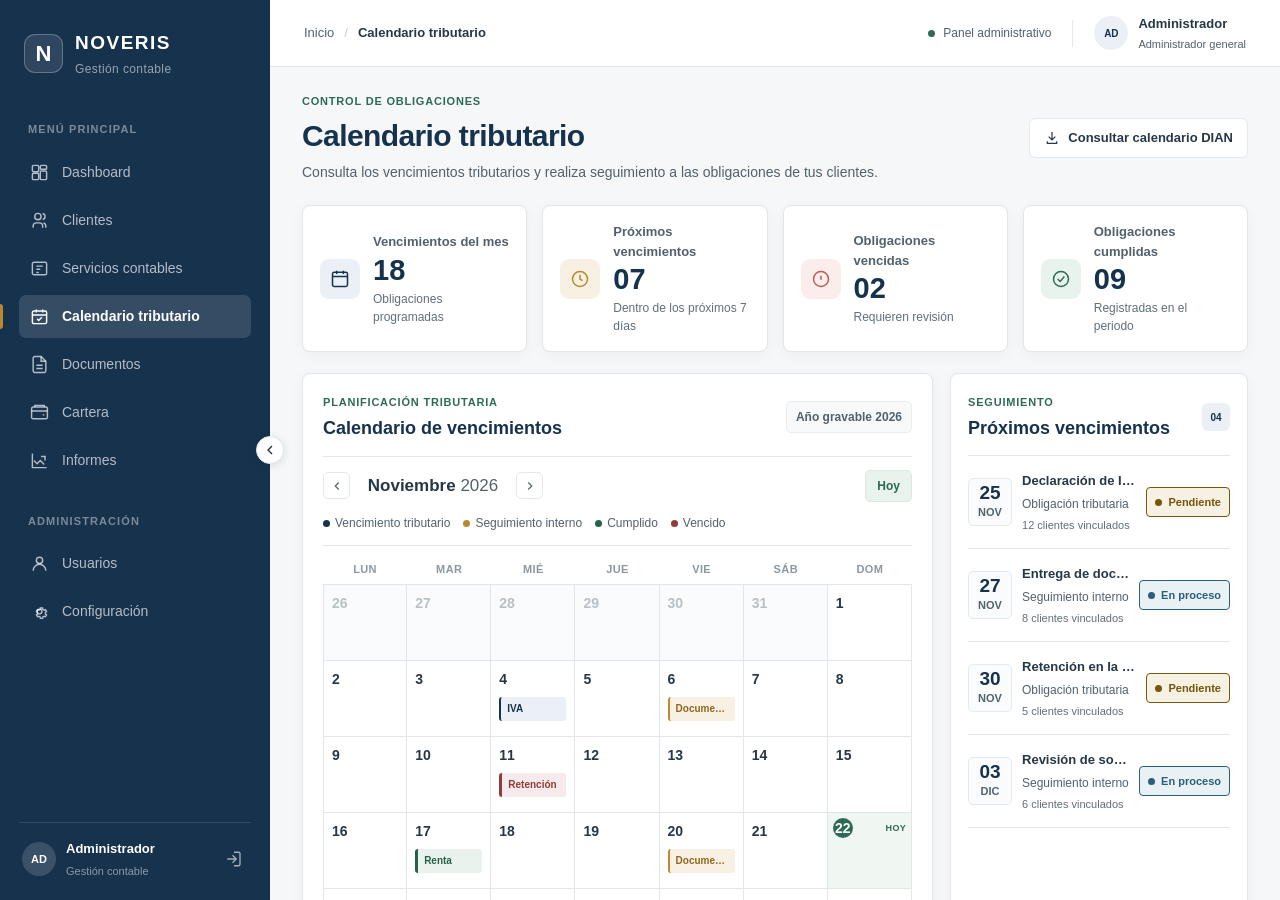
==== pages/calendario.html @ f396e967 "subiendo la pagina por primera vez" ====
<!DOCTYPE html>
<html lang="es">
<head>
    <meta charset="UTF-8">
    <meta name="viewport" content="width=device-width, initial-scale=1.0">

    <meta name="description" content="Calendario tributario y seguimiento de obligaciones en NOVERIS">

    <title>Calendario tributario | NOVERIS</title>

    <link rel="stylesheet" href="../css/calendario.css">
</head>

<body>

    <div class="dashboard-layout">

        <input
            type="checkbox"
            id="sidebar-toggle-checkbox"
            class="sidebar-toggle-checkbox"
        >

        <!-- MENÚ LATERAL -->
        <aside class="sidebar">

            <div class="sidebar-content">

                <div class="brand">
                    <div class="brand-symbol">N</div>

                    <div class="brand-information">
                        <span class="brand-name">NOVERIS</span>
                        <span class="brand-description">Gestión contable</span>
                    </div>
                </div>

                <div class="sidebar-section">
                    <span class="section-label">MENÚ PRINCIPAL</span>

                    <nav class="navigation">

                        <a href="dashboard.html" class="nav-item">
                            <svg class="nav-icon" viewBox="0 0 24 24" fill="none" stroke="currentColor" stroke-width="1.8">
                                <rect x="3" y="3" width="8" height="8" rx="1.5"/>
                                <rect x="13" y="3" width="8" height="5" rx="1.5"/>
                                <rect x="13" y="10" width="8" height="11" rx="1.5"/>
                                <rect x="3" y="13" width="8" height="8" rx="1.5"/>
                            </svg>
                            <span>Dashboard</span>
                        </a>

                        <a href="clientes.html" class="nav-item">
                            <svg class="nav-icon" viewBox="0 0 24 24" fill="none" stroke="currentColor" stroke-width="1.8">
                                <path d="M16 21v-2a4 4 0 0 0-4-4H8a4 4 0 0 0-4 4v2"/>
                                <circle cx="10" cy="7" r="4"/>
                                <path d="M20 21v-2a4 4 0 0 0-3-3.87M16 3.13a4 4 0 0 1 0 7.75"/>
                            </svg>
                            <span>Clientes</span>
                        </a>

                        <a href="servicios.html" class="nav-item">
                            <svg class="nav-icon" viewBox="0 0 24 24" fill="none" stroke="currentColor" stroke-width="1.8">
                                <rect x="3" y="4" width="18" height="16" rx="2"/>
                                <path d="M8 9h8M8 13h5M8 17h3"/>
                            </svg>
                            <span>Servicios contables</span>
                        </a>

                        <a href="calendario.html" class="nav-item active">
                            <svg class="nav-icon" viewBox="0 0 24 24" fill="none" stroke="currentColor" stroke-width="1.8">
                                <rect x="3" y="5" width="18" height="16" rx="2"/>
                                <path d="M16 3v4M8 3v4M3 10h18"/>
                                <path d="m9 15 2 2 4-4"/>
                            </svg>
                            <span>Calendario tributario</span>
                        </a>

                        <a href="documentos.html" class="nav-item">
                            <svg class="nav-icon" viewBox="0 0 24 24" fill="none" stroke="currentColor" stroke-width="1.8">
                                <path d="M14 2H6a2 2 0 0 0-2 2v16a2 2 0 0 0 2 2h12a2 2 0 0 0 2-2V8z"/>
                                <path d="M14 2v6h6M8 13h8M8 17h8"/>
                            </svg>
                            <span>Documentos</span>
                        </a>

                        <a href="cartera.html" class="nav-item">
                            <svg class="nav-icon" viewBox="0 0 24 24" fill="none" stroke="currentColor" stroke-width="1.8">
                                <rect x="2" y="5" width="20" height="15" rx="2"/>
                                <path d="M2 10h20M16 15h2"/>
                                <path d="M6 5V3h12v2"/>
                            </svg>
                            <span>Cartera</span>
                        </a>

                        <a href="informes.html" class="nav-item">
                            <svg class="nav-icon" viewBox="0 0 24 24" fill="none" stroke="currentColor" stroke-width="1.8">
                                <path d="M3 3v18h18"/>
                                <path d="m18 17-5-5-4 4-4-4"/>
                                <path d="M14 7h5v5"/>
                            </svg>
                            <span>Informes</span>
                        </a>

                    </nav>
                </div>

                <div class="sidebar-section secondary-navigation">
                    <span class="section-label">ADMINISTRACIÓN</span>

                    <nav class="navigation">

                        <a href="usuarios.html" class="nav-item">
                            <svg class="nav-icon" viewBox="0 0 24 24" fill="none" stroke="currentColor" stroke-width="1.8">
                                <circle cx="12" cy="8" r="4"/>
                                <path d="M4 21a8 8 0 0 1 16 0"/>
                            </svg>
                            <span>Usuarios</span>
                        </a>

                        <a href="configuracion.html" class="nav-item">
                            <svg class="nav-icon" viewBox="0 0 24 24" fill="none" stroke="currentColor" stroke-width="1.8">
                                <circle cx="12" cy="12" r="3"/>
                                <path d="m19.4 15 .1.1 1.4 1.1-1.4 2.4-1.7-.6a8 8 0 0 1-1.6.9l-.3 1.8h-2.8l-.3-1.8a8 8 0 0 1-1.6-.9l-1.7.6-1.4-2.4 1.4-1.1a7 7 0 0 1 0-1.9l-1.4-1.1 1.4-2.4 1.7.6a8 8 0 0 1 1.6-.9l.3-1.8h2.8l.3 1.8a8 8 0 0 1 1.6.9l1.7-.6 1.4 2.4-1.4 1.1a7 7 0 0 1-.1 1.8Z"/>
                            </svg>
                            <span>Configuración</span>
                        </a>

                    </nav>
                </div>

                <div class="sidebar-footer">
                    <div class="profile-avatar">AD</div>

                    <div class="profile-information">
                        <span class="profile-name">Administrador</span>
                        <span class="profile-role">Gestión contable</span>
                    </div>

                    <a href="../index.html" class="logout-link" title="Cerrar sesión">
                        <svg viewBox="0 0 24 24" fill="none" stroke="currentColor" stroke-width="1.8">
                            <path d="M10 17l5-5-5-5M15 12H3"/>
                            <path d="M12 3h6a2 2 0 0 1 2 2v14a2 2 0 0 1-2 2h-6"/>
                        </svg>
                    </a>
                </div>

            </div>

            <label for="sidebar-toggle-checkbox" class="sidebar-toggle" title="Contraer o expandir menú">
                <svg class="toggle-icon toggle-close" viewBox="0 0 24 24" fill="none" stroke="currentColor" stroke-width="2">
                    <path d="m15 18-6-6 6-6"/>
                </svg>

                <svg class="toggle-icon toggle-open" viewBox="0 0 24 24" fill="none" stroke="currentColor" stroke-width="2">
                    <path d="m9 18 6-6-6-6"/>
                </svg>
            </label>

        </aside>

        <!-- CONTENIDO PRINCIPAL -->
        <main class="main-content">

            <header class="topbar">

                <div class="breadcrumb">
                    <span>Inicio</span>
                    <span class="breadcrumb-separator">/</span>
                    <strong>Calendario tributario</strong>
                </div>

                <div class="topbar-actions">

                    <div class="current-context">
                        <span class="context-indicator"></span>
                        <span>Panel administrativo</span>
                    </div>

                    <div class="topbar-divider"></div>

                    <div class="topbar-user">
                        <div class="topbar-avatar">AD</div>

                        <div class="topbar-user-info">
                            <span>Administrador</span>
                            <small>Administrador general</small>
                        </div>
                    </div>

                </div>

            </header>

            <div class="content-wrapper">

                <!-- ENCABEZADO -->
                <section class="page-heading">

                    <div>
                        <span class="eyebrow">CONTROL DE OBLIGACIONES</span>
                        <h1>Calendario tributario</h1>

                        <p>
                            Consulta los vencimientos tributarios y realiza seguimiento
                            a las obligaciones de tus clientes.
                        </p>
                    </div>

                    <button class="secondary-button" type="button">
                        <svg viewBox="0 0 24 24" fill="none" stroke="currentColor" stroke-width="1.8">
                            <path d="M12 3v12m-5-5 5 5 5-5"/>
                            <path d="M5 17v3h14v-3"/>
                        </svg>
                        Consultar calendario DIAN
                    </button>

                </section>

                <!-- TARJETAS DE RESUMEN -->
                <section class="summary-grid">

                    <article class="summary-card">
                        <div class="summary-icon navy-icon">
                            <svg viewBox="0 0 24 24" fill="none" stroke="currentColor" stroke-width="1.8">
                                <rect x="3" y="4" width="18" height="17" rx="2"/>
                                <path d="M16 2v4M8 2v4M3 9h18"/>
                            </svg>
                        </div>

                        <div class="summary-information">
                            <span>Vencimientos del mes</span>
                            <strong>18</strong>
                            <small>Obligaciones programadas</small>
                        </div>
                    </article>

                    <article class="summary-card">
                        <div class="summary-icon gold-icon">
                            <svg viewBox="0 0 24 24" fill="none" stroke="currentColor" stroke-width="1.8">
                                <circle cx="12" cy="12" r="9"/>
                                <path d="M12 7v5l3 2"/>
                            </svg>
                        </div>

                        <div class="summary-information">
                            <span>Próximos vencimientos</span>
                            <strong>07</strong>
                            <small>Dentro de los próximos 7 días</small>
                        </div>
                    </article>

                    <article class="summary-card">
                        <div class="summary-icon red-icon">
                            <svg viewBox="0 0 24 24" fill="none" stroke="currentColor" stroke-width="1.8">
                                <circle cx="12" cy="12" r="9"/>
                                <path d="M12 8v5M12 16h.01"/>
                            </svg>
                        </div>

                        <div class="summary-information">
                            <span>Obligaciones vencidas</span>
                            <strong>02</strong>
                            <small>Requieren revisión</small>
                        </div>
                    </article>

                    <article class="summary-card">
                        <div class="summary-icon green-icon">
                            <svg viewBox="0 0 24 24" fill="none" stroke="currentColor" stroke-width="1.8">
                                <circle cx="12" cy="12" r="9"/>
                                <path d="m8 12 3 3 5-6"/>
                            </svg>
                        </div>

                        <div class="summary-information">
                            <span>Obligaciones cumplidas</span>
                            <strong>09</strong>
                            <small>Registradas en el periodo</small>
                        </div>
                    </article>

                </section>

                <!-- ÁREA DEL CALENDARIO -->
                <section class="calendar-section">

                    <div class="calendar-panel">

                        <div class="panel-heading">

                            <div>
                                <span class="panel-overline">PLANIFICACIÓN TRIBUTARIA</span>
                                <h2>Calendario de vencimientos</h2>
                            </div>

                            <span class="period-badge">Año gravable 2026</span>

                        </div>

                        <!-- CONTROLES DEL CALENDARIO -->
                        <div class="calendar-toolbar">

                            <div class="month-navigation">
                                <button class="month-arrow" type="button" aria-label="Mes anterior">
                                    <svg viewBox="0 0 24 24" fill="none" stroke="currentColor" stroke-width="2">
                                        <path d="m15 18-6-6 6-6"/>
                                    </svg>
                                </button>

                                <h3>Noviembre <span>2026</span></h3>

                                <button class="month-arrow" type="button" aria-label="Mes siguiente">
                                    <svg viewBox="0 0 24 24" fill="none" stroke="currentColor" stroke-width="2">
                                        <path d="m9 18 6-6-6-6"/>
                                    </svg>
                                </button>
                            </div>

                            <button class="today-button" type="button">Hoy</button>

                        </div>

                        <!-- LEYENDA -->
                        <div class="calendar-legend">

                            <div class="legend-item">
                                <span class="legend-dot official-dot"></span>
                                <span>Vencimiento tributario</span>
                            </div>

                            <div class="legend-item">
                                <span class="legend-dot internal-dot"></span>
                                <span>Seguimiento interno</span>
                            </div>

                            <div class="legend-item">
                                <span class="legend-dot completed-dot"></span>
                                <span>Cumplido</span>
                            </div>

                            <div class="legend-item">
                                <span class="legend-dot overdue-dot"></span>
                                <span>Vencido</span>
                            </div>

                        </div>

                        <!-- GRILLA DEL CALENDARIO -->
                        <div class="calendar-grid">

                            <div class="weekday">LUN</div>
                            <div class="weekday">MAR</div>
                            <div class="weekday">MIÉ</div>
                            <div class="weekday">JUE</div>
                            <div class="weekday">VIE</div>
                            <div class="weekday">SÁB</div>
                            <div class="weekday">DOM</div>

                            <!-- OCTUBRE -->
                            <div class="day-cell other-month"><span class="day-number">26</span></div>
                            <div class="day-cell other-month"><span class="day-number">27</span></div>
                            <div class="day-cell other-month"><span class="day-number">28</span></div>
                            <div class="day-cell other-month"><span class="day-number">29</span></div>
                            <div class="day-cell other-month"><span class="day-number">30</span></div>
                            <div class="day-cell other-month"><span class="day-number">31</span></div>

                            <!-- NOVIEMBRE -->
                            <div class="day-cell">
                                <span class="day-number">1</span>
                            </div>

                            <div class="day-cell">
                                <span class="day-number">2</span>
                            </div>

                            <div class="day-cell">
                                <span class="day-number">3</span>
                            </div>

                            <div class="day-cell">
                                <span class="day-number">4</span>
                                <span class="calendar-event event-official">IVA</span>
                            </div>

                            <div class="day-cell">
                                <span class="day-number">5</span>
                            </div>

                            <div class="day-cell">
                                <span class="day-number">6</span>
                                <span class="calendar-event event-internal">Documentos</span>
                            </div>

                            <div class="day-cell">
                                <span class="day-number">7</span>
                            </div>

                            <div class="day-cell">
                                <span class="day-number">8</span>
                            </div>

                            <div class="day-cell">
                                <span class="day-number">9</span>
                            </div>

                            <div class="day-cell">
                                <span class="day-number">10</span>
                            </div>

                            <div class="day-cell">
                                <span class="day-number">11</span>
                                <span class="calendar-event event-overdue">Retención</span>
                            </div>

                            <div class="day-cell">
                                <span class="day-number">12</span>
                            </div>

                            <div class="day-cell">
                                <span class="day-number">13</span>
                            </div>

                            <div class="day-cell">
                                <span class="day-number">14</span>
                            </div>

                            <div class="day-cell">
                                <span class="day-number">15</span>
                            </div>

                            <div class="day-cell">
                                <span class="day-number">16</span>
                            </div>

                            <div class="day-cell">
                                <span class="day-number">17</span>
                                <span class="calendar-event event-completed">Renta</span>
                            </div>

                            <div class="day-cell">
                                <span class="day-number">18</span>
                            </div>

                            <div class="day-cell">
                                <span class="day-number">19</span>
                            </div>

                            <div class="day-cell">
                                <span class="day-number">20</span>
                                <span class="calendar-event event-internal">Documentos</span>
                            </div>

                            <div class="day-cell">
                                <span class="day-number">21</span>
                            </div>

                            <div class="day-cell current-day">
                                <span class="day-number">22</span>
                                <span class="today-label">HOY</span>
                            </div>

                            <div class="day-cell">
                                <span class="day-number">23</span>
                            </div>

                            <div class="day-cell">
                                <span class="day-number">24</span>
                            </div>

                            <div class="day-cell">
                                <span class="day-number">25</span>
                                <span class="calendar-event event-official">IVA</span>
                            </div>

                            <div class="day-cell">
                                <span class="day-number">26</span>
                            </div>

                            <div class="day-cell">
                                <span class="day-number">27</span>
                                <span class="calendar-event event-internal">Seguimiento</span>
                            </div>

                            <div class="day-cell">
                                <span class="day-number">28</span>
                            </div>

                            <div class="day-cell">
                                <span class="day-number">29</span>
                            </div>

                            <div class="day-cell">
                                <span class="day-number">30</span>
                            </div>

                            <!-- DICIEMBRE -->
                            <div class="day-cell other-month"><span class="day-number">1</span></div>
                            <div class="day-cell other-month"><span class="day-number">2</span></div>
                            <div class="day-cell other-month"><span class="day-number">3</span></div>
                            <div class="day-cell other-month"><span class="day-number">4</span></div>
                            <div class="day-cell other-month"><span class="day-number">5</span></div>
                            <div class="day-cell other-month"><span class="day-number">6</span></div>

                        </div>

                        <div class="calendar-note">
                            <svg viewBox="0 0 24 24" fill="none" stroke="currentColor" stroke-width="1.8">
                                <circle cx="12" cy="12" r="9"/>
                                <path d="M12 11v5M12 8h.01"/>
                            </svg>

                            <p>
                                Las fechas y obligaciones mostradas son datos de demostración.
                                El calendario oficial de la DIAN debe consultarse en su fuente institucional.
                            </p>
                        </div>

                    </div>

                    <!-- PRÓXIMOS VENCIMIENTOS -->
                    <aside class="upcoming-panel">

                        <div class="upcoming-heading">
                            <div>
                                <span class="panel-overline">SEGUIMIENTO</span>
                                <h2>Próximos vencimientos</h2>
                            </div>

                            <span class="upcoming-count">04</span>
                        </div>

                        <div class="upcoming-list">

                            <article class="upcoming-item">
                                <div class="date-box">
                                    <strong>25</strong>
                                    <span>NOV</span>
                                </div>

                                <div class="upcoming-information">
                                    <strong>Declaración de IVA</strong>
                                    <span>Obligación tributaria</span>
                                    <small>12 clientes vinculados</small>
                                </div>

                                <span class="status status-pending">Pendiente</span>
                            </article>

                            <article class="upcoming-item">
                                <div class="date-box">
                                    <strong>27</strong>
                                    <span>NOV</span>
                                </div>

                                <div class="upcoming-information">
                                    <strong>Entrega de documentos</strong>
                                    <span>Seguimiento interno</span>
                                    <small>8 clientes vinculados</small>
                                </div>

                                <span class="status status-progress">En proceso</span>
                            </article>

                            <article class="upcoming-item">
                                <div class="date-box">
                                    <strong>30</strong>
                                    <span>NOV</span>
                                </div>

                                <div class="upcoming-information">
                                    <strong>Retención en la fuente</strong>
                                    <span>Obligación tributaria</span>
                                    <small>5 clientes vinculados</small>
                                </div>

                                <span class="status status-pending">Pendiente</span>
                            </article>

                            <article class="upcoming-item">
                                <div class="date-box">
                                    <strong>03</strong>
                                    <span>DIC</span>
                                </div>

                                <div class="upcoming-information">
                                    <strong>Revisión de soportes</strong>
                                    <span>Seguimiento interno</span>
                                    <small>6 clientes vinculados</small>
                                </div>

                                <span class="status status-progress">En proceso</span>
                            </article>

                        </div>

                        <a href="#" class="view-all-link">
                            Ver todas las obligaciones

                            <svg viewBox="0 0 24 24" fill="none" stroke="currentColor" stroke-width="1.8">
                                <path d="M5 12h14m-6-6 6 6-6 6"/>
                            </svg>
                        </a>

                    </aside>

                </section>

                <!-- FILTROS Y TABLA -->
                <section class="obligations-panel">

                    <div class="obligations-heading">

                        <div>
                            <span class="panel-overline">GESTIÓN Y CONTROL</span>
                            <h2>Listado de obligaciones</h2>
                            <p>Consulta y realiza seguimiento a las obligaciones registradas.</p>
                        </div>

                        <button class="export-button" type="button">
                            <svg viewBox="0 0 24 24" fill="none" stroke="currentColor" stroke-width="1.8">
                                <path d="M12 3v12m-5-5 5 5 5-5"/>
                                <path d="M5 17v3h14v-3"/>
                            </svg>
                            Exportar
                        </button>

                    </div>

                    <div class="filter-toolbar">

                        <div class="search-box">
                            <svg viewBox="0 0 24 24" fill="none" stroke="currentColor" stroke-width="1.8">
                                <circle cx="11" cy="11" r="7"/>
                                <path d="m20 20-4-4"/>
                            </svg>

                            <input type="search" placeholder="Buscar obligación o cliente...">
                        </div>

                        <select aria-label="Filtrar por tipo de obligación">
                            <option value="">Todas las obligaciones</option>
                            <option>Impuestos nacionales</option>
                            <option>Impuestos territoriales</option>
                            <option>Seguimiento interno</option>
                        </select>

                        <select aria-label="Filtrar por estado">
                            <option value="">Todos los estados</option>
                            <option>Pendiente</option>
                            <option>En proceso</option>
                            <option>Cumplido</option>
                            <option>Vencido</option>
                        </select>

                        <button class="filter-button" type="button">
                            Filtrar
                        </button>

                    </div>

                    <div class="table-container">

                        <table>

                            <thead>
                                <tr>
                                    <th>OBLIGACIÓN</th>
                                    <th>CLIENTE</th>
                                    <th>TIPO</th>
                                    <th>FECHA LÍMITE</th>
                                    <th>DÍAS RESTANTES</th>
                                    <th>ESTADO</th>
                                    <th>ACCIÓN</th>
                                </tr>
                            </thead>

                            <tbody>

                                <tr>
                                    <td>
                                        <div class="obligation-name">
                                            <span class="table-indicator official-indicator"></span>
                                            <div>
                                                <strong>Declaración de IVA</strong>
                                                <small>Impuesto nacional</small>
                                            </div>
                                        </div>
                                    </td>

                                    <td>Comercial Andina S.A.S.</td>
                                    <td><span class="type-label official-type">Tributaria</span></td>
                                    <td>25 nov. 2026</td>
                                    <td><span class="days-remaining">3 días</span></td>
                                    <td><span class="status status-pending">Pendiente</span></td>
                                    <td><button class="action-button" type="button" aria-label="Más acciones">•••</button></td>
                                </tr>

                                <tr>
                                    <td>
                                        <div class="obligation-name">
                                            <span class="table-indicator internal-indicator"></span>
                                            <div>
                                                <strong>Entrega de documentos</strong>
                                                <small>Recopilación de soportes</small>
                                            </div>
                                        </div>
                                    </td>

                                    <td>Servicios Integrales S.A.S.</td>
                                    <td><span class="type-label internal-type">Interna</span></td>
                                    <td>27 nov. 2026</td>
                                    <td><span class="days-remaining">5 días</span></td>
                                    <td><span class="status status-progress">En proceso</span></td>
                                    <td><button class="action-button" type="button" aria-label="Más acciones">•••</button></td>
                                </tr>

                                <tr>
                                    <td>
                                        <div class="obligation-name">
                                            <span class="table-indicator official-indicator"></span>
                                            <div>
                                                <strong>Retención en la fuente</strong>
                                                <small>Impuesto nacional</small>
                                            </div>
                                        </div>
                                    </td>

                                    <td>Distribuciones del Cauca</td>
                                    <td><span class="type-label official-type">Tributaria</span></td>
                                    <td>30 nov. 2026</td>
                                    <td><span class="days-remaining">8 días</span></td>
                                    <td><span class="status status-pending">Pendiente</span></td>
                                    <td><button class="action-button" type="button" aria-label="Más acciones">•••</button></td>
                                </tr>

                                <tr>
                                    <td>
                                        <div class="obligation-name">
                                            <span class="table-indicator internal-indicator"></span>
                                            <div>
                                                <strong>Revisión de soportes</strong>
                                                <small>Validación documental</small>
                                            </div>
                                        </div>
                                    </td>

                                    <td>Inversiones del Valle S.A.S.</td>
                                    <td><span class="type-label internal-type">Interna</span></td>
                                    <td>03 dic. 2026</td>
                                    <td><span class="days-remaining">11 días</span></td>
                                    <td><span class="status status-progress">En proceso</span></td>
                                    <td><button class="action-button" type="button" aria-label="Más acciones">•••</button></td>
                                </tr>

                                <tr>
                                    <td>
                                        <div class="obligation-name">
                                            <span class="table-indicator completed-indicator"></span>
                                            <div>
                                                <strong>Declaración de renta</strong>
                                                <small>Impuesto nacional</small>
                                            </div>
                                        </div>
                                    </td>

                                    <td>Comercializadora del Sur</td>
                                    <td><span class="type-label official-type">Tributaria</span></td>
                                    <td>17 nov. 2026</td>
                                    <td><span class="days-completed">Finalizado</span></td>
                                    <td><span class="status status-completed">Cumplido</span></td>
                                    <td><button class="action-button" type="button" aria-label="Más acciones">•••</button></td>
                                </tr>

                            </tbody>

                        </table>

                    </div>

                    <div class="table-footer">
                        <span>Mostrando <strong>5</strong> de <strong>18</strong> obligaciones</span>

                        <div class="pagination">
                            <button type="button" disabled aria-label="Página anterior">‹</button>
                            <button type="button" class="pagination-active">1</button>
                            <button type="button">2</button>
                            <button type="button">3</button>
                            <button type="button" aria-label="Página siguiente">›</button>
                        </div>
                    </div>

                </section>

                <footer class="content-footer">
                    <span>NOVERIS · Sistema de gestión contable</span>
                    <span>Calendario y seguimiento de obligaciones</span>
                </footer>

            </div>

        </main>

    </div>

</body>
</html>
---- css/calendario.css ----
/* ==========================================================
   NOVERIS - CALENDARIO TRIBUTARIO
   Hoja de estilos independiente
========================================================== */

/* ==========================================================
   1. VARIABLES E IDENTIDAD VISUAL
========================================================== */

:root {
    --navy: #17324D;
    --green: #2E6B57;
    --gold: #B8892F;

    --text: #263746;
    --text-secondary: #71808D;

    --background: #F5F7F8;
    --white: #FFFFFF;

    --border: #E4E9ED;
    --border-light: #EDF0F2;

    --green-soft: #E9F3EE;
    --gold-soft: #F8F1E3;
    --red-soft: #FBEDEC;
    --blue-soft: #EAF0F6;

    --red: #C45B56;

    --shadow: 0 3px 14px rgba(23, 50, 77, 0.045);
}


/* ==========================================================
   2. CONFIGURACIÓN GENERAL
========================================================== */

* {
    margin: 0;
    padding: 0;
    box-sizing: border-box;
}

body {
    min-width: 1100px;
    min-height: 650px;

    height: 100vh;

    overflow: hidden;

    background: var(--background);

    color: var(--text);

    font-family: "Segoe UI", Arial, sans-serif;
    font-size: 13px;
}

button,
input,
select {
    font: inherit;
}

button {
    cursor: pointer;
}

a {
    color: inherit;
    text-decoration: none;
}

svg {
    width: 18px;
    height: 18px;
    display: block;
}


/* ==========================================================
   3. DISTRIBUCIÓN PRINCIPAL
========================================================== */

.dashboard-layout {
    width: 100%;
    height: 100vh;

    display: flex;

    overflow: hidden;
}


/* ==========================================================
   4. CONTROL DEL MENÚ LATERAL
   Funciona sin JavaScript mediante checkbox
========================================================== */

.sidebar-toggle-checkbox {
    position: absolute;

    width: 1px;
    height: 1px;

    opacity: 0;
    pointer-events: none;
}

.sidebar {
    position: relative;

    width: 270px;
    min-width: 270px;
    height: 100vh;

    display: flex;
    flex-direction: column;

    padding: 0;

    overflow: visible;

    background: var(--navy);
    color: var(--white);

    transition:
        width 0.28s ease,
        min-width 0.28s ease;
}

.sidebar-content {
    width: 100%;
    height: 100%;

    display: flex;
    flex-direction: column;

    padding: 25px 19px 18px;

    overflow: hidden;
}

.sidebar-toggle {
    position: absolute;

    top: 50%;
    right: -14px;

    transform: translateY(-50%);

    z-index: 1000;

    width: 28px;
    height: 28px;

    display: flex;
    align-items: center;
    justify-content: center;

    background: var(--white);

    border: 1px solid var(--border);
    border-radius: 50%;

    color: var(--navy);

    box-shadow: 0 2px 8px rgba(23, 50, 77, 0.13);

    cursor: pointer;

    transition:
        background 0.2s ease,
        color 0.2s ease,
        box-shadow 0.2s ease;
}

.sidebar-toggle:hover {
    background: var(--green);
    border-color: var(--green);
    color: var(--white);

    box-shadow: 0 3px 10px rgba(46, 107, 87, 0.22);
}

.toggle-icon {
    width: 16px;
    height: 16px;
}

.toggle-open {
    display: none;
}

.sidebar-toggle-checkbox:focus-visible + .sidebar {
    outline: 2px solid var(--gold);
}

.sidebar-toggle-checkbox:checked ~ .sidebar {
    width: 76px;
    min-width: 76px;
}

.sidebar-toggle-checkbox:checked ~ .sidebar .sidebar-content {
    padding: 25px 12px 18px;
}

.sidebar-toggle-checkbox:checked ~ .sidebar .brand {
    justify-content: center;
}

.sidebar-toggle-checkbox:checked ~ .sidebar .brand-information,
.sidebar-toggle-checkbox:checked ~ .sidebar .section-label,
.sidebar-toggle-checkbox:checked ~ .sidebar .nav-item span,
.sidebar-toggle-checkbox:checked ~ .sidebar .profile-information,
.sidebar-toggle-checkbox:checked ~ .sidebar .logout-link {
    display: none;
}

.sidebar-toggle-checkbox:checked ~ .sidebar .navigation {
    align-items: center;
}

.sidebar-toggle-checkbox:checked ~ .sidebar .nav-item {
    justify-content: center;
    width: 46px;
    padding: 0;
}

.sidebar-toggle-checkbox:checked ~ .sidebar .nav-icon {
    margin: 0;
}

.sidebar-toggle-checkbox:checked ~ .sidebar .sidebar-footer {
    justify-content: center;
    padding: 13px 0 0;
}

.sidebar-toggle-checkbox:checked ~ .sidebar .toggle-close {
    display: none;
}

.sidebar-toggle-checkbox:checked ~ .sidebar .toggle-open {
    display: block;
}

.sidebar-toggle-checkbox:checked ~ .sidebar .sidebar-toggle {
    right: -14px;
}


/* ==========================================================
   5. IDENTIDAD DEL MENÚ
========================================================== */

.brand {
    min-height: 57px;

    display: flex;
    align-items: center;

    gap: 12px;

    padding: 0 5px;
    margin-bottom: 39px;
}

.brand-symbol {
    width: 39px;
    height: 39px;
    min-width: 39px;

    display: flex;
    align-items: center;
    justify-content: center;

    border: 1px solid rgba(255, 255, 255, 0.25);
    border-radius: 11px;

    background: rgba(255, 255, 255, 0.1);

    color: var(--white);

    font-size: 22px;
    font-weight: 700;
}

.brand-information {
    display: flex;
    flex-direction: column;
    gap: 3px;

    white-space: nowrap;
}

.brand-name {
    color: var(--white);

    font-size: 17px;
    font-weight: 750;
    letter-spacing: 1.5px;
}

.brand-description {
    color: rgba(255, 255, 255, 0.55);

    font-size: 10px;
    letter-spacing: 0.4px;
}


/* ==========================================================
   6. NAVEGACIÓN LATERAL
========================================================== */

.sidebar-section {
    margin-bottom: 29px;
}

.section-label {
    display: block;

    padding-left: 9px;
    margin-bottom: 13px;

    color: rgba(255, 255, 255, 0.43);

    font-size: 9px;
    font-weight: 700;
    letter-spacing: 1.1px;

    white-space: nowrap;
}

.navigation {
    display: flex;
    flex-direction: column;

    gap: 5px;
}

.nav-item {
    min-height: 43px;

    display: flex;
    align-items: center;

    gap: 13px;

    padding: 0 11px;

    border-radius: 7px;

    color: rgba(255, 255, 255, 0.68);

    font-size: 12px;
    font-weight: 500;

    white-space: nowrap;

    transition:
        background 0.2s ease,
        color 0.2s ease;
}

.nav-item:hover {
    background: rgba(255, 255, 255, 0.08);
    color: var(--white);
}

.nav-item.active {
    background: rgba(255, 255, 255, 0.13);
    color: var(--white);

    font-weight: 650;
}

.nav-item.active::before {
    position: absolute;

    left: 0;

    width: 3px;
    height: 25px;

    content: "";

    border-radius: 0 3px 3px 0;

    background: var(--gold);
}

.nav-icon {
    width: 19px;
    height: 19px;
    min-width: 19px;
}

.secondary-navigation {
    margin-top: 2px;
}


/* ==========================================================
   7. PERFIL DEL MENÚ LATERAL
========================================================== */

.sidebar-footer {
    min-height: 60px;

    display: flex;
    align-items: center;

    gap: 10px;

    margin-top: auto;
    padding: 13px 3px 0;

    border-top: 1px solid rgba(255, 255, 255, 0.12);
}

.profile-avatar {
    width: 34px;
    height: 34px;
    min-width: 34px;

    display: flex;
    align-items: center;
    justify-content: center;

    border-radius: 50%;

    background: rgba(255, 255, 255, 0.15);

    color: var(--white);

    font-size: 11px;
    font-weight: 700;
}

.profile-information {
    display: flex;
    flex-direction: column;

    gap: 4px;

    min-width: 0;
    white-space: nowrap;
}

.profile-name {
    color: var(--white);

    font-size: 11px;
    font-weight: 650;
}

.profile-role {
    color: rgba(255, 255, 255, 0.5);

    font-size: 9px;
}

.logout-link {
    margin-left: auto;

    padding: 5px;

    color: rgba(255, 255, 255, 0.6);
}

.logout-link:hover {
    color: var(--white);
}


/* ==========================================================
   8. CONTENIDO PRINCIPAL Y BARRA SUPERIOR
========================================================== */

.main-content {
    flex: 1;
    min-width: 0;
    height: 100vh;

    display: flex;
    flex-direction: column;

    overflow: hidden;

    background: var(--background);
}

.topbar {
    height: 67px;
    min-height: 67px;

    display: flex;
    align-items: center;
    justify-content: space-between;

    padding: 0 34px;

    background: var(--white);

    border-bottom: 1px solid var(--border-light);
}

.breadcrumb {
    display: flex;
    align-items: center;

    gap: 10px;

    color: var(--text-secondary);

    font-size: 11px;
}

.breadcrumb-separator {
    color: #C4CCD2;
}

.breadcrumb strong {
    color: var(--text);
    font-weight: 650;
}

.topbar-actions {
    display: flex;
    align-items: center;

    gap: 21px;
}

.current-context {
    display: flex;
    align-items: center;

    gap: 8px;

    color: var(--text-secondary);
    font-size: 10px;
}

.context-indicator {
    width: 7px;
    height: 7px;

    border-radius: 50%;

    background: var(--green);
}

.topbar-divider {
    width: 1px;
    height: 27px;

    background: var(--border);
}

.topbar-user {
    display: flex;
    align-items: center;

    gap: 10px;
}

.topbar-avatar {
    width: 34px;
    height: 34px;

    display: flex;
    align-items: center;
    justify-content: center;

    border-radius: 50%;

    background: var(--blue-soft);

    color: var(--navy);

    font-size: 10px;
    font-weight: 700;
}

.topbar-user-info {
    display: flex;
    flex-direction: column;

    gap: 3px;
}

.topbar-user-info span {
    color: var(--text);
    font-size: 11px;
    font-weight: 650;
}

.topbar-user-info small {
    color: var(--text-secondary);
    font-size: 9px;
}


/* ==========================================================
   9. ÁREA DE CONTENIDO
========================================================== */

.content-wrapper {
    flex: 1;
    min-height: 0;

    padding: 26px 32px 18px;

    overflow-y: auto;
    overflow-x: hidden;

    scrollbar-width: thin;
    scrollbar-color: #CBD3D9 transparent;
}

.page-heading {
    display: flex;
    align-items: center;
    justify-content: space-between;

    gap: 20px;

    margin-bottom: 22px;
}

.eyebrow,
.panel-overline {
    display: block;

    margin-bottom: 7px;

    color: var(--green);

    font-size: 9px;
    font-weight: 750;
    letter-spacing: 1.1px;
}

.page-heading h1 {
    color: var(--navy);

    font-size: 25px;
    font-weight: 700;
    letter-spacing: -0.6px;
}

.page-heading p {
    margin-top: 7px;

    color: var(--text-secondary);

    font-size: 11px;
    line-height: 1.5;
}

.secondary-button,
.export-button {
    min-height: 38px;

    display: inline-flex;
    align-items: center;
    justify-content: center;

    gap: 8px;

    padding: 0 14px;

    border: 1px solid var(--border);
    border-radius: 6px;

    background: var(--white);

    color: var(--text);

    font-size: 10px;
    font-weight: 650;

    white-space: nowrap;

    transition:
        border-color 0.2s ease,
        background 0.2s ease,
        color 0.2s ease;
}

.secondary-button svg,
.export-button svg {
    width: 16px;
    height: 16px;
}

.secondary-button:hover,
.export-button:hover {
    border-color: var(--green);
    color: var(--green);
}


/* ==========================================================
   10. TARJETAS DE RESUMEN
========================================================== */

.summary-grid {
    display: grid;
    grid-template-columns: repeat(4, minmax(0, 1fr));

    gap: 15px;

    margin-bottom: 21px;
}

.summary-card {
    min-height: 101px;

    display: flex;
    align-items: center;

    gap: 13px;

    padding: 16px 17px;

    border: 1px solid var(--border-light);
    border-radius: 8px;

    background: var(--white);

    box-shadow: var(--shadow);
}

.summary-icon {
    width: 40px;
    height: 40px;
    min-width: 40px;

    display: flex;
    align-items: center;
    justify-content: center;

    border-radius: 9px;
}

.summary-icon svg {
    width: 20px;
    height: 20px;
}

.navy-icon {
    background: var(--blue-soft);
    color: var(--navy);
}

.gold-icon {
    background: var(--gold-soft);
    color: var(--gold);
}

.red-icon {
    background: var(--red-soft);
    color: var(--red);
}

.green-icon {
    background: var(--green-soft);
    color: var(--green);
}

.summary-information {
    min-width: 0;

    display: flex;
    flex-direction: column;

    gap: 3px;
}

.summary-information > span {
    color: var(--text-secondary);

    font-size: 10px;
    font-weight: 550;
}

.summary-information strong {
    color: var(--navy);

    font-size: 23px;
    font-weight: 750;
    line-height: 1.1;
}

.summary-information small {
    color: #929DA6;
    font-size: 9px;
}


/* ==========================================================
   11. ÁREA PRINCIPAL DEL CALENDARIO
========================================================== */

.calendar-section {
    display: grid;
    grid-template-columns: minmax(0, 1.8fr) minmax(290px, 0.85fr);

    gap: 17px;

    align-items: stretch;

    margin-bottom: 21px;
}

.calendar-panel,
.upcoming-panel,
.obligations-panel {
    min-width: 0;

    border: 1px solid var(--border-light);
    border-radius: 8px;

    background: var(--white);

    box-shadow: var(--shadow);
}

.calendar-panel {
    padding: 20px;
}

.panel-heading {
    display: flex;
    align-items: center;
    justify-content: space-between;

    gap: 12px;

    padding-bottom: 16px;

    border-bottom: 1px solid var(--border-light);
}

.panel-heading h2,
.upcoming-heading h2,
.obligations-heading h2 {
    color: var(--navy);

    font-size: 15px;
    font-weight: 700;
}

.panel-overline {
    margin-bottom: 5px;

    font-size: 8px;
}

.period-badge {
    padding: 6px 9px;

    border: 1px solid #E7EDF1;
    border-radius: 5px;

    background: #F7F9FA;

    color: var(--text-secondary);

    font-size: 9px;
    font-weight: 650;

    white-space: nowrap;
}


/* ==========================================================
   12. CONTROLES DEL CALENDARIO
========================================================== */

.calendar-toolbar {
    min-height: 57px;

    display: flex;
    align-items: center;
    justify-content: space-between;

    gap: 10px;
}

.month-navigation {
    display: flex;
    align-items: center;

    gap: 13px;
}

.month-navigation h3 {
    min-width: 140px;

    color: var(--text);

    font-size: 13px;
    font-weight: 700;

    text-align: center;
}

.month-navigation h3 span {
    color: var(--text-secondary);
    font-weight: 500;
}

.month-arrow {
    width: 27px;
    height: 27px;

    display: flex;
    align-items: center;
    justify-content: center;

    border: 1px solid var(--border);
    border-radius: 5px;

    background: var(--white);

    color: var(--text-secondary);

    transition: 0.2s ease;
}

.month-arrow svg {
    width: 14px;
    height: 14px;
}

.month-arrow:hover {
    border-color: var(--green);
    color: var(--green);
}

.today-button {
    padding: 6px 11px;

    border: 1px solid #DDE6E1;
    border-radius: 5px;

    background: var(--green-soft);

    color: var(--green);

    font-size: 9px;
    font-weight: 700;
}

.today-button:hover {
    background: #DCECE4;
}


/* ==========================================================
   13. LEYENDA
========================================================== */

.calendar-legend {
    display: flex;
    flex-wrap: wrap;
    align-items: center;

    gap: 13px;

    padding: 0 0 13px;

    border-bottom: 1px solid var(--border-light);
}

.legend-item {
    display: flex;
    align-items: center;

    gap: 5px;

    color: var(--text-secondary);

    font-size: 9px;
    white-space: nowrap;
}

.legend-dot {
    width: 7px;
    height: 7px;

    border-radius: 50%;
}

.official-dot {
    background: var(--navy);
}

.internal-dot {
    background: var(--gold);
}

.completed-dot {
    background: var(--green);
}

.overdue-dot {
    background: var(--red);
}


/* ==========================================================
   14. GRILLA DEL CALENDARIO
========================================================== */

.calendar-grid {
    display: grid;
    grid-template-columns: repeat(7, minmax(0, 1fr));

    padding-top: 9px;
}

.weekday {
    min-height: 29px;

    display: flex;
    align-items: center;
    justify-content: center;

    color: #8B98A2;

    font-size: 8px;
    font-weight: 750;
    letter-spacing: 0.4px;
}

.day-cell {
    position: relative;

    min-width: 0;
    min-height: 65px;

    display: flex;
    flex-direction: column;
    align-items: flex-start;

    gap: 6px;

    padding: 7px 6px;

    border-top: 1px solid var(--border-light);
    border-right: 1px solid var(--border-light);

    background: var(--white);
}

.day-cell:nth-child(7n + 1) {
    border-left: 1px solid var(--border-light);
}

.day-cell:nth-last-child(-n + 7) {
    border-bottom: 1px solid var(--border-light);
}

.day-number {
    color: var(--text);

    font-size: 10px;
    font-weight: 600;
}

.other-month {
    background: #FAFBFC;
}

.other-month .day-number {
    color: #B8C0C6;
}

.current-day {
    background: #F0F6F2;
}

.current-day .day-number {
    width: 20px;
    height: 20px;

    display: flex;
    align-items: center;
    justify-content: center;

    margin-top: -3px;
    margin-left: -3px;

    border-radius: 50%;

    background: var(--green);

    color: var(--white);

    font-weight: 700;
}

.today-label {
    position: absolute;

    top: 9px;
    right: 5px;

    color: var(--green);

    font-size: 7px;
    font-weight: 800;
    letter-spacing: 0.3px;
}

.calendar-event {
    width: 100%;

    display: block;

    padding: 4px 4px;

    border-radius: 3px;

    overflow: hidden;
    text-overflow: ellipsis;
    white-space: nowrap;

    font-size: 8px;
    font-weight: 650;
}

.event-official {
    background: var(--blue-soft);
    color: var(--navy);
    border-left: 2px solid var(--navy);
}

.event-internal {
    background: var(--gold-soft);
    color: #8D671D;
    border-left: 2px solid var(--gold);
}

.event-completed {
    background: var(--green-soft);
    color: var(--green);
    border-left: 2px solid var(--green);
}

.event-overdue {
    background: var(--red-soft);
    color: var(--red);
    border-left: 2px solid var(--red);
}


/* ==========================================================
   15. NOTA INFORMATIVA DEL CALENDARIO
========================================================== */

.calendar-note {
    display: flex;
    align-items: flex-start;

    gap: 8px;

    margin-top: 14px;
    padding: 10px 11px;

    border: 1px solid #E8EDF1;
    border-radius: 5px;

    background: #F8FAFB;

    color: var(--text-secondary);
}

.calendar-note svg {
    width: 15px;
    height: 15px;
    min-width: 15px;

    margin-top: 1px;

    color: var(--gold);
}

.calendar-note p {
    font-size: 9px;
    line-height: 1.5;
}


/* ==========================================================
   16. PRÓXIMOS VENCIMIENTOS
========================================================== */

.upcoming-panel {
    display: flex;
    flex-direction: column;

    padding: 20px 17px;
}

.upcoming-heading {
    display: flex;
    align-items: center;
    justify-content: space-between;

    gap: 10px;

    padding-bottom: 15px;

    border-bottom: 1px solid var(--border-light);
}

.upcoming-heading h2 {
    font-size: 14px;
}

.upcoming-count {
    width: 28px;
    height: 28px;

    display: flex;
    align-items: center;
    justify-content: center;

    border-radius: 6px;

    background: var(--blue-soft);

    color: var(--navy);

    font-size: 10px;
    font-weight: 750;
}

.upcoming-list {
    display: flex;
    flex-direction: column;
}

.upcoming-item {
    min-width: 0;

    display: flex;
    align-items: center;

    gap: 10px;

    padding: 15px 0;

    border-bottom: 1px solid var(--border-light);
}

.date-box {
    width: 39px;
    min-width: 39px;
    height: 43px;

    display: flex;
    flex-direction: column;
    align-items: center;
    justify-content: center;

    gap: 2px;

    border: 1px solid var(--border);
    border-radius: 5px;

    background: #FAFBFC;
}

.date-box strong {
    color: var(--navy);

    font-size: 15px;
    font-weight: 750;
    line-height: 1;
}

.date-box span {
    color: var(--text-secondary);

    font-size: 8px;
    font-weight: 700;
}

.upcoming-information {
    flex: 1;
    min-width: 0;

    display: flex;
    flex-direction: column;

    gap: 4px;
}

.upcoming-information strong {
    overflow: hidden;
    text-overflow: ellipsis;
    white-space: nowrap;

    color: var(--text);

    font-size: 10px;
    font-weight: 700;
}

.upcoming-information span {
    color: var(--text-secondary);
    font-size: 9px;
}

.upcoming-information small {
    color: #9AA4AC;
    font-size: 8px;
}

.status {
    display: inline-flex;
    align-items: center;
    justify-content: center;

    padding: 5px 7px;

    border-radius: 4px;

    font-size: 8px;
    font-weight: 700;

    white-space: nowrap;
}

.status-pending {
    background: var(--gold-soft);
    color: #987022;
}

.status-progress {
    background: var(--blue-soft);
    color: #42627F;
}

.status-completed {
    background: var(--green-soft);
    color: var(--green);
}

.status-overdue {
    background: var(--red-soft);
    color: var(--red);
}

.view-all-link {
    display: flex;
    align-items: center;
    justify-content: space-between;

    gap: 8px;

    margin-top: auto;
    padding-top: 15px;

    color: var(--green);

    font-size: 9px;
    font-weight: 700;
}

.view-all-link svg {
    width: 15px;
    height: 15px;

    transition: transform 0.2s ease;
}

.view-all-link:hover svg {
    transform: translateX(3px);
}


/* ==========================================================
   17. PANEL DE OBLIGACIONES
========================================================== */

.obligations-panel {
    padding: 20px;

    margin-bottom: 20px;
}

.obligations-heading {
    display: flex;
    align-items: center;
    justify-content: space-between;

    gap: 15px;

    margin-bottom: 18px;
}

.obligations-heading h2 {
    font-size: 15px;
}

.obligations-heading p {
    margin-top: 5px;

    color: var(--text-secondary);

    font-size: 10px;
}

.export-button {
    min-height: 34px;
}


/* ==========================================================
   18. FILTROS Y BÚSQUEDA
========================================================== */

.filter-toolbar {
    display: flex;
    align-items: center;

    gap: 10px;

    margin-bottom: 16px;
}

.search-box {
    flex: 1;
    min-width: 180px;
    height: 36px;

    display: flex;
    align-items: center;

    gap: 8px;

    padding: 0 10px;

    border: 1px solid var(--border);
    border-radius: 5px;

    background: var(--white);
}

.search-box svg {
    width: 15px;
    height: 15px;
    min-width: 15px;

    color: #98A3AC;
}

.search-box input {
    width: 100%;
    min-width: 0;

    border: none;
    outline: none;

    background: transparent;

    color: var(--text);

    font-size: 10px;
}

.search-box input::placeholder {
    color: #A4ADB5;
}

.filter-toolbar select {
    width: 170px;
    height: 36px;

    padding: 0 10px;

    border: 1px solid var(--border);
    border-radius: 5px;

    outline: none;

    background: var(--white);

    color: var(--text-secondary);

    font-size: 9px;
}

.filter-toolbar select:focus,
.search-box:focus-within {
    border-color: var(--green);
}

.filter-button {
    height: 36px;

    padding: 0 16px;

    border: 1px solid var(--green);
    border-radius: 5px;

    background: var(--green);

    color: var(--white);

    font-size: 10px;
    font-weight: 650;

    transition: background 0.2s ease;
}

.filter-button:hover {
    background: #245844;
}


/* ==========================================================
   19. TABLA DE OBLIGACIONES
========================================================== */

.table-container {
    width: 100%;

    overflow-x: auto;

    border: 1px solid var(--border-light);
    border-radius: 5px;
}

table {
    width: 100%;

    border-collapse: collapse;

    white-space: nowrap;
}

thead {
    background: #F7F9FA;
}

th {
    height: 39px;

    padding: 0 12px;

    color: #87939D;

    font-size: 8px;
    font-weight: 750;
    letter-spacing: 0.45px;

    text-align: left;
}

td {
    height: 58px;

    padding: 8px 12px;

    border-top: 1px solid var(--border-light);

    color: var(--text-secondary);

    font-size: 9px;
}

tbody tr {
    transition: background 0.15s ease;
}

tbody tr:hover {
    background: #FAFBFC;
}

.obligation-name {
    display: flex;
    align-items: center;

    gap: 9px;
}

.obligation-name > div {
    display: flex;
    flex-direction: column;

    gap: 4px;
}

.obligation-name strong {
    color: var(--text);

    font-size: 10px;
    font-weight: 700;
}

.obligation-name small {
    color: #9AA4AC;
    font-size: 8px;
}

.table-indicator {
    width: 7px;
    height: 7px;
    min-width: 7px;

    border-radius: 50%;
}

.official-indicator {
    background: var(--navy);
}

.internal-indicator {
    background: var(--gold);
}

.completed-indicator {
    background: var(--green);
}

.type-label {
    display: inline-flex;

    padding: 5px 7px;

    border-radius: 4px;

    font-size: 8px;
    font-weight: 700;
}

.official-type {
    background: var(--blue-soft);
    color: var(--navy);
}

.internal-type {
    background: var(--gold-soft);
    color: #987022;
}

.days-remaining {
    color: var(--text);
    font-weight: 650;
}

.days-completed {
    color: var(--green);
    font-weight: 650;
}

.action-button {
    width: 28px;
    height: 28px;

    display: flex;
    align-items: center;
    justify-content: center;

    border: 1px solid transparent;
    border-radius: 5px;

    background: transparent;

    color: var(--text-secondary);

    font-size: 15px;
    font-weight: 700;
    letter-spacing: 1px;
}

.action-button:hover {
    border-color: var(--border);
    background: var(--background);
    color: var(--navy);
}


/* ==========================================================
   20. PAGINACIÓN
========================================================== */

.table-footer {
    min-height: 48px;

    display: flex;
    align-items: center;
    justify-content: space-between;

    gap: 10px;
}

.table-footer > span {
    color: var(--text-secondary);
    font-size: 9px;
}

.table-footer strong {
    color: var(--text);
}

.pagination {
    display: flex;
    align-items: center;

    gap: 4px;
}

.pagination button {
    width: 27px;
    height: 27px;

    display: flex;
    align-items: center;
    justify-content: center;

    border: 1px solid var(--border);
    border-radius: 4px;

    background: var(--white);

    color: var(--text-secondary);

    font-size: 10px;
}

.pagination button:hover:not(:disabled) {
    border-color: var(--green);
    color: var(--green);
}

.pagination button:disabled {
    opacity: 0.4;
    cursor: not-allowed;
}

.pagination .pagination-active {
    border-color: var(--green);

    background: var(--green);

    color: var(--white);
}


/* ==========================================================
   21. PIE DE PÁGINA
========================================================== */

.content-footer {
    min-height: 25px;

    display: flex;
    align-items: center;
    justify-content: space-between;

    gap: 12px;

    color: #9AA4AC;

    font-size: 9px;
}


/* ==========================================================
   22. AJUSTES PARA PANTALLAS DE MENOR ALTURA
========================================================== */

@media (max-height: 800px) {

    .content-wrapper {
        padding-top: 20px;
        padding-bottom: 14px;
    }

    .page-heading {
        margin-bottom: 16px;
    }

    .summary-card {
        min-height: 88px;
        padding: 12px 14px;
    }

    .calendar-panel,
    .upcoming-panel {
        padding: 15px;
    }

    .day-cell {
        min-height: 57px;
    }

    .upcoming-item {
        padding: 11px 0;
    }

    .obligations-panel {
        padding: 16px;
    }

    td {
        height: 51px;
    }
}


@media (max-height: 700px) {

    .content-wrapper {
        padding-top: 15px;
    }

    .page-heading h1 {
        font-size: 22px;
    }

    .summary-card {
        min-height: 78px;
    }

    .summary-information strong {
        font-size: 20px;
    }

    .day-cell {
        min-height: 48px;
        padding: 5px;
        gap: 4px;
    }

    .calendar-event {
        padding: 3px;
        font-size: 7px;
    }

    .calendar-note {
        margin-top: 9px;
        padding: 7px 9px;
    }

    .upcoming-item {
        padding: 8px 0;
    }

    .obligations-panel {
        padding: 14px;
    }

    .obligations-heading {
        margin-bottom: 12px;
    }
}


/* ==========================================================
   23. AJUSTES PARA VENTANAS MÁS ESTRECHAS
========================================================== */

@media (max-width: 1250px) {

    .content-wrapper {
        padding-right: 22px;
        padding-left: 22px;
    }

    .topbar {
        padding-right: 24px;
        padding-left: 24px;
    }

    .calendar-section {
        grid-template-columns: minmax(0, 1.55fr) minmax(270px, 0.9fr);
        gap: 12px;
    }

    .calendar-panel {
        padding: 15px;
    }

    .summary-grid {
        gap: 10px;
    }

    .summary-card {
        padding: 12px;
        gap: 9px;
    }

    .summary-icon {
        width: 35px;
        height: 35px;
        min-width: 35px;
    }

    .calendar-legend {
        gap: 8px;
    }

    .legend-item {
        font-size: 8px;
    }

    .filter-toolbar {
        gap: 7px;
    }

    .filter-toolbar select {
        width: 145px;
    }
}


/* ==========================================================
   24. ACCESIBILIDAD: MOVIMIENTO REDUCIDO
========================================================== */

@media (prefers-reduced-motion: reduce) {

    *,
    *::before,
    *::after {
        scroll-behavior: auto !important;
        transition-duration: 0.01ms !important;
        animation-duration: 0.01ms !important;
        animation-iteration-count: 1 !important;
    }
}




/* ==========================================================
   25. ACCESIBILIDAD Y LEGIBILIDAD
   Objetivo de diseño: lectura cómoda y alto contraste
========================================================== */

/* ----------------------------------------------------------
   PALETA DE TEXTO CON MAYOR CONTRASTE
---------------------------------------------------------- */

:root {
    --text: #263746;
    --text-secondary: #52616D;

    --muted-readable: #626F79;

    --border-light: #E1E6EA;
}


/* ----------------------------------------------------------
   CONFIGURACIÓN GENERAL
---------------------------------------------------------- */

body {
    font-size: 15px;
    line-height: 1.5;
}

button,
input,
select {
    font-size: 14px;
}


/* ----------------------------------------------------------
   MENÚ LATERAL
---------------------------------------------------------- */

.brand-name {
    font-size: 19px;
}

.brand-description {
    font-size: 12px;
}

.section-label {
    font-size: 11px;
}

.nav-item {
    font-size: 14px;
}

.profile-name {
    font-size: 13px;
}

.profile-role {
    font-size: 11px;
}


/* ----------------------------------------------------------
   BARRA SUPERIOR
---------------------------------------------------------- */

.breadcrumb {
    font-size: 13px;
}

.current-context {
    font-size: 12px;
}

.topbar-user-info span {
    font-size: 13px;
}

.topbar-user-info small {
    font-size: 11px;
}


/* ----------------------------------------------------------
   ENCABEZADO PRINCIPAL
---------------------------------------------------------- */

.page-heading h1 {
    font-size: 30px;
    line-height: 1.25;
}

.page-heading p {
    font-size: 14px;
    line-height: 1.6;
}

.eyebrow,
.panel-overline {
    font-size: 11px;
    letter-spacing: 0.8px;
}


/* ----------------------------------------------------------
   BOTONES
---------------------------------------------------------- */

.secondary-button,
.export-button,
.filter-button {
    font-size: 13px;
    min-height: 40px;
}

.today-button {
    font-size: 12px;
}


/* ----------------------------------------------------------
   TARJETAS DE RESUMEN
---------------------------------------------------------- */

.summary-card {
    min-height: 108px;
}

.summary-information > span {
    font-size: 13px;
}

.summary-information strong {
    font-size: 29px;
}

.summary-information small {
    font-size: 12px;
    color: var(--muted-readable);
}


/* ----------------------------------------------------------
   TÍTULOS DE PANELES
---------------------------------------------------------- */

.panel-heading h2,
.upcoming-heading h2,
.obligations-heading h2 {
    font-size: 18px;
    line-height: 1.35;
}

.period-badge {
    font-size: 12px;
}

.obligations-heading p {
    font-size: 13px;
}


/* ----------------------------------------------------------
   CONTROLES DEL CALENDARIO
---------------------------------------------------------- */

.month-navigation h3 {
    font-size: 17px;
}

.legend-item {
    font-size: 12px;
}

.weekday {
    font-size: 11px;
}


/* ----------------------------------------------------------
   DÍAS Y EVENTOS DEL CALENDARIO
---------------------------------------------------------- */

.day-cell {
    min-height: 76px;
    padding: 8px;
    gap: 7px;
}

.day-number {
    font-size: 14px;
}

.today-label {
    font-size: 9px;
}

.calendar-event {
    padding: 5px 6px;
    font-size: 10px;
    line-height: 1.35;
}

.calendar-note p {
    font-size: 12px;
    line-height: 1.5;
}


/* ----------------------------------------------------------
   PRÓXIMOS VENCIMIENTOS
---------------------------------------------------------- */

.date-box {
    width: 44px;
    min-width: 44px;
    height: 48px;
}

.date-box strong {
    font-size: 19px;
}

.date-box span {
    font-size: 11px;
}

.upcoming-information strong {
    font-size: 13px;
}

.upcoming-information span {
    font-size: 12px;
}

.upcoming-information small {
    font-size: 11px;
    color: var(--muted-readable);
}

.status {
    padding: 6px 8px;
    font-size: 11px;
}

.view-all-link {
    font-size: 13px;
}


/* ----------------------------------------------------------
   BÚSQUEDA Y FILTROS
---------------------------------------------------------- */

.search-box {
    height: 42px;
}

.search-box input {
    font-size: 13px;
}

.filter-toolbar select {
    height: 42px;
    font-size: 12px;
}

.filter-button {
    height: 42px;
}


/* ----------------------------------------------------------
   TABLA DE OBLIGACIONES
---------------------------------------------------------- */

th {
    height: 46px;
    padding: 0 14px;

    font-size: 11px;
    letter-spacing: 0.3px;
}

td {
    height: 66px;
    padding: 10px 14px;

    font-size: 13px;
}

.obligation-name strong {
    font-size: 13px;
}

.obligation-name small {
    font-size: 11px;
    color: var(--muted-readable);
}

.type-label {
    font-size: 11px;
    padding: 6px 8px;
}

.days-remaining,
.days-completed {
    font-size: 13px;
}


/* ----------------------------------------------------------
   PAGINACIÓN Y PIE
---------------------------------------------------------- */

.table-footer > span {
    font-size: 12px;
}

.pagination button {
    width: 32px;
    height: 32px;
    font-size: 13px;
}

.content-footer {
    font-size: 11px;
}


/* ----------------------------------------------------------
   CONTRASTE DE ESTADOS
---------------------------------------------------------- */

.status-pending {
    background: #F8EED7;
    color: #76520C;
}

.status-progress {
    background: #E5EDF5;
    color: #294D6D;
}

.status-completed {
    background: #E2F0E8;
    color: #20583F;
}

.status-overdue {
    background: #F8E5E3;
    color: #963D38;
}

.official-type {
    background: #E7EDF4;
    color: #17324D;
}

.internal-type {
    background: #F8EED7;
    color: #76520C;
}


/* ----------------------------------------------------------
   ALTURAS REDUCIDAS
   No disminuir la tipografía para ganar espacio.
   Permitir desplazamiento vertical del contenido.
---------------------------------------------------------- */

@media (max-height: 800px) {

    .content-wrapper {
        overflow-y: auto;
    }

    .day-cell {
        min-height: 70px;
    }

    .upcoming-item {
        padding: 12px 0;
    }
}


/* ----------------------------------------------------------
   VENTANAS MÁS ESTRECHAS
---------------------------------------------------------- */

@media (max-width: 1250px) {

    .summary-information > span {
        font-size: 12px;
    }

    .summary-information small {
        font-size: 11px;
    }

    .calendar-section {
        grid-template-columns: minmax(0, 1.45fr) minmax(270px, 0.9fr);
    }

    .calendar-legend {
        gap: 10px;
    }

    .legend-item {
        font-size: 11px;
    }
}


/* ==========================================================
   26. COLORES SEMÁNTICOS OFICIALES NOVERIS
   Aplicación directa a los estados del calendario
========================================================== */

:root {
    /* Colores principales de estado */
    --status-success: #246348;
    --status-info: #285F7C;
    --status-warning: #76550C;
    --status-danger: #913C3C;

    /* Fondos suaves de estado */
    --status-success-bg: #EAF2ED;
    --status-info-bg: #EAF1F5;
    --status-warning-bg: #F7F1E3;
    --status-danger-bg: #F6EAEA;
}


/* ----------------------------------------------------------
   LEYENDA DEL CALENDARIO
---------------------------------------------------------- */

.completed-dot {
    background: var(--status-success);
}

.overdue-dot {
    background: var(--status-danger);
}


/* ----------------------------------------------------------
   EVENTOS DEL CALENDARIO
---------------------------------------------------------- */

.event-completed {
    background: var(--status-success-bg);
    color: var(--status-success);
    border-left: 3px solid var(--status-success);
}

.event-overdue {
    background: var(--status-danger-bg);
    color: var(--status-danger);
    border-left: 3px solid var(--status-danger);
}


/* ----------------------------------------------------------
   ESTADOS DE PRÓXIMOS VENCIMIENTOS
---------------------------------------------------------- */

/* Atención / próximo vencimiento */
.status-pending {
    background: var(--status-warning-bg);
    color: var(--status-warning);
}

/* Servicio u obligación en proceso */
.status-progress {
    background: var(--status-info-bg);
    color: var(--status-info);
}

/* Obligación cumplida o recibida */
.status-completed {
    background: var(--status-success-bg);
    color: var(--status-success);
}

/* Obligación vencida que requiere acción */
.status-overdue {
    background: var(--status-danger-bg);
    color: var(--status-danger);
}


/* ----------------------------------------------------------
   INDICADORES DE LA TABLA
---------------------------------------------------------- */

.completed-indicator {
    background: var(--status-success);
}

.days-completed {
    color: var(--status-success);
    font-weight: 700;
}

.days-remaining {
    color: var(--status-warning);
    font-weight: 700;
}


/* ----------------------------------------------------------
   CONSISTENCIA DE ESTADOS Y CONTRASTE
---------------------------------------------------------- */

.status,
.event-completed,
.event-overdue {
    font-weight: 700;
}

.status-pending,
.status-progress,
.status-completed,
.status-overdue {
    border: 1px solid currentColor;
}


/* ----------------------------------------------------------
   IDENTIFICACIÓN VISUAL DE ESTADOS
---------------------------------------------------------- */

.status-pending::before,
.status-progress::before,
.status-completed::before,
.status-overdue::before {
    content: "";
    width: 7px;
    height: 7px;
    min-width: 7px;

    margin-right: 6px;

    border-radius: 50%;
    background: currentColor;
}
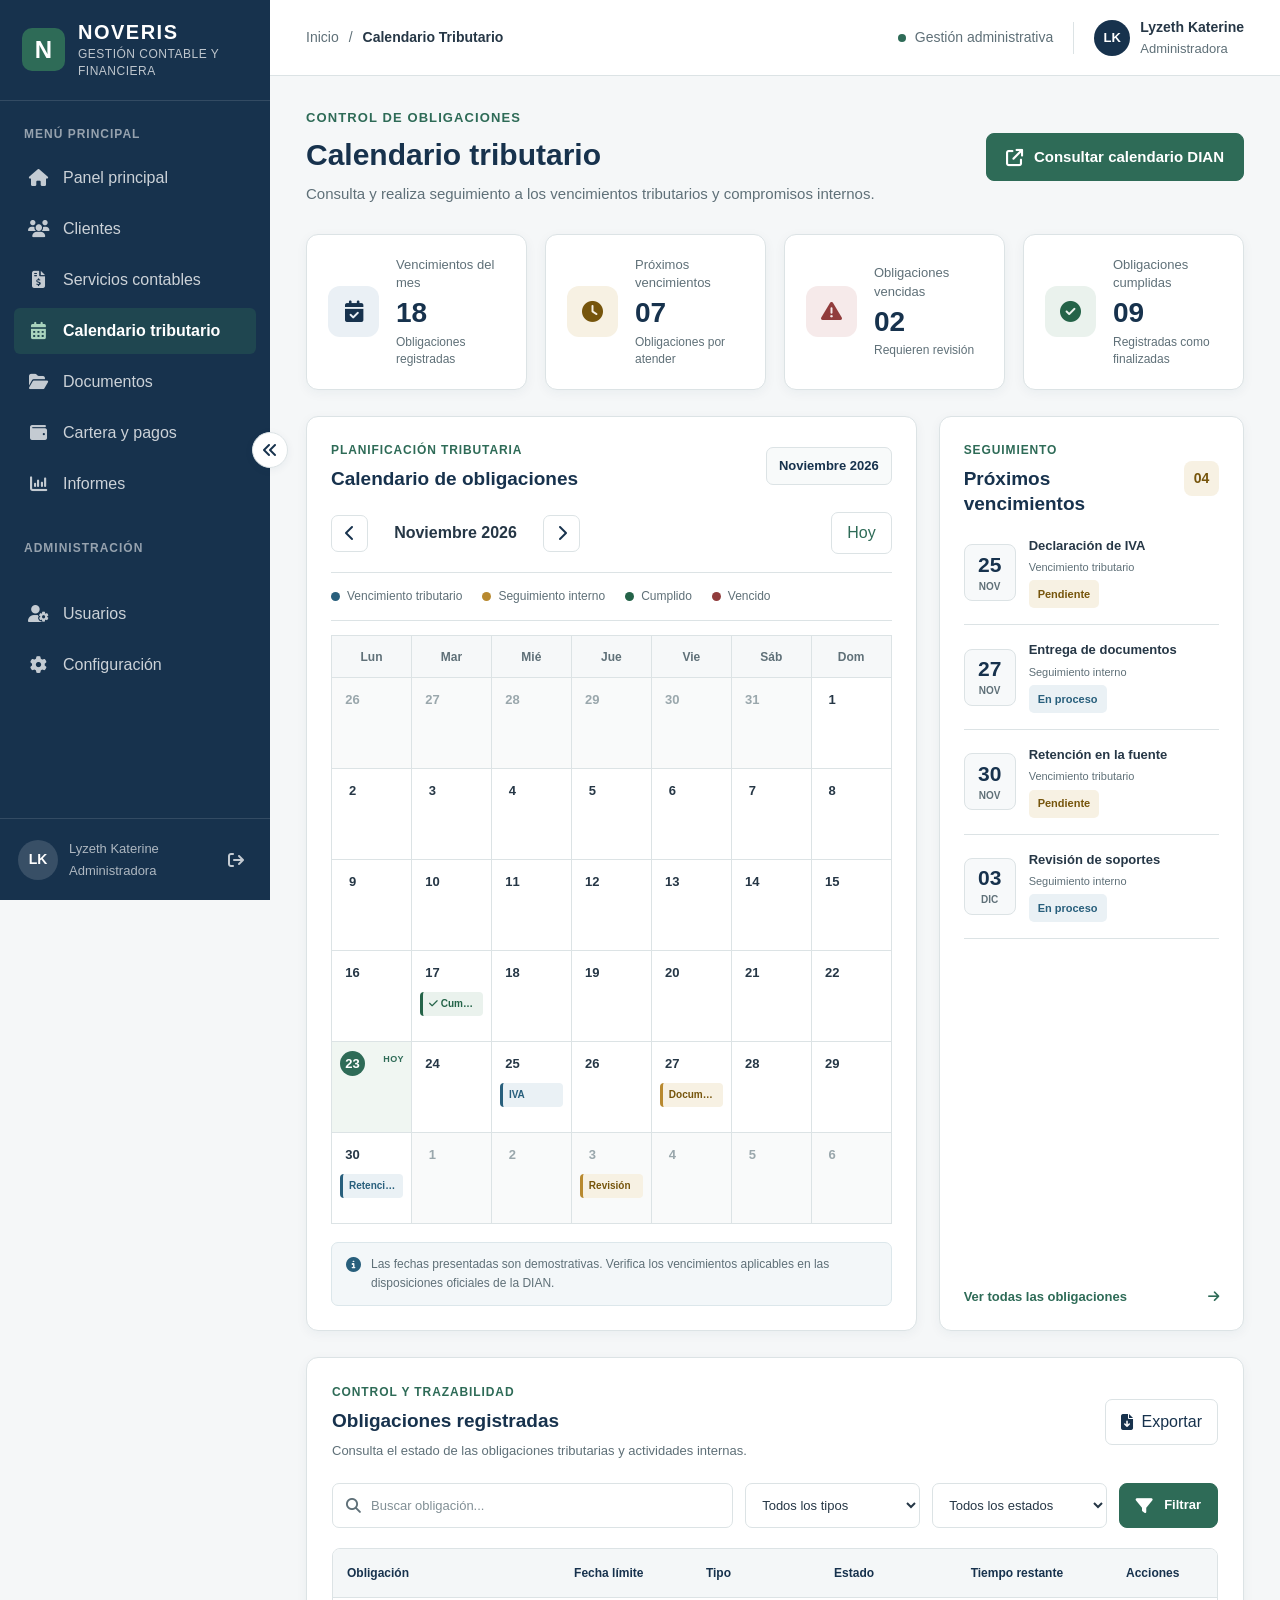
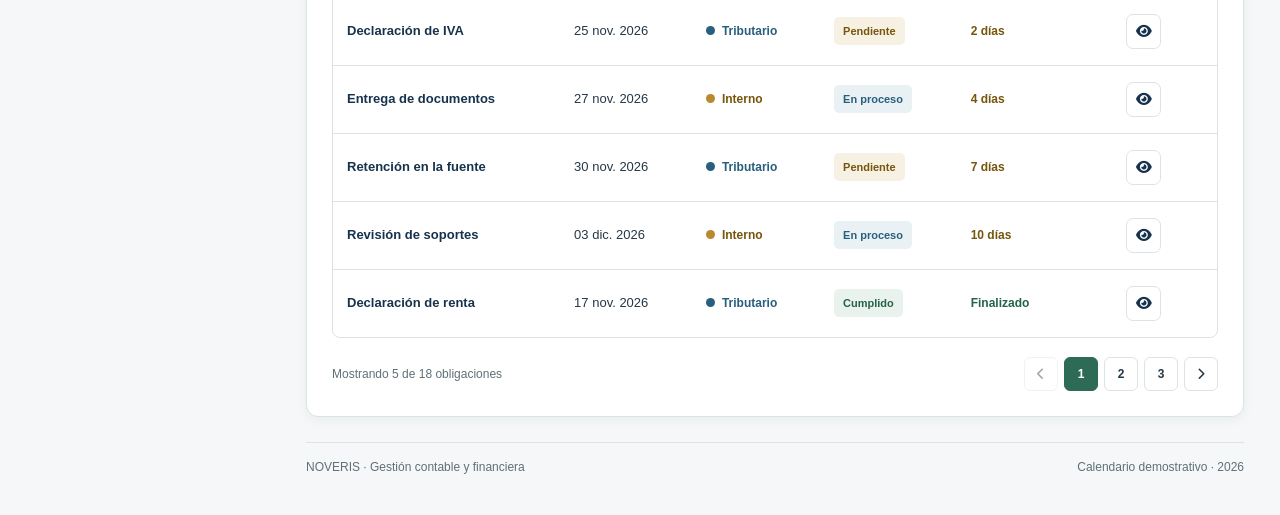
==== commit 95f3ce7d: "corriengo diseño de los modulos servicios, calendario tributario, documentos" ====
--- a/pages/calendario.html
+++ b/pages/calendario.html
@@ -1,14 +1,26 @@
 
 <!DOCTYPE html>
 <html lang="es">
+
 <head>
     <meta charset="UTF-8">
     <meta name="viewport" content="width=device-width, initial-scale=1.0">
 
-    <meta name="description" content="Calendario tributario y seguimiento de obligaciones en NOVERIS">
+    <meta
+        name="description"
+        content="Calendario tributario de NOVERIS para la gestión y seguimiento de obligaciones contables."
+    >
 
     <title>Calendario tributario | NOVERIS</title>
 
+    <!-- Iconografía -->
+    <link
+        rel="stylesheet"
+        href="https://cdnjs.cloudflare.com/ajax/libs/font-awesome/6.7.2/css/all.min.css"
+    >
+
+    <!-- Estilos generales y del módulo -->
+    <link rel="stylesheet" href="../css/base.css">
     <link rel="stylesheet" href="../css/calendario.css">
 </head>
 
@@ -16,247 +28,279 @@
 
     <div class="dashboard-layout">
 
+        <!-- CONTROL DEL MENÚ LATERAL -->
         <input
             type="checkbox"
-            id="sidebar-toggle-checkbox"
+            id="sidebar-toggle"
             class="sidebar-toggle-checkbox"
+            aria-label="Contraer o expandir el menú lateral"
         >
 
-        <!-- MENÚ LATERAL -->
+        <label
+            for="sidebar-toggle"
+            class="sidebar-toggle"
+            title="Contraer o expandir menú"
+        >
+            <i class="fa-solid fa-angles-left toggle-close"></i>
+            <i class="fa-solid fa-angles-right toggle-open"></i>
+        </label>
+        
+
+        <!-- ==================================================
+             PANEL LATERAL
+        =================================================== -->
         <aside class="sidebar">
 
             <div class="sidebar-content">
 
+                <!-- Identidad de marca -->
                 <div class="brand">
-                    <div class="brand-symbol">N</div>
+
+                    <div class="brand-symbol">
+                        <span>N</span>
+                    </div>
 
                     <div class="brand-information">
-                        <span class="brand-name">NOVERIS</span>
-                        <span class="brand-description">Gestión contable</span>
+                        <h1 class="brand-name">NOVERIS</h1>
+                        <span class="brand-description">
+                            GESTIÓN CONTABLE Y FINANCIERA
+                        </span>
                     </div>
+
                 </div>
 
+                <!-- Navegación principal -->
                 <div class="sidebar-section">
-                    <span class="section-label">MENÚ PRINCIPAL</span>
+
+                    <span class="section-label">
+                        MENÚ PRINCIPAL
+                    </span>
 
                     <nav class="navigation">
 
                         <a href="dashboard.html" class="nav-item">
-                            <svg class="nav-icon" viewBox="0 0 24 24" fill="none" stroke="currentColor" stroke-width="1.8">
-                                <rect x="3" y="3" width="8" height="8" rx="1.5"/>
-                                <rect x="13" y="3" width="8" height="5" rx="1.5"/>
-                                <rect x="13" y="10" width="8" height="11" rx="1.5"/>
-                                <rect x="3" y="13" width="8" height="8" rx="1.5"/>
-                            </svg>
-                            <span>Dashboard</span>
+                            <span class="nav-icon">
+                                <i class="fa-solid fa-house"></i>
+                            </span>
+                            <span>Panel principal</span>
                         </a>
 
                         <a href="clientes.html" class="nav-item">
-                            <svg class="nav-icon" viewBox="0 0 24 24" fill="none" stroke="currentColor" stroke-width="1.8">
-                                <path d="M16 21v-2a4 4 0 0 0-4-4H8a4 4 0 0 0-4 4v2"/>
-                                <circle cx="10" cy="7" r="4"/>
-                                <path d="M20 21v-2a4 4 0 0 0-3-3.87M16 3.13a4 4 0 0 1 0 7.75"/>
-                            </svg>
+                            <span class="nav-icon">
+                                <i class="fa-solid fa-users"></i>
+                            </span>
                             <span>Clientes</span>
                         </a>
 
                         <a href="servicios.html" class="nav-item">
-                            <svg class="nav-icon" viewBox="0 0 24 24" fill="none" stroke="currentColor" stroke-width="1.8">
-                                <rect x="3" y="4" width="18" height="16" rx="2"/>
-                                <path d="M8 9h8M8 13h5M8 17h3"/>
-                            </svg>
+                            <span class="nav-icon">
+                                <i class="fa-solid fa-file-invoice-dollar"></i>
+                            </span>
                             <span>Servicios contables</span>
                         </a>
 
-                        <a href="calendario.html" class="nav-item active">
-                            <svg class="nav-icon" viewBox="0 0 24 24" fill="none" stroke="currentColor" stroke-width="1.8">
-                                <rect x="3" y="5" width="18" height="16" rx="2"/>
-                                <path d="M16 3v4M8 3v4M3 10h18"/>
-                                <path d="m9 15 2 2 4-4"/>
-                            </svg>
+                        <a
+                            href="calendario.html"
+                            class="nav-item active"
+                            aria-current="page"
+                        >
+                            <span class="nav-icon">
+                                <i class="fa-solid fa-calendar-days"></i>
+                            </span>
                             <span>Calendario tributario</span>
                         </a>
 
                         <a href="documentos.html" class="nav-item">
-                            <svg class="nav-icon" viewBox="0 0 24 24" fill="none" stroke="currentColor" stroke-width="1.8">
-                                <path d="M14 2H6a2 2 0 0 0-2 2v16a2 2 0 0 0 2 2h12a2 2 0 0 0 2-2V8z"/>
-                                <path d="M14 2v6h6M8 13h8M8 17h8"/>
-                            </svg>
+                            <span class="nav-icon">
+                                <i class="fa-solid fa-folder-open"></i>
+                            </span>
                             <span>Documentos</span>
                         </a>
 
                         <a href="cartera.html" class="nav-item">
-                            <svg class="nav-icon" viewBox="0 0 24 24" fill="none" stroke="currentColor" stroke-width="1.8">
-                                <rect x="2" y="5" width="20" height="15" rx="2"/>
-                                <path d="M2 10h20M16 15h2"/>
-                                <path d="M6 5V3h12v2"/>
-                            </svg>
-                            <span>Cartera</span>
+                            <span class="nav-icon">
+                                <i class="fa-solid fa-wallet"></i>
+                            </span>
+                            <span>Cartera y pagos</span>
                         </a>
 
                         <a href="informes.html" class="nav-item">
-                            <svg class="nav-icon" viewBox="0 0 24 24" fill="none" stroke="currentColor" stroke-width="1.8">
-                                <path d="M3 3v18h18"/>
-                                <path d="m18 17-5-5-4 4-4-4"/>
-                                <path d="M14 7h5v5"/>
-                            </svg>
+                            <span class="nav-icon">
+                                <i class="fa-solid fa-chart-column"></i>
+                            </span>
                             <span>Informes</span>
                         </a>
 
                     </nav>
+
                 </div>
 
-                <div class="sidebar-section secondary-navigation">
-                    <span class="section-label">ADMINISTRACIÓN</span>
-
-                    <nav class="navigation">
+                <!-- Administración -->
+                <div class="sidebar-section">
+
+                    <span class="section-label">
+                        ADMINISTRACIÓN
+                    </span>
+
+                    <nav class="navigation secondary-navigation">
 
                         <a href="usuarios.html" class="nav-item">
-                            <svg class="nav-icon" viewBox="0 0 24 24" fill="none" stroke="currentColor" stroke-width="1.8">
-                                <circle cx="12" cy="8" r="4"/>
-                                <path d="M4 21a8 8 0 0 1 16 0"/>
-                            </svg>
+                            <span class="nav-icon">
+                                <i class="fa-solid fa-user-gear"></i>
+                            </span>
                             <span>Usuarios</span>
                         </a>
 
                         <a href="configuracion.html" class="nav-item">
-                            <svg class="nav-icon" viewBox="0 0 24 24" fill="none" stroke="currentColor" stroke-width="1.8">
-                                <circle cx="12" cy="12" r="3"/>
-                                <path d="m19.4 15 .1.1 1.4 1.1-1.4 2.4-1.7-.6a8 8 0 0 1-1.6.9l-.3 1.8h-2.8l-.3-1.8a8 8 0 0 1-1.6-.9l-1.7.6-1.4-2.4 1.4-1.1a7 7 0 0 1 0-1.9l-1.4-1.1 1.4-2.4 1.7.6a8 8 0 0 1 1.6-.9l.3-1.8h2.8l.3 1.8a8 8 0 0 1 1.6.9l1.7-.6 1.4 2.4-1.4 1.1a7 7 0 0 1-.1 1.8Z"/>
-                            </svg>
+                            <span class="nav-icon">
+                                <i class="fa-solid fa-gear"></i>
+                            </span>
                             <span>Configuración</span>
                         </a>
 
                     </nav>
+
                 </div>
 
-                <div class="sidebar-footer">
-                    <div class="profile-avatar">AD</div>
-
-                    <div class="profile-information">
-                        <span class="profile-name">Administrador</span>
-                        <span class="profile-role">Gestión contable</span>
-                    </div>
-
-                    <a href="../index.html" class="logout-link" title="Cerrar sesión">
-                        <svg viewBox="0 0 24 24" fill="none" stroke="currentColor" stroke-width="1.8">
-                            <path d="M10 17l5-5-5-5M15 12H3"/>
-                            <path d="M12 3h6a2 2 0 0 1 2 2v14a2 2 0 0 1-2 2h-6"/>
-                        </svg>
-                    </a>
+            </div>
+
+            <!-- Perfil y salida: permanecen en el pie del sidebar -->
+            <div class="sidebar-footer">
+
+                <div class="profile-avatar">
+                    LK
                 </div>
 
+                <div class="profile-information">
+                    <span class="profile-name">
+                        Lyzeth Katerine
+                    </span>
+                    <span class="profile-role">
+                        Administradora
+                    </span>
+                </div>
+
+                <a
+                    href="../index.html"
+                    class="logout-link"
+                    aria-label="Salir de la plataforma"
+                    title="Salir"
+                >
+                    <i class="fa-solid fa-arrow-right-from-bracket"></i>
+                </a>
+
             </div>
 
-            <label for="sidebar-toggle-checkbox" class="sidebar-toggle" title="Contraer o expandir menú">
-                <svg class="toggle-icon toggle-close" viewBox="0 0 24 24" fill="none" stroke="currentColor" stroke-width="2">
-                    <path d="m15 18-6-6 6-6"/>
-                </svg>
-
-                <svg class="toggle-icon toggle-open" viewBox="0 0 24 24" fill="none" stroke="currentColor" stroke-width="2">
-                    <path d="m9 18 6-6-6-6"/>
-                </svg>
-            </label>
-
         </aside>
 
-        <!-- CONTENIDO PRINCIPAL -->
+        <!-- ==================================================
+             CONTENIDO PRINCIPAL
+        =================================================== -->
         <main class="main-content">
 
+            
+            <!-- BARRA SUPERIOR -->
             <header class="topbar">
 
                 <div class="breadcrumb">
-                    <span>Inicio</span>
-                    <span class="breadcrumb-separator">/</span>
-                    <strong>Calendario tributario</strong>
+                    <a href="dashboard.html">Inicio</a>
+                    <span>/</span>
+                    <strong>Calendario Tributario</strong>
                 </div>
 
                 <div class="topbar-actions">
 
                     <div class="current-context">
                         <span class="context-indicator"></span>
-                        <span>Panel administrativo</span>
+                        Gestión administrativa
                     </div>
 
                     <div class="topbar-divider"></div>
 
                     <div class="topbar-user">
-                        <div class="topbar-avatar">AD</div>
+
+                        <div class="profile-avatar small">LK</div>
 
                         <div class="topbar-user-info">
-                            <span>Administrador</span>
-                            <small>Administrador general</small>
-                        </div>
+                            <strong>Lyzeth Katerine</strong>
+                            <span>Administradora</span>
+                        </div>
+
                     </div>
 
                 </div>
 
             </header>
 
+            <!-- ==================================================
+                 CONTENIDO DEL MÓDULO: CALENDARIO TRIBUTARIO
+            =================================================== -->
             <div class="content-wrapper">
 
-                <!-- ENCABEZADO -->
+                <!-- Encabezado de página -->
                 <section class="page-heading">
 
                     <div>
-                        <span class="eyebrow">CONTROL DE OBLIGACIONES</span>
-                        <h1>Calendario tributario</h1>
+                        <span class="eyebrow">
+                            CONTROL DE OBLIGACIONES
+                        </span>
+
+                        <h2>Calendario tributario</h2>
 
                         <p>
-                            Consulta los vencimientos tributarios y realiza seguimiento
-                            a las obligaciones de tus clientes.
+                            Consulta y realiza seguimiento a los vencimientos
+                            tributarios y compromisos internos.
                         </p>
                     </div>
 
-                    <button class="secondary-button" type="button">
-                        <svg viewBox="0 0 24 24" fill="none" stroke="currentColor" stroke-width="1.8">
-                            <path d="M12 3v12m-5-5 5 5 5-5"/>
-                            <path d="M5 17v3h14v-3"/>
-                        </svg>
+                    <a
+                        href="https://www.dian.gov.co/"
+                        class="primary-button"
+                        target="_blank"
+                        rel="noopener noreferrer"
+                    >
+                        <i class="fa-solid fa-arrow-up-right-from-square"></i>
                         Consultar calendario DIAN
-                    </button>
+                    </a>
 
                 </section>
 
-                <!-- TARJETAS DE RESUMEN -->
-                <section class="summary-grid">
+
+                <!-- Tarjetas de resumen -->
+                <section class="summary-grid" aria-label="Resumen de obligaciones">
 
                     <article class="summary-card">
+
                         <div class="summary-icon navy-icon">
-                            <svg viewBox="0 0 24 24" fill="none" stroke="currentColor" stroke-width="1.8">
-                                <rect x="3" y="4" width="18" height="17" rx="2"/>
-                                <path d="M16 2v4M8 2v4M3 9h18"/>
-                            </svg>
+                            <i class="fa-solid fa-calendar-check"></i>
                         </div>
 
                         <div class="summary-information">
                             <span>Vencimientos del mes</span>
                             <strong>18</strong>
-                            <small>Obligaciones programadas</small>
-                        </div>
+                            <small>Obligaciones registradas</small>
+                        </div>
+
                     </article>
 
                     <article class="summary-card">
+
                         <div class="summary-icon gold-icon">
-                            <svg viewBox="0 0 24 24" fill="none" stroke="currentColor" stroke-width="1.8">
-                                <circle cx="12" cy="12" r="9"/>
-                                <path d="M12 7v5l3 2"/>
-                            </svg>
+                            <i class="fa-solid fa-clock"></i>
                         </div>
 
                         <div class="summary-information">
                             <span>Próximos vencimientos</span>
                             <strong>07</strong>
-                            <small>Dentro de los próximos 7 días</small>
-                        </div>
+                            <small>Obligaciones por atender</small>
+                        </div>
+
                     </article>
 
                     <article class="summary-card">
+
                         <div class="summary-icon red-icon">
-                            <svg viewBox="0 0 24 24" fill="none" stroke="currentColor" stroke-width="1.8">
-                                <circle cx="12" cy="12" r="9"/>
-                                <path d="M12 8v5M12 16h.01"/>
-                            </svg>
+                            <i class="fa-solid fa-triangle-exclamation"></i>
                         </div>
 
                         <div class="summary-information">
@@ -264,113 +308,150 @@
                             <strong>02</strong>
                             <small>Requieren revisión</small>
                         </div>
+
                     </article>
 
                     <article class="summary-card">
+
                         <div class="summary-icon green-icon">
-                            <svg viewBox="0 0 24 24" fill="none" stroke="currentColor" stroke-width="1.8">
-                                <circle cx="12" cy="12" r="9"/>
-                                <path d="m8 12 3 3 5-6"/>
-                            </svg>
+                            <i class="fa-solid fa-circle-check"></i>
                         </div>
 
                         <div class="summary-information">
                             <span>Obligaciones cumplidas</span>
                             <strong>09</strong>
-                            <small>Registradas en el periodo</small>
-                        </div>
+                            <small>Registradas como finalizadas</small>
+                        </div>
+
                     </article>
 
                 </section>
 
-                <!-- ÁREA DEL CALENDARIO -->
+
+                <!-- Calendario y próximos vencimientos -->
                 <section class="calendar-section">
 
-                    <div class="calendar-panel">
+                    <!-- Calendario mensual -->
+                    <article class="calendar-panel">
 
                         <div class="panel-heading">
 
                             <div>
-                                <span class="panel-overline">PLANIFICACIÓN TRIBUTARIA</span>
-                                <h2>Calendario de vencimientos</h2>
-                            </div>
-
-                            <span class="period-badge">Año gravable 2026</span>
-
-                        </div>
-
-                        <!-- CONTROLES DEL CALENDARIO -->
+                                <span class="panel-overline">
+                                    PLANIFICACIÓN TRIBUTARIA
+                                </span>
+
+                                <h3>Calendario de obligaciones</h3>
+                            </div>
+
+                            <span class="period-badge">
+                                Noviembre 2026
+                            </span>
+
+                        </div>
+
+
+                        <!-- Navegación del mes -->
                         <div class="calendar-toolbar">
 
                             <div class="month-navigation">
-                                <button class="month-arrow" type="button" aria-label="Mes anterior">
-                                    <svg viewBox="0 0 24 24" fill="none" stroke="currentColor" stroke-width="2">
-                                        <path d="m15 18-6-6 6-6"/>
-                                    </svg>
+
+                                <button
+                                    type="button"
+                                    class="month-arrow"
+                                    aria-label="Mes anterior"
+                                >
+                                    <i class="fa-solid fa-chevron-left"></i>
                                 </button>
 
-                                <h3>Noviembre <span>2026</span></h3>
-
-                                <button class="month-arrow" type="button" aria-label="Mes siguiente">
-                                    <svg viewBox="0 0 24 24" fill="none" stroke="currentColor" stroke-width="2">
-                                        <path d="m9 18 6-6-6-6"/>
-                                    </svg>
+                                <strong>Noviembre 2026</strong>
+
+                                <button
+                                    type="button"
+                                    class="month-arrow"
+                                    aria-label="Mes siguiente"
+                                >
+                                    <i class="fa-solid fa-chevron-right"></i>
                                 </button>
-                            </div>
-
-                            <button class="today-button" type="button">Hoy</button>
-
-                        </div>
-
-                        <!-- LEYENDA -->
+
+                            </div>
+
+                            <button type="button" class="today-button">
+                                Hoy
+                            </button>
+
+                        </div>
+
+
+                        <!-- Leyenda -->
                         <div class="calendar-legend">
 
-                            <div class="legend-item">
+                            <span class="legend-item">
                                 <span class="legend-dot official-dot"></span>
-                                <span>Vencimiento tributario</span>
-                            </div>
-
-                            <div class="legend-item">
+                                Vencimiento tributario
+                            </span>
+
+                            <span class="legend-item">
                                 <span class="legend-dot internal-dot"></span>
-                                <span>Seguimiento interno</span>
-                            </div>
-
-                            <div class="legend-item">
+                                Seguimiento interno
+                            </span>
+
+                            <span class="legend-item">
                                 <span class="legend-dot completed-dot"></span>
-                                <span>Cumplido</span>
-                            </div>
-
-                            <div class="legend-item">
+                                Cumplido
+                            </span>
+
+                            <span class="legend-item">
                                 <span class="legend-dot overdue-dot"></span>
-                                <span>Vencido</span>
-                            </div>
-
-                        </div>
-
-                        <!-- GRILLA DEL CALENDARIO -->
+                                Vencido
+                            </span>
+
+                        </div>
+
+
+                        <!-- Cuadrícula del calendario -->
                         <div class="calendar-grid">
 
-                            <div class="weekday">LUN</div>
-                            <div class="weekday">MAR</div>
-                            <div class="weekday">MIÉ</div>
-                            <div class="weekday">JUE</div>
-                            <div class="weekday">VIE</div>
-                            <div class="weekday">SÁB</div>
-                            <div class="weekday">DOM</div>
-
-                            <!-- OCTUBRE -->
-                            <div class="day-cell other-month"><span class="day-number">26</span></div>
-                            <div class="day-cell other-month"><span class="day-number">27</span></div>
-                            <div class="day-cell other-month"><span class="day-number">28</span></div>
-                            <div class="day-cell other-month"><span class="day-number">29</span></div>
-                            <div class="day-cell other-month"><span class="day-number">30</span></div>
-                            <div class="day-cell other-month"><span class="day-number">31</span></div>
-
-                            <!-- NOVIEMBRE -->
+                            <div class="weekday">Lun</div>
+                            <div class="weekday">Mar</div>
+                            <div class="weekday">Mié</div>
+                            <div class="weekday">Jue</div>
+                            <div class="weekday">Vie</div>
+                            <div class="weekday">Sáb</div>
+                            <div class="weekday">Dom</div>
+
+
+                            <!-- Primera semana -->
+                            <div class="day-cell other-month">
+                                <span class="day-number">26</span>
+                            </div>
+
+                            <div class="day-cell other-month">
+                                <span class="day-number">27</span>
+                            </div>
+
+                            <div class="day-cell other-month">
+                                <span class="day-number">28</span>
+                            </div>
+
+                            <div class="day-cell other-month">
+                                <span class="day-number">29</span>
+                            </div>
+
+                            <div class="day-cell other-month">
+                                <span class="day-number">30</span>
+                            </div>
+
+                            <div class="day-cell other-month">
+                                <span class="day-number">31</span>
+                            </div>
+
                             <div class="day-cell">
                                 <span class="day-number">1</span>
                             </div>
 
+
+                            <!-- Segunda semana -->
                             <div class="day-cell">
                                 <span class="day-number">2</span>
                             </div>
@@ -381,7 +462,6 @@
 
                             <div class="day-cell">
                                 <span class="day-number">4</span>
-                                <span class="calendar-event event-official">IVA</span>
                             </div>
 
                             <div class="day-cell">
@@ -390,7 +470,6 @@
 
                             <div class="day-cell">
                                 <span class="day-number">6</span>
-                                <span class="calendar-event event-internal">Documentos</span>
                             </div>
 
                             <div class="day-cell">
@@ -401,6 +480,8 @@
                                 <span class="day-number">8</span>
                             </div>
 
+
+                            <!-- Tercera semana -->
                             <div class="day-cell">
                                 <span class="day-number">9</span>
                             </div>
@@ -411,7 +492,6 @@
 
                             <div class="day-cell">
                                 <span class="day-number">11</span>
-                                <span class="calendar-event event-overdue">Retención</span>
                             </div>
 
                             <div class="day-cell">
@@ -430,13 +510,19 @@
                                 <span class="day-number">15</span>
                             </div>
 
+
+                            <!-- Cuarta semana -->
                             <div class="day-cell">
                                 <span class="day-number">16</span>
                             </div>
 
                             <div class="day-cell">
                                 <span class="day-number">17</span>
-                                <span class="calendar-event event-completed">Renta</span>
+
+                                <span class="calendar-event event-completed">
+                                    <i class="fa-solid fa-check"></i>
+                                    Cumplido
+                                </span>
                             </div>
 
                             <div class="day-cell">
@@ -449,29 +535,33 @@
 
                             <div class="day-cell">
                                 <span class="day-number">20</span>
-                                <span class="calendar-event event-internal">Documentos</span>
                             </div>
 
                             <div class="day-cell">
                                 <span class="day-number">21</span>
                             </div>
 
+                            <div class="day-cell">
+                                <span class="day-number">22</span>
+                            </div>
+
+
+                            <!-- Quinta semana -->
                             <div class="day-cell current-day">
-                                <span class="day-number">22</span>
+                                <span class="day-number">23</span>
                                 <span class="today-label">HOY</span>
                             </div>
 
                             <div class="day-cell">
-                                <span class="day-number">23</span>
-                            </div>
-
-                            <div class="day-cell">
                                 <span class="day-number">24</span>
                             </div>
 
                             <div class="day-cell">
                                 <span class="day-number">25</span>
-                                <span class="calendar-event event-official">IVA</span>
+
+                                <span class="calendar-event event-official">
+                                    IVA
+                                </span>
                             </div>
 
                             <div class="day-cell">
@@ -480,7 +570,10 @@
 
                             <div class="day-cell">
                                 <span class="day-number">27</span>
-                                <span class="calendar-event event-internal">Seguimiento</span>
+
+                                <span class="calendar-event event-internal">
+                                    Documentos
+                                </span>
                             </div>
 
                             <div class="day-cell">
@@ -491,49 +584,79 @@
                                 <span class="day-number">29</span>
                             </div>
 
+
+                            <!-- Sexta semana -->
                             <div class="day-cell">
                                 <span class="day-number">30</span>
-                            </div>
-
-                            <!-- DICIEMBRE -->
-                            <div class="day-cell other-month"><span class="day-number">1</span></div>
-                            <div class="day-cell other-month"><span class="day-number">2</span></div>
-                            <div class="day-cell other-month"><span class="day-number">3</span></div>
-                            <div class="day-cell other-month"><span class="day-number">4</span></div>
-                            <div class="day-cell other-month"><span class="day-number">5</span></div>
-                            <div class="day-cell other-month"><span class="day-number">6</span></div>
-
-                        </div>
+
+                                <span class="calendar-event event-official">
+                                    Retención
+                                </span>
+                            </div>
+
+                            <div class="day-cell other-month">
+                                <span class="day-number">1</span>
+                            </div>
+
+                            <div class="day-cell other-month">
+                                <span class="day-number">2</span>
+                            </div>
+
+                            <div class="day-cell other-month">
+                                <span class="day-number">3</span>
+
+                                <span class="calendar-event event-internal">
+                                    Revisión
+                                </span>
+                            </div>
+
+                            <div class="day-cell other-month">
+                                <span class="day-number">4</span>
+                            </div>
+
+                            <div class="day-cell other-month">
+                                <span class="day-number">5</span>
+                            </div>
+
+                            <div class="day-cell other-month">
+                                <span class="day-number">6</span>
+                            </div>
+
+                        </div>
+
 
                         <div class="calendar-note">
-                            <svg viewBox="0 0 24 24" fill="none" stroke="currentColor" stroke-width="1.8">
-                                <circle cx="12" cy="12" r="9"/>
-                                <path d="M12 11v5M12 8h.01"/>
-                            </svg>
-
-                            <p>
-                                Las fechas y obligaciones mostradas son datos de demostración.
-                                El calendario oficial de la DIAN debe consultarse en su fuente institucional.
-                            </p>
-                        </div>
-
-                    </div>
-
-                    <!-- PRÓXIMOS VENCIMIENTOS -->
+                            <i class="fa-solid fa-circle-info"></i>
+                            Las fechas presentadas son demostrativas.
+                            Verifica los vencimientos aplicables en las
+                            disposiciones oficiales de la DIAN.
+                        </div>
+
+                    </article>
+
+
+                    <!-- Próximos vencimientos -->
                     <aside class="upcoming-panel">
 
                         <div class="upcoming-heading">
+
                             <div>
-                                <span class="panel-overline">SEGUIMIENTO</span>
-                                <h2>Próximos vencimientos</h2>
+                                <span class="panel-overline">
+                                    SEGUIMIENTO
+                                </span>
+
+                                <h3>Próximos vencimientos</h3>
                             </div>
 
                             <span class="upcoming-count">04</span>
-                        </div>
+
+                        </div>
+
 
                         <div class="upcoming-list">
 
                             <article class="upcoming-item">
+
                                 <div class="date-box">
                                     <strong>25</strong>
                                     <span>NOV</span>
@@ -541,14 +664,17 @@
 
                                 <div class="upcoming-information">
                                     <strong>Declaración de IVA</strong>
-                                    <span>Obligación tributaria</span>
-                                    <small>12 clientes vinculados</small>
+                                    <span>Vencimiento tributario</span>
+                                    <span class="status status-pending">
+                                        Pendiente
+                                    </span>
                                 </div>
 
-                                <span class="status status-pending">Pendiente</span>
                             </article>
 
+
                             <article class="upcoming-item">
+
                                 <div class="date-box">
                                     <strong>27</strong>
                                     <span>NOV</span>
@@ -557,13 +683,16 @@
                                 <div class="upcoming-information">
                                     <strong>Entrega de documentos</strong>
                                     <span>Seguimiento interno</span>
-                                    <small>8 clientes vinculados</small>
+                                    <span class="status status-progress">
+                                        En proceso
+                                    </span>
                                 </div>
 
-                                <span class="status status-progress">En proceso</span>
                             </article>
 
+
                             <article class="upcoming-item">
+
                                 <div class="date-box">
                                     <strong>30</strong>
                                     <span>NOV</span>
@@ -571,14 +700,17 @@
 
                                 <div class="upcoming-information">
                                     <strong>Retención en la fuente</strong>
-                                    <span>Obligación tributaria</span>
-                                    <small>5 clientes vinculados</small>
+                                    <span>Vencimiento tributario</span>
+                                    <span class="status status-pending">
+                                        Pendiente
+                                    </span>
                                 </div>
 
-                                <span class="status status-pending">Pendiente</span>
                             </article>
 
+
                             <article class="upcoming-item">
+
                                 <div class="date-box">
                                     <strong>03</strong>
                                     <span>DIC</span>
@@ -587,92 +719,105 @@
                                 <div class="upcoming-information">
                                     <strong>Revisión de soportes</strong>
                                     <span>Seguimiento interno</span>
-                                    <small>6 clientes vinculados</small>
+                                    <span class="status status-progress">
+                                        En proceso
+                                    </span>
                                 </div>
 
-                                <span class="status status-progress">En proceso</span>
                             </article>
 
                         </div>
 
-                        <a href="#" class="view-all-link">
+
+                        <a href="#obligaciones" class="view-all-link">
                             Ver todas las obligaciones
-
-                            <svg viewBox="0 0 24 24" fill="none" stroke="currentColor" stroke-width="1.8">
-                                <path d="M5 12h14m-6-6 6 6-6 6"/>
-                            </svg>
+                            <i class="fa-solid fa-arrow-right"></i>
                         </a>
 
                     </aside>
 
                 </section>
 
-                <!-- FILTROS Y TABLA -->
-                <section class="obligations-panel">
+
+                <!-- ==================================================
+                     TABLA DE OBLIGACIONES
+                =================================================== -->
+                <section
+                    class="obligations-panel"
+                    id="obligaciones"
+                >
 
                     <div class="obligations-heading">
 
                         <div>
-                            <span class="panel-overline">GESTIÓN Y CONTROL</span>
-                            <h2>Listado de obligaciones</h2>
-                            <p>Consulta y realiza seguimiento a las obligaciones registradas.</p>
-                        </div>
-
-                        <button class="export-button" type="button">
-                            <svg viewBox="0 0 24 24" fill="none" stroke="currentColor" stroke-width="1.8">
-                                <path d="M12 3v12m-5-5 5 5 5-5"/>
-                                <path d="M5 17v3h14v-3"/>
-                            </svg>
+                            <span class="panel-overline">
+                                CONTROL Y TRAZABILIDAD
+                            </span>
+
+                            <h3>Obligaciones registradas</h3>
+
+                            <p>
+                                Consulta el estado de las obligaciones
+                                tributarias y actividades internas.
+                            </p>
+                        </div>
+
+                        <button type="button" class="export-button">
+                            <i class="fa-solid fa-file-arrow-down"></i>
                             Exportar
                         </button>
 
                     </div>
 
+
+                    <!-- Filtros -->
                     <div class="filter-toolbar">
 
                         <div class="search-box">
-                            <svg viewBox="0 0 24 24" fill="none" stroke="currentColor" stroke-width="1.8">
-                                <circle cx="11" cy="11" r="7"/>
-                                <path d="m20 20-4-4"/>
-                            </svg>
-
-                            <input type="search" placeholder="Buscar obligación o cliente...">
-                        </div>
-
-                        <select aria-label="Filtrar por tipo de obligación">
-                            <option value="">Todas las obligaciones</option>
-                            <option>Impuestos nacionales</option>
-                            <option>Impuestos territoriales</option>
-                            <option>Seguimiento interno</option>
+                            <i class="fa-solid fa-magnifying-glass"></i>
+
+                            <input
+                                type="search"
+                                placeholder="Buscar obligación..."
+                                aria-label="Buscar obligación"
+                            >
+                        </div>
+
+                        <select aria-label="Filtrar por tipo">
+                            <option value="">Todos los tipos</option>
+                            <option value="tributario">Tributario</option>
+                            <option value="interno">Seguimiento interno</option>
                         </select>
 
                         <select aria-label="Filtrar por estado">
                             <option value="">Todos los estados</option>
-                            <option>Pendiente</option>
-                            <option>En proceso</option>
-                            <option>Cumplido</option>
-                            <option>Vencido</option>
+                            <option value="pendiente">Pendiente</option>
+                            <option value="proceso">En proceso</option>
+                            <option value="cumplido">Cumplido</option>
+                            <option value="vencido">Vencido</option>
                         </select>
 
-                        <button class="filter-button" type="button">
+                        <button type="button" class="primary-button">
+                            <i class="fa-solid fa-filter"></i>
                             Filtrar
                         </button>
 
                     </div>
 
+
+                    <!-- Tabla -->
                     <div class="table-container">
 
                         <table>
 
                             <thead>
                                 <tr>
-                                    <th>OBLIGACIÓN</th>
-                                    <th>CLIENTE</th>
-                                    <th>TIPO</th>
-                                    <th>FECHA LÍMITE</th>
-                                    <th>DÍAS RESTANTES</th>
-                                    <th>ESTADO</th>
-                                    <th>ACCIÓN</th>
+                                    <th>Obligación</th>
+                                    <th>Fecha límite</th>
+                                    <th>Tipo</th>
+                                    <th>Estado</th>
+                                    <th>Tiempo restante</th>
+                                    <th>Acciones</th>
                                 </tr>
                             </thead>
 
@@ -681,121 +826,265 @@
                                 <tr>
                                     <td>
                                         <div class="obligation-name">
+                                            Declaración de IVA
+                                        </div>
+                                    </td>
+
+                                    <td>25 nov. 2026</td>
+
+                                    <td>
+                                        <span class="type-label official-type">
                                             <span class="table-indicator official-indicator"></span>
-                                            <div>
-                                                <strong>Declaración de IVA</strong>
-                                                <small>Impuesto nacional</small>
-                                            </div>
+                                            Tributario
+                                        </span>
+                                    </td>
+
+                                    <td>
+                                        <span class="status status-pending">
+                                            Pendiente
+                                        </span>
+                                    </td>
+
+                                    <td>
+                                        <span class="days-remaining">
+                                            2 días
+                                        </span>
+                                    </td>
+
+                                    <td>
+                                        <button
+                                            type="button"
+                                            class="action-button"
+                                            aria-label="Ver declaración de IVA"
+                                            title="Ver detalle"
+                                        >
+                                            <i class="fa-solid fa-eye"></i>
+                                        </button>
+                                    </td>
+                                </tr>
+
+
+                                <tr>
+                                    <td>
+                                        <div class="obligation-name">
+                                            Entrega de documentos
                                         </div>
                                     </td>
 
-                                    <td>Comercial Andina S.A.S.</td>
-                                    <td><span class="type-label official-type">Tributaria</span></td>
-                                    <td>25 nov. 2026</td>
-                                    <td><span class="days-remaining">3 días</span></td>
-                                    <td><span class="status status-pending">Pendiente</span></td>
-                                    <td><button class="action-button" type="button" aria-label="Más acciones">•••</button></td>
+                                    <td>27 nov. 2026</td>
+
+                                    <td>
+                                        <span class="type-label internal-type">
+                                            <span class="table-indicator internal-indicator"></span>
+                                            Interno
+                                        </span>
+                                    </td>
+
+                                    <td>
+                                        <span class="status status-progress">
+                                            En proceso
+                                        </span>
+                                    </td>
+
+                                    <td>
+                                        <span class="days-remaining">
+                                            4 días
+                                        </span>
+                                    </td>
+
+                                    <td>
+                                        <button
+                                            type="button"
+                                            class="action-button"
+                                            aria-label="Ver entrega de documentos"
+                                            title="Ver detalle"
+                                        >
+                                            <i class="fa-solid fa-eye"></i>
+                                        </button>
+                                    </td>
                                 </tr>
 
+
                                 <tr>
                                     <td>
                                         <div class="obligation-name">
+                                            Retención en la fuente
+                                        </div>
+                                    </td>
+
+                                    <td>30 nov. 2026</td>
+
+                                    <td>
+                                        <span class="type-label official-type">
+                                            <span class="table-indicator official-indicator"></span>
+                                            Tributario
+                                        </span>
+                                    </td>
+
+                                    <td>
+                                        <span class="status status-pending">
+                                            Pendiente
+                                        </span>
+                                    </td>
+
+                                    <td>
+                                        <span class="days-remaining">
+                                            7 días
+                                        </span>
+                                    </td>
+
+                                    <td>
+                                        <button
+                                            type="button"
+                                            class="action-button"
+                                            aria-label="Ver retención en la fuente"
+                                            title="Ver detalle"
+                                        >
+                                            <i class="fa-solid fa-eye"></i>
+                                        </button>
+                                    </td>
+                                </tr>
+
+
+                                <tr>
+                                    <td>
+                                        <div class="obligation-name">
+                                            Revisión de soportes
+                                        </div>
+                                    </td>
+
+                                    <td>03 dic. 2026</td>
+
+                                    <td>
+                                        <span class="type-label internal-type">
                                             <span class="table-indicator internal-indicator"></span>
-                                            <div>
-                                                <strong>Entrega de documentos</strong>
-                                                <small>Recopilación de soportes</small>
-                                            </div>
+                                            Interno
+                                        </span>
+                                    </td>
+
+                                    <td>
+                                        <span class="status status-progress">
+                                            En proceso
+                                        </span>
+                                    </td>
+
+                                    <td>
+                                        <span class="days-remaining">
+                                            10 días
+                                        </span>
+                                    </td>
+
+                                    <td>
+                                        <button
+                                            type="button"
+                                            class="action-button"
+                                            aria-label="Ver revisión de soportes"
+                                            title="Ver detalle"
+                                        >
+                                            <i class="fa-solid fa-eye"></i>
+                                        </button>
+                                    </td>
+                                </tr>
+
+
+                                <tr>
+                                    <td>
+                                        <div class="obligation-name">
+                                            Declaración de renta
                                         </div>
                                     </td>
 
-                                    <td>Servicios Integrales S.A.S.</td>
-                                    <td><span class="type-label internal-type">Interna</span></td>
-                                    <td>27 nov. 2026</td>
-                                    <td><span class="days-remaining">5 días</span></td>
-                                    <td><span class="status status-progress">En proceso</span></td>
-                                    <td><button class="action-button" type="button" aria-label="Más acciones">•••</button></td>
+                                    <td>17 nov. 2026</td>
+
+                                    <td>
+                                        <span class="type-label official-type">
+                                            <span class="table-indicator official-indicator"></span>
+                                            Tributario
+                                        </span>
+                                    </td>
+
+                                    <td>
+                                        <span class="status status-completed">
+                                            Cumplido
+                                        </span>
+                                    </td>
+
+                                    <td>
+                                        <span class="days-completed">
+                                            Finalizado
+                                        </span>
+                                    </td>
+
+                                    <td>
+                                        <button
+                                            type="button"
+                                            class="action-button"
+                                            aria-label="Ver declaración de renta"
+                                            title="Ver detalle"
+                                        >
+                                            <i class="fa-solid fa-eye"></i>
+                                        </button>
+                                    </td>
                                 </tr>
 
-                                <tr>
-                                    <td>
-                                        <div class="obligation-name">
-                                            <span class="table-indicator official-indicator"></span>
-                                            <div>
-                                                <strong>Retención en la fuente</strong>
-                                                <small>Impuesto nacional</small>
-                                            </div>
-                                        </div>
-                                    </td>
-
-                                    <td>Distribuciones del Cauca</td>
-                                    <td><span class="type-label official-type">Tributaria</span></td>
-                                    <td>30 nov. 2026</td>
-                                    <td><span class="days-remaining">8 días</span></td>
-                                    <td><span class="status status-pending">Pendiente</span></td>
-                                    <td><button class="action-button" type="button" aria-label="Más acciones">•••</button></td>
-                                </tr>
-
-                                <tr>
-                                    <td>
-                                        <div class="obligation-name">
-                                            <span class="table-indicator internal-indicator"></span>
-                                            <div>
-                                                <strong>Revisión de soportes</strong>
-                                                <small>Validación documental</small>
-                                            </div>
-                                        </div>
-                                    </td>
-
-                                    <td>Inversiones del Valle S.A.S.</td>
-                                    <td><span class="type-label internal-type">Interna</span></td>
-                                    <td>03 dic. 2026</td>
-                                    <td><span class="days-remaining">11 días</span></td>
-                                    <td><span class="status status-progress">En proceso</span></td>
-                                    <td><button class="action-button" type="button" aria-label="Más acciones">•••</button></td>
-                                </tr>
-
-                                <tr>
-                                    <td>
-                                        <div class="obligation-name">
-                                            <span class="table-indicator completed-indicator"></span>
-                                            <div>
-                                                <strong>Declaración de renta</strong>
-                                                <small>Impuesto nacional</small>
-                                            </div>
-                                        </div>
-                                    </td>
-
-                                    <td>Comercializadora del Sur</td>
-                                    <td><span class="type-label official-type">Tributaria</span></td>
-                                    <td>17 nov. 2026</td>
-                                    <td><span class="days-completed">Finalizado</span></td>
-                                    <td><span class="status status-completed">Cumplido</span></td>
-                                    <td><button class="action-button" type="button" aria-label="Más acciones">•••</button></td>
-                                </tr>
-
                             </tbody>
 
                         </table>
 
                     </div>
 
+
+                    <!-- Pie de tabla y paginación -->
                     <div class="table-footer">
-                        <span>Mostrando <strong>5</strong> de <strong>18</strong> obligaciones</span>
+
+                        <span>
+                            Mostrando 5 de 18 obligaciones
+                        </span>
 
                         <div class="pagination">
-                            <button type="button" disabled aria-label="Página anterior">‹</button>
-                            <button type="button" class="pagination-active">1</button>
+
+                            <button
+                                type="button"
+                                aria-label="Página anterior"
+                                disabled
+                            >
+                                <i class="fa-solid fa-chevron-left"></i>
+                            </button>
+
+                            <button
+                                type="button"
+                                class="pagination-active"
+                                aria-current="page"
+                            >
+                                1
+                            </button>
+
                             <button type="button">2</button>
                             <button type="button">3</button>
-                            <button type="button" aria-label="Página siguiente">›</button>
-                        </div>
+
+                            <button
+                                type="button"
+                                aria-label="Página siguiente"
+                            >
+                                <i class="fa-solid fa-chevron-right"></i>
+                            </button>
+
+                        </div>
+
                     </div>
 
                 </section>
 
+
+                <!-- Nota informativa -->
                 <footer class="content-footer">
-                    <span>NOVERIS · Sistema de gestión contable</span>
-                    <span>Calendario y seguimiento de obligaciones</span>
+                    <span>
+                        NOVERIS · Gestión contable y financiera
+                    </span>
+
+                    <span>
+                        Calendario demostrativo · 2026
+                    </span>
                 </footer>
 
             </div>
--- a/css/base.css
+++ b/css/base.css
@@ -0,0 +1,1095 @@
+
+/* ==========================================================
+   NOVERIS
+   SISTEMA DE GESTIÓN CONTABLE Y FINANCIERA
+   Hoja de estilos global
+   ========================================================== */
+
+
+/* ==========================================================
+   1. VARIABLES DE IDENTIDAD VISUAL
+   ========================================================== */
+
+:root {
+    /* Colores institucionales */
+    --navy: #17324D;
+    --green: #2E6B57;
+    --gold: #B8892F;
+
+    /* Textos */
+    --text-primary: #263746;
+    --text-secondary: #5F7078;
+    --text-muted: #78868D;
+
+    /* Superficies */
+    --background: #F5F7F8;
+    --white: #FFFFFF;
+    --border: #DCE3E5;
+
+    /* Estados */
+    --status-success: #246348;
+    --status-info: #285F7C;
+    --status-warning: #76550C;
+    --status-danger: #913C3C;
+
+    --status-success-bg: #EAF2ED;
+    --status-info-bg: #EAF1F5;
+    --status-warning-bg: #F7F1E3;
+    --status-danger-bg: #F6EAEA;
+
+    /* Estructura */
+    --sidebar-width: 270px;
+    --sidebar-collapsed-width: 76px;
+    --topbar-height: 76px;
+
+    /* Bordes y sombras */
+    --radius-sm: 6px;
+    --radius-md: 10px;
+    --radius-lg: 14px;
+
+    --shadow-sm: 0 2px 8px rgba(23, 50, 77, 0.06);
+    --shadow-md: 0 4px 16px rgba(23, 50, 77, 0.08);
+
+    /* Transiciones */
+    --transition: 0.3s ease;
+}
+
+
+/* ==========================================================
+   2. CONFIGURACIÓN GENERAL Y RESET
+   ========================================================== */
+
+* {
+    margin: 0;
+    padding: 0;
+    box-sizing: border-box;
+}
+
+html {
+    scroll-behavior: smooth;
+    font-size: 16px;
+}
+
+body {
+    min-width: 320px;
+    min-height: 100vh;
+
+    font-family: "Segoe UI", Arial, sans-serif;
+    font-size: 16px;
+    line-height: 1.5;
+
+    color: var(--text-primary);
+    background: var(--background);
+
+    -webkit-font-smoothing: antialiased;
+}
+
+button,
+input,
+select,
+textarea {
+    font: inherit;
+}
+
+button,
+a {
+    -webkit-tap-highlight-color: transparent;
+}
+
+a {
+    color: inherit;
+    text-decoration: none;
+}
+
+button {
+    cursor: pointer;
+}
+
+img,
+svg {
+    display: block;
+    max-width: 100%;
+}
+
+ul,
+ol {
+    list-style: none;
+}
+
+:focus-visible {
+    outline: 3px solid rgba(46, 107, 87, 0.45);
+    outline-offset: 3px;
+}
+
+
+/* ==========================================================
+   3. ESTRUCTURA PRINCIPAL
+   ========================================================== */
+
+.dashboard-layout {
+    min-height: 100vh;
+    width: 100%;
+}
+
+.main-content {
+    min-height: 100vh;
+    margin-left: var(--sidebar-width);
+
+    transition: margin-left var(--transition);
+}
+
+.content-wrapper {
+    width: 100%;
+    max-width: 1800px;
+
+    margin: 0 auto;
+    padding: 32px 36px 24px;
+}
+
+
+/* ==========================================================
+   4. CONTROL DEL MENÚ LATERAL
+   ========================================================== */
+
+.sidebar-toggle-checkbox {
+    position: absolute;
+
+    width: 1px;
+    height: 1px;
+
+    overflow: hidden;
+    clip: rect(0, 0, 0, 0);
+    white-space: nowrap;
+}
+
+
+/* ==========================================================
+   5. BOTÓN CONTRAER / EXPANDIR
+   ========================================================== */
+
+.sidebar-toggle {
+    position: fixed;
+
+    top: 50%;
+    left: calc(var(--sidebar-width) - 18px);
+
+    transform: translateY(-50%);
+
+    z-index: 1100;
+
+    width: 36px;
+    height: 36px;
+
+    display: flex;
+    align-items: center;
+    justify-content: center;
+
+    background: var(--white);
+    color: var(--navy);
+
+    border: 1px solid var(--border);
+    border-radius: 50%;
+
+    box-shadow: var(--shadow-sm);
+
+    cursor: pointer;
+
+    transition:
+        left var(--transition),
+        box-shadow 0.2s ease;
+}
+
+.sidebar-toggle:hover {
+    background: var(--white);
+    border-color: var(--border);
+    color: var(--navy);
+    box-shadow: var(--shadow-sm);
+}
+
+.sidebar-toggle i {
+    font-size: 16px;
+    line-height: 1;
+}
+
+.toggle-open {
+    display: none;
+}
+
+.sidebar-toggle-checkbox:checked + .sidebar-toggle {
+    left: calc(var(--sidebar-collapsed-width) - 18px);
+}
+
+.sidebar-toggle-checkbox:checked + .sidebar-toggle .toggle-close {
+    display: none;
+}
+
+.sidebar-toggle-checkbox:checked + .sidebar-toggle .toggle-open {
+    display: inline-block;
+}
+
+
+/* ==========================================================
+   6. MENÚ LATERAL
+   ========================================================== */
+
+.sidebar {
+    position: fixed;
+
+    top: 0;
+    left: 0;
+
+    z-index: 1000;
+
+    width: var(--sidebar-width);
+    height: 100vh;
+
+    display: flex;
+    flex-direction: column;
+
+    background: var(--navy);
+    color: var(--white);
+
+    overflow-x: hidden;
+    overflow-y: auto;
+
+    transition: width var(--transition);
+}
+
+
+/* ==========================================================
+   7. IDENTIDAD DE MARCA
+   ========================================================== */
+
+.brand {
+    min-height: 100px;
+
+    display: flex;
+    align-items: center;
+    gap: 13px;
+
+    padding: 20px 22px;
+
+    border-bottom: 1px solid rgba(255, 255, 255, 0.12);
+}
+
+.brand-symbol {
+    flex-shrink: 0;
+
+    width: 43px;
+    height: 43px;
+
+    display: flex;
+    align-items: center;
+    justify-content: center;
+
+    background: var(--green);
+    color: var(--white);
+
+    border-radius: 10px;
+
+    font-size: 24px;
+    font-weight: 700;
+}
+
+.brand-information {
+    min-width: 0;
+
+    display: flex;
+    flex-direction: column;
+    gap: 2px;
+}
+
+.brand-information h1 {
+    color: var(--white);
+
+    font-size: 20px;
+    font-weight: 700;
+    letter-spacing: 1.5px;
+    line-height: 1.2;
+}
+
+.brand-information span {
+    color: rgba(255, 255, 255, 0.72);
+
+    font-size: 12px;
+    font-weight: 500;
+    letter-spacing: 0.5px;
+    line-height: 1.4;
+}
+
+
+/* ==========================================================
+   8. SECCIONES DE NAVEGACIÓN
+   ========================================================== */
+
+.sidebar-section {
+    padding: 24px 14px 8px;
+}
+
+.section-label {
+    display: block;
+
+    padding: 0 10px;
+    margin-bottom: 12px;
+
+    color: rgba(255, 255, 255, 0.55);
+
+    font-size: 12px;
+    font-weight: 700;
+    letter-spacing: 1px;
+}
+
+.navigation {
+    display: flex;
+    flex-direction: column;
+    gap: 5px;
+}
+
+.nav-item {
+    min-height: 46px;
+
+    display: flex;
+    align-items: center;
+    gap: 13px;
+
+    padding: 10px 12px;
+
+    color: rgba(255, 255, 255, 0.78);
+
+    border-radius: var(--radius-sm);
+
+    font-size: 16px;
+    font-weight: 500;
+
+    transition:
+        background 0.2s ease,
+        color 0.2s ease;
+}
+
+.nav-item:hover {
+    background: rgba(255, 255, 255, 0.09);
+    color: var(--white);
+}
+
+.nav-item.active {
+    background: rgba(46, 107, 87, 0.35);
+    color: var(--white);
+    font-weight: 600;
+}
+
+.nav-icon {
+    flex-shrink: 0;
+
+    width: 24px;
+
+    display: flex;
+    align-items: center;
+    justify-content: center;
+
+    color: rgba(255, 255, 255, 0.75);
+
+    font-size: 17px;
+}
+
+.nav-item.active .nav-icon {
+    color: #A8D3BD;
+}
+
+.secondary-navigation {
+    padding-top: 22px;
+}
+
+
+/* ==========================================================
+   9. PERFIL Y CIERRE DE SESIÓN
+   ========================================================== */
+
+.sidebar-footer {
+    min-height: 82px;
+
+    display: flex;
+    align-items: center;
+    gap: 11px;
+
+    margin-top: auto;
+    padding: 16px 18px;
+
+    border-top: 1px solid rgba(255, 255, 255, 0.12);
+}
+
+.profile-avatar {
+    flex-shrink: 0;
+
+    width: 40px;
+    height: 40px;
+
+    display: flex;
+    align-items: center;
+    justify-content: center;
+
+    background: rgba(255, 255, 255, 0.14);
+    color: var(--white);
+
+    border-radius: 50%;
+
+    font-size: 14px;
+    font-weight: 700;
+}
+
+.profile-information {
+    min-width: 0;
+
+    display: flex;
+    flex-direction: column;
+    gap: 2px;
+}
+
+.profile-information strong {
+    color: var(--white);
+
+    font-size: 14px;
+    font-weight: 600;
+
+    white-space: nowrap;
+    overflow: hidden;
+    text-overflow: ellipsis;
+}
+
+.profile-information span {
+    color: rgba(255, 255, 255, 0.65);
+    font-size: 13px;
+}
+
+.logout-link {
+    flex-shrink: 0;
+
+    width: 32px;
+    height: 32px;
+
+    margin-left: auto;
+
+    display: flex;
+    align-items: center;
+    justify-content: center;
+
+    color: rgba(255, 255, 255, 0.75);
+
+    border-radius: var(--radius-sm);
+
+    font-size: 16px;
+
+    transition: background 0.2s ease;
+}
+
+.logout-link:hover {
+    background: rgba(255, 255, 255, 0.12);
+    color: var(--white);
+}
+
+
+/* ==========================================================
+   10. ESTADO CONTRAÍDO DEL MENÚ
+   ========================================================== */
+
+.sidebar-toggle-checkbox:checked ~ .sidebar {
+    width: var(--sidebar-collapsed-width);
+}
+
+.sidebar-toggle-checkbox:checked ~ .main-content {
+    margin-left: var(--sidebar-collapsed-width);
+}
+
+.sidebar-toggle-checkbox:checked ~ .sidebar .brand {
+    justify-content: center;
+    padding: 20px 10px;
+}
+
+.sidebar-toggle-checkbox:checked ~ .sidebar .brand-information,
+.sidebar-toggle-checkbox:checked ~ .sidebar .section-label,
+.sidebar-toggle-checkbox:checked ~ .sidebar .nav-item > span:not(.nav-icon),
+.sidebar-toggle-checkbox:checked ~ .sidebar .profile-information,
+.sidebar-toggle-checkbox:checked ~ .sidebar .logout-link {
+    display: none;
+}
+
+.sidebar-toggle-checkbox:checked ~ .sidebar .sidebar-section {
+    padding-left: 10px;
+    padding-right: 10px;
+}
+
+.sidebar-toggle-checkbox:checked ~ .sidebar .nav-item {
+    justify-content: center;
+    padding: 10px 5px;
+}
+
+.sidebar-toggle-checkbox:checked ~ .sidebar .nav-icon {
+    width: 100%;
+    font-size: 19px;
+}
+
+.sidebar-toggle-checkbox:checked ~ .sidebar .sidebar-footer {
+    justify-content: center;
+    padding: 16px 8px;
+}
+
+
+/* ==========================================================
+   11. BARRA SUPERIOR
+   ========================================================== */
+
+.topbar {
+    position: sticky;
+    top: 0;
+
+    z-index: 900;
+
+    min-height: var(--topbar-height);
+
+    display: flex;
+    align-items: center;
+    justify-content: space-between;
+    gap: 20px;
+
+    padding: 14px 36px;
+
+    background: var(--white);
+    border-bottom: 1px solid var(--border);
+}
+
+.breadcrumb {
+    display: flex;
+    align-items: center;
+    flex-wrap: wrap;
+    gap: 10px;
+
+    color: var(--text-secondary);
+    font-size: 14px;
+}
+
+.breadcrumb strong {
+    color: var(--text-primary);
+    font-weight: 600;
+}
+
+.topbar-actions {
+    display: flex;
+    align-items: center;
+    gap: 20px;
+}
+
+.current-context {
+    display: flex;
+    align-items: center;
+    gap: 9px;
+
+    color: var(--text-secondary);
+    font-size: 14px;
+}
+
+.context-indicator {
+    width: 8px;
+    height: 8px;
+
+    background: var(--green);
+    border-radius: 50%;
+}
+
+.topbar-divider {
+    width: 1px;
+    height: 32px;
+
+    background: var(--border);
+}
+
+.topbar-user {
+    display: flex;
+    align-items: center;
+    gap: 10px;
+}
+
+.profile-avatar.small {
+    width: 36px;
+    height: 36px;
+
+    background: var(--navy);
+
+    font-size: 13px;
+}
+
+.topbar-user-info {
+    display: flex;
+    flex-direction: column;
+    gap: 1px;
+}
+
+.topbar-user-info strong {
+    color: var(--text-primary);
+    font-size: 14px;
+    font-weight: 600;
+}
+
+.topbar-user-info span {
+    color: var(--text-secondary);
+    font-size: 13px;
+}
+
+
+/* ==========================================================
+   12. BOTONES GENERALES
+   ========================================================== */
+
+.btn {
+    min-height: 42px;
+
+    display: inline-flex;
+    align-items: center;
+    justify-content: center;
+    gap: 9px;
+
+    padding: 10px 17px;
+
+    border: 1px solid transparent;
+    border-radius: var(--radius-sm);
+
+    font-size: 14px;
+    font-weight: 600;
+
+    transition:
+        background 0.2s ease,
+        border-color 0.2s ease,
+        color 0.2s ease;
+}
+
+.btn-primary {
+    background: var(--green);
+    color: var(--white);
+}
+
+.btn-primary:hover {
+    background: #245744;
+}
+
+.btn-secondary {
+    background: var(--white);
+    color: var(--navy);
+    border-color: var(--border);
+}
+
+.btn-secondary:hover {
+    background: #F0F3F4;
+}
+
+.btn-danger {
+    background: var(--status-danger);
+    color: var(--white);
+}
+
+.btn-danger:hover {
+    background: #793131;
+}
+
+.btn:disabled {
+    opacity: 0.55;
+    cursor: not-allowed;
+}
+
+
+/* ==========================================================
+   13. FORMULARIOS GENERALES
+   ========================================================== */
+
+.form-group {
+    display: flex;
+    flex-direction: column;
+    gap: 7px;
+}
+
+.form-group label {
+    color: var(--text-primary);
+    font-size: 14px;
+    font-weight: 600;
+}
+
+.form-control {
+    width: 100%;
+    min-height: 44px;
+
+    padding: 10px 12px;
+
+    background: var(--white);
+    color: var(--text-primary);
+
+    border: 1px solid var(--border);
+    border-radius: var(--radius-sm);
+
+    font-size: 15px;
+
+    transition: border-color 0.2s ease;
+}
+
+.form-control::placeholder {
+    color: var(--text-muted);
+}
+
+.form-control:focus {
+    border-color: var(--green);
+    outline: 3px solid rgba(46, 107, 87, 0.12);
+}
+
+textarea.form-control {
+    min-height: 110px;
+    resize: vertical;
+}
+
+
+/* ==========================================================
+   14. TABLAS GENERALES
+   ========================================================== */
+
+.table-container {
+    width: 100%;
+    overflow-x: auto;
+
+    background: var(--white);
+    border: 1px solid var(--border);
+    border-radius: var(--radius-md);
+}
+
+table {
+    width: 100%;
+    border-collapse: collapse;
+
+    text-align: left;
+}
+
+thead {
+    background: #F1F4F5;
+}
+
+th {
+    padding: 14px 16px;
+
+    color: var(--text-secondary);
+
+    font-size: 13px;
+    font-weight: 700;
+    white-space: nowrap;
+
+    border-bottom: 1px solid var(--border);
+}
+
+td {
+    padding: 15px 16px;
+
+    color: var(--text-primary);
+
+    font-size: 14px;
+    vertical-align: middle;
+
+    border-bottom: 1px solid var(--border);
+}
+
+tbody tr:last-child td {
+    border-bottom: none;
+}
+
+tbody tr:hover {
+    background: #F8FAFA;
+}
+
+
+/* ==========================================================
+   15. ESTADOS Y ETIQUETAS
+   ========================================================== */
+
+.status {
+    display: inline-flex;
+    align-items: center;
+    justify-content: center;
+    gap: 6px;
+
+    min-height: 28px;
+
+    padding: 5px 10px;
+
+    border-radius: 20px;
+
+    font-size: 12px;
+    font-weight: 600;
+    white-space: nowrap;
+}
+
+.status-success {
+    background: var(--status-success-bg);
+    color: var(--status-success);
+}
+
+.status-info {
+    background: var(--status-info-bg);
+    color: var(--status-info);
+}
+
+.status-warning {
+    background: var(--status-warning-bg);
+    color: var(--status-warning);
+}
+
+.status-danger {
+    background: var(--status-danger-bg);
+    color: var(--status-danger);
+}
+
+.status-neutral {
+    background: #EEF1F2;
+    color: #52616A;
+}
+
+
+/* ==========================================================
+   16. TARJETAS Y SUPERFICIES GENERALES
+   ========================================================== */
+
+.card {
+    background: var(--white);
+
+    border: 1px solid var(--border);
+    border-radius: var(--radius-md);
+
+    box-shadow: var(--shadow-sm);
+}
+
+.card-header {
+    display: flex;
+    align-items: center;
+    justify-content: space-between;
+    gap: 15px;
+
+    padding: 18px 20px;
+
+    border-bottom: 1px solid var(--border);
+}
+
+.card-header h3 {
+    color: var(--text-primary);
+
+    font-size: 18px;
+    font-weight: 700;
+}
+
+.card-body {
+    padding: 20px;
+}
+
+
+/* ==========================================================
+   17. PIE DE CONTENIDO
+   ========================================================== */
+
+.content-footer {
+    display: flex;
+    align-items: center;
+    justify-content: space-between;
+    flex-wrap: wrap;
+    gap: 10px;
+
+    padding: 20px 0 5px;
+
+    color: var(--text-secondary);
+    font-size: 13px;
+}
+
+
+/* ==========================================================
+   18. RESPONSIVE
+   ========================================================== */
+
+@media (max-width: 1200px) {
+    .content-wrapper {
+        padding-left: 26px;
+        padding-right: 26px;
+    }
+
+    .topbar {
+        padding-left: 26px;
+        padding-right: 26px;
+    }
+}
+
+
+@media (max-width: 900px) {
+    .sidebar {
+        width: var(--sidebar-collapsed-width);
+    }
+
+    .main-content {
+        margin-left: var(--sidebar-collapsed-width);
+    }
+
+    .sidebar .brand {
+        justify-content: center;
+        padding: 20px 10px;
+    }
+
+    .sidebar .brand-information,
+    .sidebar .section-label,
+    .sidebar .nav-item > span:not(.nav-icon),
+    .sidebar .profile-information,
+    .sidebar .logout-link {
+        display: none;
+    }
+
+    .sidebar .sidebar-section {
+        padding-left: 10px;
+        padding-right: 10px;
+    }
+
+    .sidebar .nav-item {
+        justify-content: center;
+        padding: 10px 5px;
+    }
+
+    .sidebar .nav-icon {
+        width: 100%;
+        font-size: 19px;
+    }
+
+    .sidebar .sidebar-footer {
+        justify-content: center;
+        padding: 16px 8px;
+    }
+
+    .sidebar-toggle {
+        left: calc(var(--sidebar-collapsed-width) - 18px);
+    }
+
+    .sidebar-toggle-checkbox:checked + .sidebar-toggle {
+        left: calc(var(--sidebar-width) - 18px);
+    }
+
+    .sidebar-toggle-checkbox:checked ~ .sidebar {
+        width: var(--sidebar-width);
+    }
+
+    .sidebar-toggle-checkbox:checked ~ .main-content {
+        margin-left: var(--sidebar-width);
+    }
+
+    .sidebar-toggle-checkbox:checked ~ .sidebar .brand {
+        justify-content: flex-start;
+        padding: 20px 22px;
+    }
+
+    .sidebar-toggle-checkbox:checked ~ .sidebar .brand-information,
+    .sidebar-toggle-checkbox:checked ~ .sidebar .section-label,
+    .sidebar-toggle-checkbox:checked ~ .sidebar .nav-item > span:not(.nav-icon),
+    .sidebar-toggle-checkbox:checked ~ .sidebar .profile-information,
+    .sidebar-toggle-checkbox:checked ~ .sidebar .logout-link {
+        display: flex;
+    }
+
+    .sidebar-toggle-checkbox:checked ~ .sidebar .section-label {
+        display: block;
+    }
+
+    .sidebar-toggle-checkbox:checked ~ .sidebar .sidebar-section {
+        padding-left: 14px;
+        padding-right: 14px;
+    }
+
+    .sidebar-toggle-checkbox:checked ~ .sidebar .nav-item {
+        justify-content: flex-start;
+        padding: 10px 12px;
+    }
+
+    .sidebar-toggle-checkbox:checked ~ .sidebar .nav-icon {
+        width: 24px;
+    }
+
+    .sidebar-toggle-checkbox:checked ~ .sidebar .sidebar-footer {
+        justify-content: flex-start;
+        padding: 16px 18px;
+    }
+}
+
+
+@media (max-width: 600px) {
+    .topbar {
+        min-height: 64px;
+        padding: 12px 18px;
+    }
+
+    .topbar-actions {
+        gap: 10px;
+    }
+
+    .current-context,
+    .topbar-divider,
+    .topbar-user-info {
+        display: none;
+    }
+
+    .content-wrapper {
+        padding: 24px 18px;
+    }
+
+    .breadcrumb {
+        font-size: 13px;
+    }
+
+    .sidebar-toggle {
+        width: 34px;
+        height: 34px;
+    }
+}
+
+
+@media (max-width: 400px) {
+    .content-wrapper {
+        padding: 20px 14px;
+    }
+
+    .topbar {
+        padding-left: 14px;
+        padding-right: 14px;
+    }
+
+    .sidebar {
+        width: 64px;
+    }
+
+    .main-content {
+        margin-left: 64px;
+    }
+
+    .sidebar-toggle {
+        left: 46px;
+    }
+
+    .sidebar-toggle-checkbox:checked + .sidebar-toggle {
+        left: 252px;
+    }
+
+    .sidebar-toggle-checkbox:checked ~ .sidebar {
+        width: var(--sidebar-width);
+    }
+
+    .sidebar-toggle-checkbox:checked ~ .main-content {
+        margin-left: var(--sidebar-width);
+    }
+}
+
+
+/* ==========================================================
+   19. ACCESIBILIDAD Y MOVIMIENTO REDUCIDO
+   ========================================================== */
+
+@media (prefers-reduced-motion: reduce) {
+    *,
+    *::before,
+    *::after {
+        scroll-behavior: auto !important;
+        transition-duration: 0.01ms !important;
+        animation-duration: 0.01ms !important;
+        animation-iteration-count: 1 !important;
+    }
+}
--- a/css/calendario.css
+++ b/css/calendario.css
@@ -1,822 +1,272 @@
 
 /* ==========================================================
-   NOVERIS - CALENDARIO TRIBUTARIO
+   NOVERIS
+   MÓDULO: CALENDARIO TRIBUTARIO
    Hoja de estilos independiente
 ========================================================== */
 
-/* ==========================================================
-   1. VARIABLES E IDENTIDAD VISUAL
+
+/* ==========================================================
+   1. IDENTIDAD VISUAL DEL MÓDULO
 ========================================================== */
 
 :root {
-    --navy: #17324D;
-    --green: #2E6B57;
-    --gold: #B8892F;
-
-    --text: #263746;
-    --text-secondary: #71808D;
-
-    --background: #F5F7F8;
-    --white: #FFFFFF;
-
-    --border: #E4E9ED;
-    --border-light: #EDF0F2;
-
-    --green-soft: #E9F3EE;
-    --gold-soft: #F8F1E3;
-    --red-soft: #FBEDEC;
-    --blue-soft: #EAF0F6;
-
-    --red: #C45B56;
-
-    --shadow: 0 3px 14px rgba(23, 50, 77, 0.045);
-}
-
-
-/* ==========================================================
-   2. CONFIGURACIÓN GENERAL
-========================================================== */
-
-* {
-    margin: 0;
-    padding: 0;
-    box-sizing: border-box;
-}
-
-body {
-    min-width: 1100px;
-    min-height: 650px;
-
-    height: 100vh;
-
-    overflow: hidden;
-
-    background: var(--background);
-
-    color: var(--text);
-
-    font-family: "Segoe UI", Arial, sans-serif;
+    --calendar-navy: #17324D;
+    --calendar-green: #2E6B57;
+    --calendar-gold: #B8892F;
+
+    --calendar-text: #263746;
+    --calendar-muted: #5F7078;
+
+    --calendar-background: #F5F7F8;
+    --calendar-surface: #FFFFFF;
+    --calendar-border: #DCE3E5;
+
+    --status-success: #246348;
+    --status-info: #285F7C;
+    --status-warning: #76550C;
+    --status-danger: #913C3C;
+
+    --status-success-bg: #EAF2ED;
+    --status-info-bg: #EAF1F5;
+    --status-warning-bg: #F7F1E3;
+    --status-danger-bg: #F6EAEA;
+
+    --calendar-radius: 12px;
+    --calendar-shadow: 0 3px 12px rgba(23, 50, 77, 0.05);
+}
+
+
+/* ==========================================================
+   2. CONTENIDO GENERAL
+========================================================== */
+
+.content-wrapper {
+    width: 100%;
+    min-width: 0;
+}
+
+.content-wrapper h2,
+.content-wrapper h3,
+.content-wrapper p {
+    margin-top: 0;
+}
+
+.content-wrapper button,
+.content-wrapper input,
+.content-wrapper select {
+    font: inherit;
+}
+
+.content-wrapper button {
+    cursor: pointer;
+}
+
+.content-wrapper button:focus-visible,
+.content-wrapper a:focus-visible,
+.content-wrapper input:focus-visible,
+.content-wrapper select:focus-visible {
+    outline: 3px solid rgba(46, 107, 87, 0.35);
+    outline-offset: 3px;
+}
+
+
+/* ==========================================================
+   3. ENCABEZADO DEL MÓDULO
+========================================================== */
+
+.page-heading {
+    display: flex;
+    align-items: center;
+    justify-content: space-between;
+    gap: 28px;
+
+    margin-bottom: 28px;
+}
+
+.page-heading h2 {
+    margin-bottom: 9px;
+
+    color: var(--calendar-navy);
+    font-size: 30px;
+    font-weight: 700;
+    line-height: 1.25;
+}
+
+.page-heading p {
+    max-width: 650px;
+    margin-bottom: 0;
+
+    color: var(--calendar-muted);
+    font-size: 15px;
+    line-height: 1.6;
+}
+
+.page-heading .eyebrow {
+    display: block;
+    margin-bottom: 8px;
+
+    color: var(--calendar-green);
     font-size: 13px;
-}
-
-button,
-input,
-select {
-    font: inherit;
-}
-
-button {
-    cursor: pointer;
-}
-
-a {
-    color: inherit;
+    font-weight: 700;
+    letter-spacing: 1.1px;
+    text-transform: uppercase;
+}
+
+
+/* ==========================================================
+   4. BOTÓN PRINCIPAL
+========================================================== */
+
+.page-heading .primary-button,
+.filter-toolbar .primary-button {
+    display: inline-flex;
+    align-items: center;
+    justify-content: center;
+    gap: 11px;
+
+    min-height: 48px;
+    padding: 12px 19px;
+
+    border: 1px solid var(--calendar-green);
+    border-radius: 8px;
+
+    background: var(--calendar-green);
+    color: #FFFFFF;
+
+    font-size: 15px;
+    font-weight: 600;
     text-decoration: none;
-}
-
-svg {
-    width: 18px;
-    height: 18px;
-    display: block;
-}
-
-
-/* ==========================================================
-   3. DISTRIBUCIÓN PRINCIPAL
-========================================================== */
-
-.dashboard-layout {
-    width: 100%;
-    height: 100vh;
-
-    display: flex;
-
-    overflow: hidden;
-}
-
-
-/* ==========================================================
-   4. CONTROL DEL MENÚ LATERAL
-   Funciona sin JavaScript mediante checkbox
-========================================================== */
-
-.sidebar-toggle-checkbox {
-    position: absolute;
-
-    width: 1px;
-    height: 1px;
-
-    opacity: 0;
-    pointer-events: none;
-}
-
-.sidebar {
-    position: relative;
-
-    width: 270px;
-    min-width: 270px;
-    height: 100vh;
-
-    display: flex;
-    flex-direction: column;
-
-    padding: 0;
-
-    overflow: visible;
-
-    background: var(--navy);
-    color: var(--white);
-
-    transition:
-        width 0.28s ease,
-        min-width 0.28s ease;
-}
-
-.sidebar-content {
-    width: 100%;
-    height: 100%;
-
-    display: flex;
-    flex-direction: column;
-
-    padding: 25px 19px 18px;
-
-    overflow: hidden;
-}
-
-.sidebar-toggle {
-    position: absolute;
-
-    top: 50%;
-    right: -14px;
-
-    transform: translateY(-50%);
-
-    z-index: 1000;
-
-    width: 28px;
-    height: 28px;
-
-    display: flex;
-    align-items: center;
-    justify-content: center;
-
-    background: var(--white);
-
-    border: 1px solid var(--border);
-    border-radius: 50%;
-
-    color: var(--navy);
-
-    box-shadow: 0 2px 8px rgba(23, 50, 77, 0.13);
-
-    cursor: pointer;
 
     transition:
         background 0.2s ease,
-        color 0.2s ease,
+        transform 0.2s ease,
         box-shadow 0.2s ease;
 }
 
-.sidebar-toggle:hover {
-    background: var(--green);
-    border-color: var(--green);
-    color: var(--white);
-
-    box-shadow: 0 3px 10px rgba(46, 107, 87, 0.22);
-}
-
-.toggle-icon {
-    width: 16px;
-    height: 16px;
-}
-
-.toggle-open {
-    display: none;
-}
-
-.sidebar-toggle-checkbox:focus-visible + .sidebar {
-    outline: 2px solid var(--gold);
-}
-
-.sidebar-toggle-checkbox:checked ~ .sidebar {
-    width: 76px;
-    min-width: 76px;
-}
-
-.sidebar-toggle-checkbox:checked ~ .sidebar .sidebar-content {
-    padding: 25px 12px 18px;
-}
-
-.sidebar-toggle-checkbox:checked ~ .sidebar .brand {
-    justify-content: center;
-}
-
-.sidebar-toggle-checkbox:checked ~ .sidebar .brand-information,
-.sidebar-toggle-checkbox:checked ~ .sidebar .section-label,
-.sidebar-toggle-checkbox:checked ~ .sidebar .nav-item span,
-.sidebar-toggle-checkbox:checked ~ .sidebar .profile-information,
-.sidebar-toggle-checkbox:checked ~ .sidebar .logout-link {
-    display: none;
-}
-
-.sidebar-toggle-checkbox:checked ~ .sidebar .navigation {
-    align-items: center;
-}
-
-.sidebar-toggle-checkbox:checked ~ .sidebar .nav-item {
-    justify-content: center;
-    width: 46px;
-    padding: 0;
-}
-
-.sidebar-toggle-checkbox:checked ~ .sidebar .nav-icon {
-    margin: 0;
-}
-
-.sidebar-toggle-checkbox:checked ~ .sidebar .sidebar-footer {
-    justify-content: center;
-    padding: 13px 0 0;
-}
-
-.sidebar-toggle-checkbox:checked ~ .sidebar .toggle-close {
-    display: none;
-}
-
-.sidebar-toggle-checkbox:checked ~ .sidebar .toggle-open {
-    display: block;
-}
-
-.sidebar-toggle-checkbox:checked ~ .sidebar .sidebar-toggle {
-    right: -14px;
-}
-
-
-/* ==========================================================
-   5. IDENTIDAD DEL MENÚ
-========================================================== */
-
-.brand {
-    min-height: 57px;
-
-    display: flex;
-    align-items: center;
-
-    gap: 12px;
-
-    padding: 0 5px;
-    margin-bottom: 39px;
-}
-
-.brand-symbol {
-    width: 39px;
-    height: 39px;
-    min-width: 39px;
-
-    display: flex;
-    align-items: center;
-    justify-content: center;
-
-    border: 1px solid rgba(255, 255, 255, 0.25);
-    border-radius: 11px;
-
-    background: rgba(255, 255, 255, 0.1);
-
-    color: var(--white);
-
-    font-size: 22px;
-    font-weight: 700;
-}
-
-.brand-information {
-    display: flex;
-    flex-direction: column;
-    gap: 3px;
-
-    white-space: nowrap;
-}
-
-.brand-name {
-    color: var(--white);
-
+.page-heading .primary-button:hover,
+.filter-toolbar .primary-button:hover {
+    background: #245743;
+    box-shadow: 0 4px 10px rgba(46, 107, 87, 0.16);
+}
+
+.page-heading .primary-button i,
+.filter-toolbar .primary-button i {
     font-size: 17px;
-    font-weight: 750;
-    letter-spacing: 1.5px;
-}
-
-.brand-description {
-    color: rgba(255, 255, 255, 0.55);
-
-    font-size: 10px;
-    letter-spacing: 0.4px;
-}
-
-
-/* ==========================================================
-   6. NAVEGACIÓN LATERAL
-========================================================== */
-
-.sidebar-section {
-    margin-bottom: 29px;
-}
-
-.section-label {
-    display: block;
-
-    padding-left: 9px;
-    margin-bottom: 13px;
-
-    color: rgba(255, 255, 255, 0.43);
-
-    font-size: 9px;
-    font-weight: 700;
-    letter-spacing: 1.1px;
-
-    white-space: nowrap;
-}
-
-.navigation {
-    display: flex;
-    flex-direction: column;
-
-    gap: 5px;
-}
-
-.nav-item {
-    min-height: 43px;
-
-    display: flex;
-    align-items: center;
-
-    gap: 13px;
-
-    padding: 0 11px;
-
-    border-radius: 7px;
-
-    color: rgba(255, 255, 255, 0.68);
-
-    font-size: 12px;
-    font-weight: 500;
-
-    white-space: nowrap;
-
-    transition:
-        background 0.2s ease,
-        color 0.2s ease;
-}
-
-.nav-item:hover {
-    background: rgba(255, 255, 255, 0.08);
-    color: var(--white);
-}
-
-.nav-item.active {
-    background: rgba(255, 255, 255, 0.13);
-    color: var(--white);
-
-    font-weight: 650;
-}
-
-.nav-item.active::before {
-    position: absolute;
-
-    left: 0;
-
-    width: 3px;
-    height: 25px;
-
-    content: "";
-
-    border-radius: 0 3px 3px 0;
-
-    background: var(--gold);
-}
-
-.nav-icon {
-    width: 19px;
-    height: 19px;
-    min-width: 19px;
-}
-
-.secondary-navigation {
-    margin-top: 2px;
-}
-
-
-/* ==========================================================
-   7. PERFIL DEL MENÚ LATERAL
-========================================================== */
-
-.sidebar-footer {
-    min-height: 60px;
-
-    display: flex;
-    align-items: center;
-
-    gap: 10px;
-
-    margin-top: auto;
-    padding: 13px 3px 0;
-
-    border-top: 1px solid rgba(255, 255, 255, 0.12);
-}
-
-.profile-avatar {
-    width: 34px;
-    height: 34px;
-    min-width: 34px;
-
-    display: flex;
-    align-items: center;
-    justify-content: center;
-
-    border-radius: 50%;
-
-    background: rgba(255, 255, 255, 0.15);
-
-    color: var(--white);
-
-    font-size: 11px;
-    font-weight: 700;
-}
-
-.profile-information {
-    display: flex;
-    flex-direction: column;
-
-    gap: 4px;
-
-    min-width: 0;
-    white-space: nowrap;
-}
-
-.profile-name {
-    color: var(--white);
-
-    font-size: 11px;
-    font-weight: 650;
-}
-
-.profile-role {
-    color: rgba(255, 255, 255, 0.5);
-
-    font-size: 9px;
-}
-
-.logout-link {
-    margin-left: auto;
-
-    padding: 5px;
-
-    color: rgba(255, 255, 255, 0.6);
-}
-
-.logout-link:hover {
-    color: var(--white);
-}
-
-
-/* ==========================================================
-   8. CONTENIDO PRINCIPAL Y BARRA SUPERIOR
-========================================================== */
-
-.main-content {
-    flex: 1;
-    min-width: 0;
-    height: 100vh;
-
-    display: flex;
-    flex-direction: column;
-
-    overflow: hidden;
-
-    background: var(--background);
-}
-
-.topbar {
-    height: 67px;
-    min-height: 67px;
-
-    display: flex;
-    align-items: center;
-    justify-content: space-between;
-
-    padding: 0 34px;
-
-    background: var(--white);
-
-    border-bottom: 1px solid var(--border-light);
-}
-
-.breadcrumb {
-    display: flex;
-    align-items: center;
-
-    gap: 10px;
-
-    color: var(--text-secondary);
-
-    font-size: 11px;
-}
-
-.breadcrumb-separator {
-    color: #C4CCD2;
-}
-
-.breadcrumb strong {
-    color: var(--text);
-    font-weight: 650;
-}
-
-.topbar-actions {
-    display: flex;
-    align-items: center;
-
-    gap: 21px;
-}
-
-.current-context {
-    display: flex;
-    align-items: center;
-
-    gap: 8px;
-
-    color: var(--text-secondary);
-    font-size: 10px;
-}
-
-.context-indicator {
-    width: 7px;
-    height: 7px;
-
-    border-radius: 50%;
-
-    background: var(--green);
-}
-
-.topbar-divider {
-    width: 1px;
-    height: 27px;
-
-    background: var(--border);
-}
-
-.topbar-user {
-    display: flex;
-    align-items: center;
-
-    gap: 10px;
-}
-
-.topbar-avatar {
-    width: 34px;
-    height: 34px;
-
-    display: flex;
-    align-items: center;
-    justify-content: center;
-
-    border-radius: 50%;
-
-    background: var(--blue-soft);
-
-    color: var(--navy);
-
-    font-size: 10px;
-    font-weight: 700;
-}
-
-.topbar-user-info {
-    display: flex;
-    flex-direction: column;
-
-    gap: 3px;
-}
-
-.topbar-user-info span {
-    color: var(--text);
-    font-size: 11px;
-    font-weight: 650;
-}
-
-.topbar-user-info small {
-    color: var(--text-secondary);
-    font-size: 9px;
-}
-
-
-/* ==========================================================
-   9. ÁREA DE CONTENIDO
-========================================================== */
-
-.content-wrapper {
-    flex: 1;
-    min-height: 0;
-
-    padding: 26px 32px 18px;
-
-    overflow-y: auto;
-    overflow-x: hidden;
-
-    scrollbar-width: thin;
-    scrollbar-color: #CBD3D9 transparent;
-}
-
-.page-heading {
-    display: flex;
-    align-items: center;
-    justify-content: space-between;
-
-    gap: 20px;
-
-    margin-bottom: 22px;
-}
-
-.eyebrow,
-.panel-overline {
-    display: block;
-
-    margin-bottom: 7px;
-
-    color: var(--green);
-
-    font-size: 9px;
-    font-weight: 750;
-    letter-spacing: 1.1px;
-}
-
-.page-heading h1 {
-    color: var(--navy);
-
-    font-size: 25px;
-    font-weight: 700;
-    letter-spacing: -0.6px;
-}
-
-.page-heading p {
-    margin-top: 7px;
-
-    color: var(--text-secondary);
-
-    font-size: 11px;
-    line-height: 1.5;
-}
-
-.secondary-button,
-.export-button {
-    min-height: 38px;
-
-    display: inline-flex;
-    align-items: center;
-    justify-content: center;
-
-    gap: 8px;
-
-    padding: 0 14px;
-
-    border: 1px solid var(--border);
-    border-radius: 6px;
-
-    background: var(--white);
-
-    color: var(--text);
-
-    font-size: 10px;
-    font-weight: 650;
-
-    white-space: nowrap;
-
-    transition:
-        border-color 0.2s ease,
-        background 0.2s ease,
-        color 0.2s ease;
-}
-
-.secondary-button svg,
-.export-button svg {
-    width: 16px;
-    height: 16px;
-}
-
-.secondary-button:hover,
-.export-button:hover {
-    border-color: var(--green);
-    color: var(--green);
-}
-
-
-/* ==========================================================
-   10. TARJETAS DE RESUMEN
+}
+
+
+/* ==========================================================
+   5. TARJETAS DE RESUMEN
 ========================================================== */
 
 .summary-grid {
     display: grid;
     grid-template-columns: repeat(4, minmax(0, 1fr));
-
-    gap: 15px;
-
-    margin-bottom: 21px;
+    gap: 18px;
+
+    margin-bottom: 26px;
 }
 
 .summary-card {
-    min-height: 101px;
-
-    display: flex;
-    align-items: center;
-
-    gap: 13px;
-
-    padding: 16px 17px;
-
-    border: 1px solid var(--border-light);
-    border-radius: 8px;
-
-    background: var(--white);
-
-    box-shadow: var(--shadow);
+    display: flex;
+    align-items: center;
+    gap: 17px;
+
+    min-width: 0;
+    min-height: 126px;
+    padding: 21px;
+
+    border: 1px solid var(--calendar-border);
+    border-radius: var(--calendar-radius);
+
+    background: var(--calendar-surface);
+    box-shadow: var(--calendar-shadow);
+
+    transition:
+        transform 0.2s ease,
+        box-shadow 0.2s ease;
+}
+
+.summary-card:hover {
+    transform: translateY(-2px);
+    box-shadow: 0 6px 18px rgba(23, 50, 77, 0.08);
 }
 
 .summary-icon {
-    width: 40px;
-    height: 40px;
-    min-width: 40px;
-
     display: flex;
     align-items: center;
     justify-content: center;
 
-    border-radius: 9px;
-}
-
-.summary-icon svg {
-    width: 20px;
-    height: 20px;
+    flex: 0 0 51px;
+    width: 51px;
+    height: 51px;
+
+    border-radius: 12px;
+
+    font-size: 21px;
 }
 
 .navy-icon {
-    background: var(--blue-soft);
-    color: var(--navy);
+    background: #EAF0F5;
+    color: var(--calendar-navy);
 }
 
 .gold-icon {
-    background: var(--gold-soft);
-    color: var(--gold);
+    background: var(--status-warning-bg);
+    color: var(--status-warning);
 }
 
 .red-icon {
-    background: var(--red-soft);
-    color: var(--red);
+    background: var(--status-danger-bg);
+    color: var(--status-danger);
 }
 
 .green-icon {
-    background: var(--green-soft);
-    color: var(--green);
+    background: var(--status-success-bg);
+    color: var(--status-success);
 }
 
 .summary-information {
+    display: flex;
+    flex-direction: column;
+    gap: 4px;
+
     min-width: 0;
-
-    display: flex;
-    flex-direction: column;
-
-    gap: 3px;
 }
 
 .summary-information > span {
-    color: var(--text-secondary);
-
-    font-size: 10px;
-    font-weight: 550;
+    color: var(--calendar-muted);
+    font-size: 13px;
+    font-weight: 500;
+    line-height: 1.4;
 }
 
 .summary-information strong {
-    color: var(--navy);
-
-    font-size: 23px;
-    font-weight: 750;
-    line-height: 1.1;
+    color: var(--calendar-navy);
+    font-size: 28px;
+    font-weight: 700;
+    line-height: 1.2;
 }
 
 .summary-information small {
-    color: #929DA6;
-    font-size: 9px;
-}
-
-
-/* ==========================================================
-   11. ÁREA PRINCIPAL DEL CALENDARIO
+    color: var(--calendar-muted);
+    font-size: 12px;
+    line-height: 1.4;
+}
+
+
+/* ==========================================================
+   6. DISTRIBUCIÓN DEL CALENDARIO
 ========================================================== */
 
 .calendar-section {
     display: grid;
-    grid-template-columns: minmax(0, 1.8fr) minmax(290px, 0.85fr);
-
-    gap: 17px;
+    grid-template-columns: minmax(0, 1.8fr) minmax(290px, 0.9fr);
+    gap: 22px;
 
     align-items: stretch;
-
-    margin-bottom: 21px;
+    margin-bottom: 26px;
 }
 
 .calendar-panel,
@@ -824,1677 +274,1139 @@
 .obligations-panel {
     min-width: 0;
 
-    border: 1px solid var(--border-light);
-    border-radius: 8px;
-
-    background: var(--white);
-
-    box-shadow: var(--shadow);
+    border: 1px solid var(--calendar-border);
+    border-radius: var(--calendar-radius);
+
+    background: var(--calendar-surface);
+    box-shadow: var(--calendar-shadow);
 }
 
 .calendar-panel {
-    padding: 20px;
+    padding: 24px;
+}
+
+
+/* ==========================================================
+   7. ENCABEZADOS DE PANELES
+========================================================== */
+
+.panel-heading,
+.upcoming-heading,
+.obligations-heading {
+    display: flex;
+    align-items: center;
+    justify-content: space-between;
+    gap: 15px;
 }
 
 .panel-heading {
+    margin-bottom: 21px;
+}
+
+.panel-overline {
+    display: block;
+    margin-bottom: 7px;
+
+    color: var(--calendar-green);
+    font-size: 12px;
+    font-weight: 700;
+    letter-spacing: 0.9px;
+    text-transform: uppercase;
+}
+
+.panel-heading h3,
+.upcoming-heading h3,
+.obligations-heading h3 {
+    margin-bottom: 0;
+
+    color: var(--calendar-navy);
+    font-size: 19px;
+    font-weight: 700;
+    line-height: 1.35;
+}
+
+.period-badge {
+    padding: 8px 12px;
+
+    border: 1px solid var(--calendar-border);
+    border-radius: 7px;
+
+    background: #F8FAFA;
+    color: var(--calendar-navy);
+
+    font-size: 13px;
+    font-weight: 600;
+    white-space: nowrap;
+}
+
+
+/* ==========================================================
+   8. CONTROLES DEL CALENDARIO
+========================================================== */
+
+.calendar-toolbar {
     display: flex;
     align-items: center;
     justify-content: space-between;
-
-    gap: 12px;
-
-    padding-bottom: 16px;
-
-    border-bottom: 1px solid var(--border-light);
-}
-
-.panel-heading h2,
-.upcoming-heading h2,
-.obligations-heading h2 {
-    color: var(--navy);
-
-    font-size: 15px;
-    font-weight: 700;
-}
-
-.panel-overline {
-    margin-bottom: 5px;
-
-    font-size: 8px;
-}
-
-.period-badge {
-    padding: 6px 9px;
-
-    border: 1px solid #E7EDF1;
-    border-radius: 5px;
-
-    background: #F7F9FA;
-
-    color: var(--text-secondary);
-
-    font-size: 9px;
-    font-weight: 650;
-
-    white-space: nowrap;
-}
-
-
-/* ==========================================================
-   12. CONTROLES DEL CALENDARIO
-========================================================== */
-
-.calendar-toolbar {
-    min-height: 57px;
-
-    display: flex;
-    align-items: center;
-    justify-content: space-between;
-
-    gap: 10px;
+    gap: 15px;
+
+    margin-bottom: 18px;
 }
 
 .month-navigation {
     display: flex;
     align-items: center;
-
-    gap: 13px;
-}
-
-.month-navigation h3 {
-    min-width: 140px;
-
-    color: var(--text);
-
+    gap: 15px;
+}
+
+.month-navigation strong {
+    min-width: 145px;
+
+    color: var(--calendar-text);
+    font-size: 16px;
+    font-weight: 700;
+    text-align: center;
+}
+
+.month-arrow,
+.today-button {
+    display: inline-flex;
+    align-items: center;
+    justify-content: center;
+
+    min-width: 37px;
+    min-height: 37px;
+
+    border: 1px solid var(--calendar-border);
+    border-radius: 7px;
+
+    background: #FFFFFF;
+    color: var(--calendar-navy);
+
+    transition:
+        background 0.2s ease,
+        border-color 0.2s ease;
+}
+
+.month-arrow:hover,
+.today-button:hover {
+    border-color: var(--calendar-green);
+    background: var(--status-success-bg);
+}
+
+.month-arrow {
     font-size: 13px;
-    font-weight: 700;
-
-    text-align: center;
-}
-
-.month-navigation h3 span {
-    color: var(--text-secondary);
-    font-weight: 500;
-}
-
-.month-arrow {
-    width: 27px;
-    height: 27px;
-
-    display: flex;
-    align-items: center;
-    justify-content: center;
-
-    border: 1px solid var(--border);
-    border-radius: 5px;
-
-    background: var(--white);
-
-    color: var(--text-secondary);
-
-    transition: 0.2s ease;
-}
-
-.month-arrow svg {
-    width: 14px;
-    height: 14px;
-}
-
-.month-arrow:hover {
-    border-color: var(--green);
-    color: var(--green);
 }
 
 .today-button {
-    padding: 6px 11px;
-
-    border: 1px solid #DDE6E1;
-    border-radius: 5px;
-
-    background: var(--green-soft);
-
-    color: var(--green);
-
-    font-size: 9px;
-    font-weight: 700;
-}
-
-.today-button:hover {
-    background: #DCECE4;
-}
-
-
-/* ==========================================================
-   13. LEYENDA
+    padding: 8px 15px;
+
+    color: var(--calendar-green);
+    font-size: 13px;
+    font-weight: 600;
+}
+
+
+/* ==========================================================
+   9. LEYENDA DEL CALENDARIO
 ========================================================== */
 
 .calendar-legend {
     display: flex;
     flex-wrap: wrap;
-    align-items: center;
-
-    gap: 13px;
-
-    padding: 0 0 13px;
-
-    border-bottom: 1px solid var(--border-light);
+    gap: 13px 20px;
+
+    padding: 15px 0;
+    margin-bottom: 14px;
+
+    border-top: 1px solid var(--calendar-border);
+    border-bottom: 1px solid var(--calendar-border);
 }
 
 .legend-item {
-    display: flex;
-    align-items: center;
-
-    gap: 5px;
-
-    color: var(--text-secondary);
-
-    font-size: 9px;
-    white-space: nowrap;
+    display: inline-flex;
+    align-items: center;
+    gap: 7px;
+
+    color: var(--calendar-muted);
+    font-size: 12px;
+    line-height: 1.4;
 }
 
 .legend-dot {
-    width: 7px;
-    height: 7px;
+    flex: 0 0 9px;
+    width: 9px;
+    height: 9px;
 
     border-radius: 50%;
 }
 
 .official-dot {
-    background: var(--navy);
+    background: #285F7C;
 }
 
 .internal-dot {
-    background: var(--gold);
+    background: #B8892F;
 }
 
 .completed-dot {
-    background: var(--green);
+    background: #246348;
 }
 
 .overdue-dot {
-    background: var(--red);
-}
-
-
-/* ==========================================================
-   14. GRILLA DEL CALENDARIO
+    background: #913C3C;
+}
+
+
+/* ==========================================================
+   10. CUADRÍCULA DEL CALENDARIO
 ========================================================== */
 
 .calendar-grid {
     display: grid;
     grid-template-columns: repeat(7, minmax(0, 1fr));
 
-    padding-top: 9px;
+    width: 100%;
+    border-top: 1px solid var(--calendar-border);
+    border-left: 1px solid var(--calendar-border);
 }
 
 .weekday {
-    min-height: 29px;
-
     display: flex;
     align-items: center;
     justify-content: center;
 
-    color: #8B98A2;
-
-    font-size: 8px;
-    font-weight: 750;
-    letter-spacing: 0.4px;
+    min-height: 42px;
+    padding: 8px 3px;
+
+    border-right: 1px solid var(--calendar-border);
+    border-bottom: 1px solid var(--calendar-border);
+
+    background: #F6F8F9;
+    color: var(--calendar-muted);
+
+    font-size: 12px;
+    font-weight: 700;
+    text-align: center;
 }
 
 .day-cell {
     position: relative;
 
-    min-width: 0;
-    min-height: 65px;
-
     display: flex;
     flex-direction: column;
     align-items: flex-start;
-
-    gap: 6px;
-
-    padding: 7px 6px;
-
-    border-top: 1px solid var(--border-light);
-    border-right: 1px solid var(--border-light);
-
-    background: var(--white);
-}
-
-.day-cell:nth-child(7n + 1) {
-    border-left: 1px solid var(--border-light);
-}
-
-.day-cell:nth-last-child(-n + 7) {
-    border-bottom: 1px solid var(--border-light);
+    gap: 7px;
+
+    min-width: 0;
+    min-height: 91px;
+    padding: 9px 8px;
+
+    border-right: 1px solid var(--calendar-border);
+    border-bottom: 1px solid var(--calendar-border);
+
+    background: #FFFFFF;
 }
 
 .day-number {
-    color: var(--text);
+    display: flex;
+    align-items: center;
+    justify-content: center;
+
+    min-width: 25px;
+    min-height: 25px;
+
+    border-radius: 50%;
+
+    color: var(--calendar-text);
+    font-size: 13px;
+    font-weight: 600;
+}
+
+.other-month {
+    background: #F9FAFA;
+}
+
+.other-month .day-number {
+    color: #9AA7AC;
+}
+
+.current-day {
+    background: #F0F6F2;
+}
+
+.current-day .day-number {
+    background: var(--calendar-green);
+    color: #FFFFFF;
+}
+
+.today-label {
+    position: absolute;
+    top: 11px;
+    right: 7px;
+
+    color: var(--calendar-green);
+    font-size: 9px;
+    font-weight: 800;
+    letter-spacing: 0.4px;
+}
+
+
+/* ==========================================================
+   11. EVENTOS DEL CALENDARIO
+========================================================== */
+
+.calendar-event {
+    display: block;
+
+    width: 100%;
+    overflow: hidden;
+
+    padding: 5px 6px;
+
+    border-radius: 4px;
 
     font-size: 10px;
     font-weight: 600;
-}
-
-.other-month {
-    background: #FAFBFC;
-}
-
-.other-month .day-number {
-    color: #B8C0C6;
-}
-
-.current-day {
-    background: #F0F6F2;
-}
-
-.current-day .day-number {
-    width: 20px;
-    height: 20px;
-
-    display: flex;
-    align-items: center;
-    justify-content: center;
-
-    margin-top: -3px;
-    margin-left: -3px;
-
-    border-radius: 50%;
-
-    background: var(--green);
-
-    color: var(--white);
-
-    font-weight: 700;
-}
-
-.today-label {
-    position: absolute;
-
-    top: 9px;
-    right: 5px;
-
-    color: var(--green);
-
-    font-size: 7px;
-    font-weight: 800;
-    letter-spacing: 0.3px;
-}
-
-.calendar-event {
-    width: 100%;
-
-    display: block;
-
-    padding: 4px 4px;
-
-    border-radius: 3px;
-
-    overflow: hidden;
+    line-height: 1.35;
+
     text-overflow: ellipsis;
     white-space: nowrap;
-
-    font-size: 8px;
-    font-weight: 650;
 }
 
 .event-official {
-    background: var(--blue-soft);
-    color: var(--navy);
-    border-left: 2px solid var(--navy);
+    border-left: 3px solid #285F7C;
+
+    background: var(--status-info-bg);
+    color: var(--status-info);
 }
 
 .event-internal {
-    background: var(--gold-soft);
-    color: #8D671D;
-    border-left: 2px solid var(--gold);
+    border-left: 3px solid var(--calendar-gold);
+
+    background: var(--status-warning-bg);
+    color: var(--status-warning);
 }
 
 .event-completed {
-    background: var(--green-soft);
-    color: var(--green);
-    border-left: 2px solid var(--green);
+    border-left: 3px solid var(--status-success);
+
+    background: var(--status-success-bg);
+    color: var(--status-success);
 }
 
 .event-overdue {
-    background: var(--red-soft);
-    color: var(--red);
-    border-left: 2px solid var(--red);
-}
-
-
-/* ==========================================================
-   15. NOTA INFORMATIVA DEL CALENDARIO
+    border-left: 3px solid var(--status-danger);
+
+    background: var(--status-danger-bg);
+    color: var(--status-danger);
+}
+
+
+/* ==========================================================
+   12. NOTA INFORMATIVA DEL CALENDARIO
 ========================================================== */
 
 .calendar-note {
     display: flex;
     align-items: flex-start;
-
-    gap: 8px;
-
-    margin-top: 14px;
-    padding: 10px 11px;
-
-    border: 1px solid #E8EDF1;
-    border-radius: 5px;
-
-    background: #F8FAFB;
-
-    color: var(--text-secondary);
-}
-
-.calendar-note svg {
-    width: 15px;
-    height: 15px;
-    min-width: 15px;
-
-    margin-top: 1px;
-
-    color: var(--gold);
-}
-
-.calendar-note p {
-    font-size: 9px;
-    line-height: 1.5;
-}
-
-
-/* ==========================================================
-   16. PRÓXIMOS VENCIMIENTOS
+    gap: 10px;
+
+    margin-top: 18px;
+    padding: 12px 14px;
+
+    border: 1px solid #DCE7EB;
+    border-radius: 7px;
+
+    background: #F3F7F9;
+    color: var(--calendar-muted);
+
+    font-size: 12px;
+    line-height: 1.6;
+}
+
+.calendar-note i {
+    margin-top: 2px;
+
+    color: var(--status-info);
+    font-size: 15px;
+}
+
+
+/* ==========================================================
+   13. PRÓXIMOS VENCIMIENTOS
 ========================================================== */
 
 .upcoming-panel {
     display: flex;
     flex-direction: column;
 
-    padding: 20px 17px;
+    padding: 24px;
 }
 
 .upcoming-heading {
-    display: flex;
-    align-items: center;
-    justify-content: space-between;
-
-    gap: 10px;
-
-    padding-bottom: 15px;
-
-    border-bottom: 1px solid var(--border-light);
-}
-
-.upcoming-heading h2 {
+    margin-bottom: 20px;
+}
+
+.upcoming-count {
+    display: flex;
+    align-items: center;
+    justify-content: center;
+
+    min-width: 35px;
+    height: 35px;
+    padding: 0 8px;
+
+    border-radius: 8px;
+
+    background: var(--status-warning-bg);
+    color: var(--status-warning);
+
     font-size: 14px;
-}
-
-.upcoming-count {
-    width: 28px;
-    height: 28px;
-
-    display: flex;
+    font-weight: 700;
+}
+
+.upcoming-list {
+    display: flex;
+    flex-direction: column;
+    gap: 0;
+}
+
+.upcoming-item {
+    display: flex;
+    align-items: center;
+    gap: 13px;
+
+    padding: 16px 0;
+
+    border-bottom: 1px solid var(--calendar-border);
+}
+
+.upcoming-item:first-child {
+    padding-top: 0;
+}
+
+.date-box {
+    display: flex;
+    flex-direction: column;
     align-items: center;
     justify-content: center;
 
-    border-radius: 6px;
-
-    background: var(--blue-soft);
-
-    color: var(--navy);
-
+    flex: 0 0 52px;
+    width: 52px;
+    min-height: 57px;
+
+    border: 1px solid var(--calendar-border);
+    border-radius: 8px;
+
+    background: #F7F9FA;
+}
+
+.date-box strong {
+    color: var(--calendar-navy);
+    font-size: 21px;
+    font-weight: 700;
+    line-height: 1.2;
+}
+
+.date-box span {
+    margin-top: 2px;
+
+    color: var(--calendar-muted);
     font-size: 10px;
-    font-weight: 750;
-}
-
-.upcoming-list {
+    font-weight: 700;
+}
+
+.upcoming-information {
     display: flex;
     flex-direction: column;
-}
-
-.upcoming-item {
+    align-items: flex-start;
+    gap: 5px;
+
     min-width: 0;
-
-    display: flex;
-    align-items: center;
-
-    gap: 10px;
-
-    padding: 15px 0;
-
-    border-bottom: 1px solid var(--border-light);
-}
-
-.date-box {
-    width: 39px;
-    min-width: 39px;
-    height: 43px;
-
-    display: flex;
-    flex-direction: column;
-    align-items: center;
-    justify-content: center;
-
-    gap: 2px;
-
-    border: 1px solid var(--border);
-    border-radius: 5px;
-
-    background: #FAFBFC;
-}
-
-.date-box strong {
-    color: var(--navy);
-
-    font-size: 15px;
-    font-weight: 750;
-    line-height: 1;
-}
-
-.date-box span {
-    color: var(--text-secondary);
-
-    font-size: 8px;
-    font-weight: 700;
-}
-
-.upcoming-information {
-    flex: 1;
-    min-width: 0;
-
-    display: flex;
-    flex-direction: column;
-
-    gap: 4px;
 }
 
 .upcoming-information strong {
-    overflow: hidden;
-    text-overflow: ellipsis;
-    white-space: nowrap;
-
-    color: var(--text);
-
-    font-size: 10px;
-    font-weight: 700;
-}
-
-.upcoming-information span {
-    color: var(--text-secondary);
-    font-size: 9px;
-}
-
-.upcoming-information small {
-    color: #9AA4AC;
-    font-size: 8px;
-}
+    color: var(--calendar-text);
+    font-size: 13px;
+    font-weight: 700;
+    line-height: 1.4;
+}
+
+.upcoming-information > span:not(.status) {
+    color: var(--calendar-muted);
+    font-size: 11px;
+    line-height: 1.4;
+}
+
+
+/* ==========================================================
+   14. ESTADOS DE LAS OBLIGACIONES
+========================================================== */
 
 .status {
     display: inline-flex;
     align-items: center;
     justify-content: center;
 
-    padding: 5px 7px;
-
-    border-radius: 4px;
-
-    font-size: 8px;
-    font-weight: 700;
-
+    width: fit-content;
+    padding: 5px 9px;
+
+    border-radius: 5px;
+
+    font-size: 11px;
+    font-weight: 700;
+    line-height: 1.3;
     white-space: nowrap;
 }
 
 .status-pending {
-    background: var(--gold-soft);
-    color: #987022;
+    background: var(--status-warning-bg);
+    color: var(--status-warning);
 }
 
 .status-progress {
-    background: var(--blue-soft);
-    color: #42627F;
+    background: var(--status-info-bg);
+    color: var(--status-info);
 }
 
 .status-completed {
-    background: var(--green-soft);
-    color: var(--green);
+    background: var(--status-success-bg);
+    color: var(--status-success);
 }
 
 .status-overdue {
-    background: var(--red-soft);
-    color: var(--red);
+    background: var(--status-danger-bg);
+    color: var(--status-danger);
 }
 
 .view-all-link {
-    display: flex;
+    display: inline-flex;
     align-items: center;
     justify-content: space-between;
-
-    gap: 8px;
+    gap: 10px;
 
     margin-top: auto;
-    padding-top: 15px;
-
-    color: var(--green);
-
-    font-size: 9px;
-    font-weight: 700;
-}
-
-.view-all-link svg {
-    width: 15px;
-    height: 15px;
-
-    transition: transform 0.2s ease;
-}
-
-.view-all-link:hover svg {
-    transform: translateX(3px);
-}
-
-
-/* ==========================================================
-   17. PANEL DE OBLIGACIONES
+    padding-top: 19px;
+
+    color: var(--calendar-green);
+    font-size: 13px;
+    font-weight: 700;
+    text-decoration: none;
+}
+
+.view-all-link:hover {
+    color: var(--calendar-navy);
+}
+
+
+/* ==========================================================
+   15. PANEL DE OBLIGACIONES
 ========================================================== */
 
 .obligations-panel {
-    padding: 20px;
+    padding: 25px;
+    margin-bottom: 25px;
+}
+
+.obligations-heading {
+    margin-bottom: 22px;
+}
+
+.obligations-heading p {
+    margin: 7px 0 0;
+
+    color: var(--calendar-muted);
+    font-size: 13px;
+    line-height: 1.5;
+}
+
+
+/* ==========================================================
+   16. BOTÓN DE EXPORTACIÓN
+========================================================== */
+
+.export-button {
+    display: inline-flex;
+    align-items: center;
+    justify-content: center;
+    gap: 9px;
+
+    min-height: 43px;
+    padding: 10px 15px;
+
+    border: 1px solid var(--calendar-border);
+    border-radius: 7px;
+
+    background: #FFFFFF;
+    color: var(--calendar-navy);
+
+    font-size: 13px;
+    font-weight: 600;
+
+    transition:
+        border-color 0.2s ease,
+        background 0.2s ease;
+}
+
+.export-button:hover {
+    border-color: var(--calendar-green);
+    background: var(--status-success-bg);
+}
+
+.export-button i {
+    font-size: 16px;
+}
+
+
+/* ==========================================================
+   17. BARRA DE FILTROS
+========================================================== */
+
+.filter-toolbar {
+    display: flex;
+    align-items: center;
+    flex-wrap: wrap;
+    gap: 12px;
 
     margin-bottom: 20px;
 }
 
-.obligations-heading {
-    display: flex;
-    align-items: center;
-    justify-content: space-between;
-
-    gap: 15px;
-
-    margin-bottom: 18px;
-}
-
-.obligations-heading h2 {
+.search-box {
+    display: flex;
+    align-items: center;
+    gap: 10px;
+
+    flex: 1 1 220px;
+    min-width: 190px;
+    min-height: 45px;
+    padding: 0 13px;
+
+    border: 1px solid var(--calendar-border);
+    border-radius: 7px;
+
+    background: #FFFFFF;
+}
+
+.search-box i {
+    color: var(--calendar-muted);
     font-size: 15px;
-}
-
-.obligations-heading p {
-    margin-top: 5px;
-
-    color: var(--text-secondary);
-
-    font-size: 10px;
-}
-
-.export-button {
-    min-height: 34px;
-}
-
-
-/* ==========================================================
-   18. FILTROS Y BÚSQUEDA
-========================================================== */
-
-.filter-toolbar {
-    display: flex;
-    align-items: center;
-
-    gap: 10px;
-
-    margin-bottom: 16px;
-}
-
-.search-box {
-    flex: 1;
-    min-width: 180px;
-    height: 36px;
-
-    display: flex;
-    align-items: center;
-
-    gap: 8px;
-
-    padding: 0 10px;
-
-    border: 1px solid var(--border);
-    border-radius: 5px;
-
-    background: var(--white);
-}
-
-.search-box svg {
-    width: 15px;
-    height: 15px;
-    min-width: 15px;
-
-    color: #98A3AC;
 }
 
 .search-box input {
     width: 100%;
     min-width: 0;
+    height: 43px;
 
     border: none;
     outline: none;
 
     background: transparent;
-
-    color: var(--text);
-
-    font-size: 10px;
+    color: var(--calendar-text);
+
+    font-size: 13px;
 }
 
 .search-box input::placeholder {
-    color: #A4ADB5;
+    color: #829096;
 }
 
 .filter-toolbar select {
-    width: 170px;
-    height: 36px;
-
-    padding: 0 10px;
-
-    border: 1px solid var(--border);
-    border-radius: 5px;
-
-    outline: none;
-
-    background: var(--white);
-
-    color: var(--text-secondary);
-
-    font-size: 9px;
-}
-
-.filter-toolbar select:focus,
-.search-box:focus-within {
-    border-color: var(--green);
-}
-
-.filter-button {
-    height: 36px;
-
-    padding: 0 16px;
-
-    border: 1px solid var(--green);
-    border-radius: 5px;
-
-    background: var(--green);
-
-    color: var(--white);
-
-    font-size: 10px;
-    font-weight: 650;
-
-    transition: background 0.2s ease;
-}
-
-.filter-button:hover {
-    background: #245844;
-}
-
-
-/* ==========================================================
-   19. TABLA DE OBLIGACIONES
+    flex: 0 1 175px;
+
+    min-width: 145px;
+    min-height: 45px;
+    padding: 0 12px;
+
+    border: 1px solid var(--calendar-border);
+    border-radius: 7px;
+
+    background: #FFFFFF;
+    color: var(--calendar-text);
+
+    font-size: 13px;
+    cursor: pointer;
+}
+
+.filter-toolbar .primary-button {
+    min-height: 45px;
+    padding: 10px 16px;
+
+    font-size: 13px;
+}
+
+
+/* ==========================================================
+   18. TABLA DE OBLIGACIONES
 ========================================================== */
 
 .table-container {
     width: 100%;
-
     overflow-x: auto;
 
-    border: 1px solid var(--border-light);
-    border-radius: 5px;
-}
-
-table {
+    border: 1px solid var(--calendar-border);
+    border-radius: 8px;
+}
+
+.table-container table {
     width: 100%;
+    min-width: 790px;
 
     border-collapse: collapse;
-
+    border-spacing: 0;
+
+    text-align: left;
+}
+
+.table-container thead {
+    background: #F4F7F8;
+}
+
+.table-container th {
+    padding: 15px 14px;
+
+    border-bottom: 1px solid var(--calendar-border);
+
+    color: var(--calendar-navy);
+    font-size: 12px;
+    font-weight: 700;
     white-space: nowrap;
 }
 
-thead {
-    background: #F7F9FA;
-}
-
-th {
-    height: 39px;
-
-    padding: 0 12px;
-
-    color: #87939D;
-
-    font-size: 8px;
-    font-weight: 750;
-    letter-spacing: 0.45px;
-
-    text-align: left;
-}
-
-td {
-    height: 58px;
-
-    padding: 8px 12px;
-
-    border-top: 1px solid var(--border-light);
-
-    color: var(--text-secondary);
-
-    font-size: 9px;
-}
-
-tbody tr {
+.table-container td {
+    padding: 16px 14px;
+
+    border-bottom: 1px solid var(--calendar-border);
+
+    color: var(--calendar-text);
+    font-size: 13px;
+    line-height: 1.5;
+    white-space: nowrap;
+}
+
+.table-container tbody tr:last-child td {
+    border-bottom: none;
+}
+
+.table-container tbody tr {
     transition: background 0.15s ease;
 }
 
-tbody tr:hover {
-    background: #FAFBFC;
+.table-container tbody tr:hover {
+    background: #F8FAFA;
 }
 
 .obligation-name {
-    display: flex;
-    align-items: center;
-
-    gap: 9px;
-}
-
-.obligation-name > div {
-    display: flex;
-    flex-direction: column;
-
-    gap: 4px;
-}
-
-.obligation-name strong {
-    color: var(--text);
-
-    font-size: 10px;
-    font-weight: 700;
-}
-
-.obligation-name small {
-    color: #9AA4AC;
-    font-size: 8px;
-}
-
-.table-indicator {
-    width: 7px;
-    height: 7px;
-    min-width: 7px;
-
-    border-radius: 50%;
-}
-
-.official-indicator {
-    background: var(--navy);
-}
-
-.internal-indicator {
-    background: var(--gold);
-}
-
-.completed-indicator {
-    background: var(--green);
-}
+    color: var(--calendar-navy);
+    font-size: 13px;
+    font-weight: 700;
+}
+
+
+/* ==========================================================
+   19. INDICADORES DE TIPO DE OBLIGACIÓN
+========================================================== */
 
 .type-label {
     display: inline-flex;
-
-    padding: 5px 7px;
-
-    border-radius: 4px;
-
-    font-size: 8px;
-    font-weight: 700;
+    align-items: center;
+    gap: 7px;
+
+    font-size: 12px;
+    font-weight: 600;
+}
+
+.table-indicator {
+    width: 9px;
+    height: 9px;
+
+    border-radius: 50%;
+}
+
+.official-indicator {
+    background: #285F7C;
+}
+
+.internal-indicator {
+    background: var(--calendar-gold);
+}
+
+.completed-indicator {
+    background: var(--status-success);
 }
 
 .official-type {
-    background: var(--blue-soft);
-    color: var(--navy);
+    color: var(--status-info);
 }
 
 .internal-type {
-    background: var(--gold-soft);
-    color: #987022;
-}
+    color: var(--status-warning);
+}
+
+
+/* ==========================================================
+   20. TIEMPOS Y ACCIONES DE TABLA
+========================================================== */
 
 .days-remaining {
-    color: var(--text);
-    font-weight: 650;
+    color: var(--status-warning);
+    font-size: 12px;
+    font-weight: 700;
 }
 
 .days-completed {
-    color: var(--green);
-    font-weight: 650;
+    color: var(--status-success);
+    font-size: 12px;
+    font-weight: 700;
 }
 
 .action-button {
-    width: 28px;
-    height: 28px;
-
-    display: flex;
+    display: inline-flex;
     align-items: center;
     justify-content: center;
 
-    border: 1px solid transparent;
-    border-radius: 5px;
-
-    background: transparent;
-
-    color: var(--text-secondary);
-
-    font-size: 15px;
-    font-weight: 700;
-    letter-spacing: 1px;
+    width: 35px;
+    height: 35px;
+
+    border: 1px solid var(--calendar-border);
+    border-radius: 7px;
+
+    background: #FFFFFF;
+    color: var(--calendar-navy);
+
+    transition:
+        background 0.2s ease,
+        border-color 0.2s ease;
 }
 
 .action-button:hover {
-    border-color: var(--border);
-    background: var(--background);
-    color: var(--navy);
-}
-
-
-/* ==========================================================
-   20. PAGINACIÓN
+    border-color: var(--calendar-green);
+    background: var(--status-success-bg);
+    color: var(--calendar-green);
+}
+
+.action-button i {
+    font-size: 14px;
+}
+
+
+/* ==========================================================
+   21. PIE Y PAGINACIÓN DE TABLA
 ========================================================== */
 
 .table-footer {
-    min-height: 48px;
-
     display: flex;
     align-items: center;
     justify-content: space-between;
-
-    gap: 10px;
+    flex-wrap: wrap;
+    gap: 15px;
+
+    padding-top: 19px;
 }
 
 .table-footer > span {
-    color: var(--text-secondary);
-    font-size: 9px;
-}
-
-.table-footer strong {
-    color: var(--text);
+    color: var(--calendar-muted);
+    font-size: 12px;
 }
 
 .pagination {
     display: flex;
     align-items: center;
-
-    gap: 4px;
+    gap: 6px;
 }
 
 .pagination button {
-    width: 27px;
-    height: 27px;
-
-    display: flex;
+    display: inline-flex;
     align-items: center;
     justify-content: center;
 
-    border: 1px solid var(--border);
-    border-radius: 4px;
-
-    background: var(--white);
-
-    color: var(--text-secondary);
-
-    font-size: 10px;
+    min-width: 34px;
+    height: 34px;
+    padding: 0 8px;
+
+    border: 1px solid var(--calendar-border);
+    border-radius: 6px;
+
+    background: #FFFFFF;
+    color: var(--calendar-text);
+
+    font-size: 12px;
+    font-weight: 600;
 }
 
 .pagination button:hover:not(:disabled) {
-    border-color: var(--green);
-    color: var(--green);
+    border-color: var(--calendar-green);
+    background: var(--status-success-bg);
+}
+
+.pagination .pagination-active {
+    border-color: var(--calendar-green);
+
+    background: var(--calendar-green);
+    color: #FFFFFF;
 }
 
 .pagination button:disabled {
-    opacity: 0.4;
+    opacity: 0.45;
     cursor: not-allowed;
 }
 
-.pagination .pagination-active {
-    border-color: var(--green);
-
-    background: var(--green);
-
-    color: var(--white);
-}
-
-
-/* ==========================================================
-   21. PIE DE PÁGINA
-========================================================== */
-
-.content-footer {
-    min-height: 25px;
-
+
+/* ==========================================================
+   22. PIE DEL CONTENIDO
+========================================================== */
+
+.content-wrapper > .content-footer {
     display: flex;
     align-items: center;
     justify-content: space-between;
-
+    flex-wrap: wrap;
     gap: 12px;
 
-    color: #9AA4AC;
-
-    font-size: 9px;
-}
-
-
-/* ==========================================================
-   22. AJUSTES PARA PANTALLAS DE MENOR ALTURA
-========================================================== */
-
-@media (max-height: 800px) {
-
-    .content-wrapper {
-        padding-top: 20px;
-        padding-bottom: 14px;
-    }
+    padding: 15px 0;
+
+    border-top: 1px solid var(--calendar-border);
+
+    color: var(--calendar-muted);
+    font-size: 12px;
+}
+
+
+/* ==========================================================
+   23. RESPONSIVE: PANTALLAS MEDIANAS
+========================================================== */
+
+@media (max-width: 1200px) {
+
+    .summary-grid {
+        grid-template-columns: repeat(2, minmax(0, 1fr));
+    }
+
+    .calendar-section {
+        grid-template-columns: minmax(0, 1fr);
+    }
+
+    .upcoming-panel {
+        min-height: auto;
+    }
+
+    .upcoming-list {
+        display: grid;
+        grid-template-columns: repeat(2, minmax(0, 1fr));
+        column-gap: 22px;
+    }
+
+    .upcoming-item:nth-child(2) {
+        padding-top: 0;
+    }
+
+}
+
+
+/* ==========================================================
+   24. RESPONSIVE: TABLETAS
+========================================================== */
+
+@media (max-width: 900px) {
 
     .page-heading {
-        margin-bottom: 16px;
+        align-items: flex-start;
+        flex-direction: column;
+        gap: 17px;
+    }
+
+    .page-heading .primary-button {
+        width: fit-content;
+    }
+
+    .calendar-panel,
+    .upcoming-panel,
+    .obligations-panel {
+        padding: 20px;
+    }
+
+    .day-cell {
+        min-height: 83px;
+        padding: 7px 6px;
+    }
+
+    .calendar-event {
+        font-size: 9px;
+    }
+
+}
+
+
+/* ==========================================================
+   25. RESPONSIVE: MÓVILES
+========================================================== */
+
+@media (max-width: 600px) {
+
+    .page-heading h2 {
+        font-size: 25px;
+    }
+
+    .page-heading p {
+        font-size: 14px;
+    }
+
+    .page-heading .primary-button {
+        width: 100%;
+    }
+
+    .summary-grid {
+        grid-template-columns: minmax(0, 1fr);
+        gap: 12px;
     }
 
     .summary-card {
-        min-height: 88px;
-        padding: 12px 14px;
+        min-height: 105px;
+        padding: 17px;
+    }
+
+    .summary-icon {
+        flex-basis: 46px;
+        width: 46px;
+        height: 46px;
+
+        font-size: 19px;
+    }
+
+    .summary-information strong {
+        font-size: 25px;
     }
 
     .calendar-panel,
-    .upcoming-panel {
-        padding: 15px;
-    }
-
-    .day-cell {
-        min-height: 57px;
-    }
-
-    .upcoming-item {
-        padding: 11px 0;
-    }
-
+    .upcoming-panel,
     .obligations-panel {
         padding: 16px;
     }
 
-    td {
-        height: 51px;
-    }
-}
-
-
-@media (max-height: 700px) {
-
-    .content-wrapper {
-        padding-top: 15px;
-    }
-
-    .page-heading h1 {
-        font-size: 22px;
-    }
-
-    .summary-card {
-        min-height: 78px;
-    }
-
-    .summary-information strong {
-        font-size: 20px;
-    }
-
-    .day-cell {
-        min-height: 48px;
-        padding: 5px;
-        gap: 4px;
-    }
-
-    .calendar-event {
-        padding: 3px;
-        font-size: 7px;
-    }
-
-    .calendar-note {
-        margin-top: 9px;
-        padding: 7px 9px;
-    }
-
-    .upcoming-item {
-        padding: 8px 0;
-    }
-
-    .obligations-panel {
-        padding: 14px;
-    }
-
-    .obligations-heading {
-        margin-bottom: 12px;
-    }
-}
-
-
-/* ==========================================================
-   23. AJUSTES PARA VENTANAS MÁS ESTRECHAS
-========================================================== */
-
-@media (max-width: 1250px) {
-
-    .content-wrapper {
-        padding-right: 22px;
-        padding-left: 22px;
-    }
-
-    .topbar {
-        padding-right: 24px;
-        padding-left: 24px;
-    }
-
-    .calendar-section {
-        grid-template-columns: minmax(0, 1.55fr) minmax(270px, 0.9fr);
-        gap: 12px;
-    }
-
-    .calendar-panel {
-        padding: 15px;
-    }
-
-    .summary-grid {
-        gap: 10px;
-    }
-
-    .summary-card {
-        padding: 12px;
-        gap: 9px;
-    }
-
-    .summary-icon {
-        width: 35px;
-        height: 35px;
-        min-width: 35px;
+    .panel-heading {
+        align-items: flex-start;
+        flex-direction: column;
+    }
+
+    .panel-heading h3,
+    .upcoming-heading h3,
+    .obligations-heading h3 {
+        font-size: 17px;
+    }
+
+    .period-badge {
+        font-size: 12px;
+    }
+
+    .calendar-toolbar {
+        align-items: flex-start;
+        flex-direction: column;
+    }
+
+    .month-navigation {
+        width: 100%;
+        justify-content: space-between;
+    }
+
+    .month-navigation strong {
+        min-width: auto;
+        font-size: 14px;
     }
 
     .calendar-legend {
-        gap: 8px;
-    }
-
-    .legend-item {
-        font-size: 8px;
-    }
-
-    .filter-toolbar {
-        gap: 7px;
-    }
-
-    .filter-toolbar select {
-        width: 145px;
-    }
-}
-
-
-/* ==========================================================
-   24. ACCESIBILIDAD: MOVIMIENTO REDUCIDO
-========================================================== */
-
-@media (prefers-reduced-motion: reduce) {
-
-    *,
-    *::before,
-    *::after {
-        scroll-behavior: auto !important;
-        transition-duration: 0.01ms !important;
-        animation-duration: 0.01ms !important;
-        animation-iteration-count: 1 !important;
-    }
-}
-
-
-
-
-/* ==========================================================
-   25. ACCESIBILIDAD Y LEGIBILIDAD
-   Objetivo de diseño: lectura cómoda y alto contraste
-========================================================== */
-
-/* ----------------------------------------------------------
-   PALETA DE TEXTO CON MAYOR CONTRASTE
----------------------------------------------------------- */
-
-:root {
-    --text: #263746;
-    --text-secondary: #52616D;
-
-    --muted-readable: #626F79;
-
-    --border-light: #E1E6EA;
-}
-
-
-/* ----------------------------------------------------------
-   CONFIGURACIÓN GENERAL
----------------------------------------------------------- */
-
-body {
-    font-size: 15px;
-    line-height: 1.5;
-}
-
-button,
-input,
-select {
-    font-size: 14px;
-}
-
-
-/* ----------------------------------------------------------
-   MENÚ LATERAL
----------------------------------------------------------- */
-
-.brand-name {
-    font-size: 19px;
-}
-
-.brand-description {
-    font-size: 12px;
-}
-
-.section-label {
-    font-size: 11px;
-}
-
-.nav-item {
-    font-size: 14px;
-}
-
-.profile-name {
-    font-size: 13px;
-}
-
-.profile-role {
-    font-size: 11px;
-}
-
-
-/* ----------------------------------------------------------
-   BARRA SUPERIOR
----------------------------------------------------------- */
-
-.breadcrumb {
-    font-size: 13px;
-}
-
-.current-context {
-    font-size: 12px;
-}
-
-.topbar-user-info span {
-    font-size: 13px;
-}
-
-.topbar-user-info small {
-    font-size: 11px;
-}
-
-
-/* ----------------------------------------------------------
-   ENCABEZADO PRINCIPAL
----------------------------------------------------------- */
-
-.page-heading h1 {
-    font-size: 30px;
-    line-height: 1.25;
-}
-
-.page-heading p {
-    font-size: 14px;
-    line-height: 1.6;
-}
-
-.eyebrow,
-.panel-overline {
-    font-size: 11px;
-    letter-spacing: 0.8px;
-}
-
-
-/* ----------------------------------------------------------
-   BOTONES
----------------------------------------------------------- */
-
-.secondary-button,
-.export-button,
-.filter-button {
-    font-size: 13px;
-    min-height: 40px;
-}
-
-.today-button {
-    font-size: 12px;
-}
-
-
-/* ----------------------------------------------------------
-   TARJETAS DE RESUMEN
----------------------------------------------------------- */
-
-.summary-card {
-    min-height: 108px;
-}
-
-.summary-information > span {
-    font-size: 13px;
-}
-
-.summary-information strong {
-    font-size: 29px;
-}
-
-.summary-information small {
-    font-size: 12px;
-    color: var(--muted-readable);
-}
-
-
-/* ----------------------------------------------------------
-   TÍTULOS DE PANELES
----------------------------------------------------------- */
-
-.panel-heading h2,
-.upcoming-heading h2,
-.obligations-heading h2 {
-    font-size: 18px;
-    line-height: 1.35;
-}
-
-.period-badge {
-    font-size: 12px;
-}
-
-.obligations-heading p {
-    font-size: 13px;
-}
-
-
-/* ----------------------------------------------------------
-   CONTROLES DEL CALENDARIO
----------------------------------------------------------- */
-
-.month-navigation h3 {
-    font-size: 17px;
-}
-
-.legend-item {
-    font-size: 12px;
-}
-
-.weekday {
-    font-size: 11px;
-}
-
-
-/* ----------------------------------------------------------
-   DÍAS Y EVENTOS DEL CALENDARIO
----------------------------------------------------------- */
-
-.day-cell {
-    min-height: 76px;
-    padding: 8px;
-    gap: 7px;
-}
-
-.day-number {
-    font-size: 14px;
-}
-
-.today-label {
-    font-size: 9px;
-}
-
-.calendar-event {
-    padding: 5px 6px;
-    font-size: 10px;
-    line-height: 1.35;
-}
-
-.calendar-note p {
-    font-size: 12px;
-    line-height: 1.5;
-}
-
-
-/* ----------------------------------------------------------
-   PRÓXIMOS VENCIMIENTOS
----------------------------------------------------------- */
-
-.date-box {
-    width: 44px;
-    min-width: 44px;
-    height: 48px;
-}
-
-.date-box strong {
-    font-size: 19px;
-}
-
-.date-box span {
-    font-size: 11px;
-}
-
-.upcoming-information strong {
-    font-size: 13px;
-}
-
-.upcoming-information span {
-    font-size: 12px;
-}
-
-.upcoming-information small {
-    font-size: 11px;
-    color: var(--muted-readable);
-}
-
-.status {
-    padding: 6px 8px;
-    font-size: 11px;
-}
-
-.view-all-link {
-    font-size: 13px;
-}
-
-
-/* ----------------------------------------------------------
-   BÚSQUEDA Y FILTROS
----------------------------------------------------------- */
-
-.search-box {
-    height: 42px;
-}
-
-.search-box input {
-    font-size: 13px;
-}
-
-.filter-toolbar select {
-    height: 42px;
-    font-size: 12px;
-}
-
-.filter-button {
-    height: 42px;
-}
-
-
-/* ----------------------------------------------------------
-   TABLA DE OBLIGACIONES
----------------------------------------------------------- */
-
-th {
-    height: 46px;
-    padding: 0 14px;
-
-    font-size: 11px;
-    letter-spacing: 0.3px;
-}
-
-td {
-    height: 66px;
-    padding: 10px 14px;
-
-    font-size: 13px;
-}
-
-.obligation-name strong {
-    font-size: 13px;
-}
-
-.obligation-name small {
-    font-size: 11px;
-    color: var(--muted-readable);
-}
-
-.type-label {
-    font-size: 11px;
-    padding: 6px 8px;
-}
-
-.days-remaining,
-.days-completed {
-    font-size: 13px;
-}
-
-
-/* ----------------------------------------------------------
-   PAGINACIÓN Y PIE
----------------------------------------------------------- */
-
-.table-footer > span {
-    font-size: 12px;
-}
-
-.pagination button {
-    width: 32px;
-    height: 32px;
-    font-size: 13px;
-}
-
-.content-footer {
-    font-size: 11px;
-}
-
-
-/* ----------------------------------------------------------
-   CONTRASTE DE ESTADOS
----------------------------------------------------------- */
-
-.status-pending {
-    background: #F8EED7;
-    color: #76520C;
-}
-
-.status-progress {
-    background: #E5EDF5;
-    color: #294D6D;
-}
-
-.status-completed {
-    background: #E2F0E8;
-    color: #20583F;
-}
-
-.status-overdue {
-    background: #F8E5E3;
-    color: #963D38;
-}
-
-.official-type {
-    background: #E7EDF4;
-    color: #17324D;
-}
-
-.internal-type {
-    background: #F8EED7;
-    color: #76520C;
-}
-
-
-/* ----------------------------------------------------------
-   ALTURAS REDUCIDAS
-   No disminuir la tipografía para ganar espacio.
-   Permitir desplazamiento vertical del contenido.
----------------------------------------------------------- */
-
-@media (max-height: 800px) {
-
-    .content-wrapper {
-        overflow-y: auto;
-    }
-
-    .day-cell {
-        min-height: 70px;
-    }
-
-    .upcoming-item {
-        padding: 12px 0;
-    }
-}
-
-
-/* ----------------------------------------------------------
-   VENTANAS MÁS ESTRECHAS
----------------------------------------------------------- */
-
-@media (max-width: 1250px) {
-
-    .summary-information > span {
-        font-size: 12px;
-    }
-
-    .summary-information small {
-        font-size: 11px;
-    }
-
-    .calendar-section {
-        grid-template-columns: minmax(0, 1.45fr) minmax(270px, 0.9fr);
-    }
-
-    .calendar-legend {
-        gap: 10px;
+        gap: 11px;
     }
 
     .legend-item {
         font-size: 11px;
     }
-}
-
-
-/* ==========================================================
-   26. COLORES SEMÁNTICOS OFICIALES NOVERIS
-   Aplicación directa a los estados del calendario
-========================================================== */
-
-:root {
-    /* Colores principales de estado */
-    --status-success: #246348;
-    --status-info: #285F7C;
-    --status-warning: #76550C;
-    --status-danger: #913C3C;
-
-    /* Fondos suaves de estado */
-    --status-success-bg: #EAF2ED;
-    --status-info-bg: #EAF1F5;
-    --status-warning-bg: #F7F1E3;
-    --status-danger-bg: #F6EAEA;
-}
-
-
-/* ----------------------------------------------------------
-   LEYENDA DEL CALENDARIO
----------------------------------------------------------- */
-
-.completed-dot {
-    background: var(--status-success);
-}
-
-.overdue-dot {
-    background: var(--status-danger);
-}
-
-
-/* ----------------------------------------------------------
-   EVENTOS DEL CALENDARIO
----------------------------------------------------------- */
-
-.event-completed {
-    background: var(--status-success-bg);
-    color: var(--status-success);
-    border-left: 3px solid var(--status-success);
-}
-
-.event-overdue {
-    background: var(--status-danger-bg);
-    color: var(--status-danger);
-    border-left: 3px solid var(--status-danger);
-}
-
-
-/* ----------------------------------------------------------
-   ESTADOS DE PRÓXIMOS VENCIMIENTOS
----------------------------------------------------------- */
-
-/* Atención / próximo vencimiento */
-.status-pending {
-    background: var(--status-warning-bg);
-    color: var(--status-warning);
-}
-
-/* Servicio u obligación en proceso */
-.status-progress {
-    background: var(--status-info-bg);
-    color: var(--status-info);
-}
-
-/* Obligación cumplida o recibida */
-.status-completed {
-    background: var(--status-success-bg);
-    color: var(--status-success);
-}
-
-/* Obligación vencida que requiere acción */
-.status-overdue {
-    background: var(--status-danger-bg);
-    color: var(--status-danger);
-}
-
-
-/* ----------------------------------------------------------
-   INDICADORES DE LA TABLA
----------------------------------------------------------- */
-
-.completed-indicator {
-    background: var(--status-success);
-}
-
-.days-completed {
-    color: var(--status-success);
-    font-weight: 700;
-}
-
-.days-remaining {
-    color: var(--status-warning);
-    font-weight: 700;
-}
-
-
-/* ----------------------------------------------------------
-   CONSISTENCIA DE ESTADOS Y CONTRASTE
----------------------------------------------------------- */
-
-.status,
-.event-completed,
-.event-overdue {
-    font-weight: 700;
-}
-
-.status-pending,
-.status-progress,
-.status-completed,
-.status-overdue {
-    border: 1px solid currentColor;
-}
-
-
-/* ----------------------------------------------------------
-   IDENTIFICACIÓN VISUAL DE ESTADOS
----------------------------------------------------------- */
-
-.status-pending::before,
-.status-progress::before,
-.status-completed::before,
-.status-overdue::before {
-    content: "";
-    width: 7px;
-    height: 7px;
-    min-width: 7px;
-
-    margin-right: 6px;
-
-    border-radius: 50%;
-    background: currentColor;
-}
+
+    .weekday {
+        min-height: 35px;
+        font-size: 10px;
+    }
+
+    .day-cell {
+        min-height: 67px;
+        padding: 5px 3px;
+        gap: 4px;
+    }
+
+    .day-number {
+        min-width: 22px;
+        min-height: 22px;
+        font-size: 11px;
+    }
+
+    .today-label {
+        position: static;
+        font-size: 8px;
+    }
+
+    .calendar-event {
+        padding: 4px 3px;
+        font-size: 8px;
+    }
+
+    .upcoming-list {
+        grid-template-columns: minmax(0, 1fr);
+    }
+
+    .upcoming-item:nth-child(2) {
+        padding-top: 16px;
+    }
+
+    .obligations-heading {
+        align-items: flex-start;
+        flex-direction: column;
+    }
+
+    .export-button {
+        width: 100%;
+    }
+
+    .filter-toolbar {
+        align-items: stretch;
+        flex-direction: column;
+    }
+
+    .search-box,
+    .filter-toolbar select,
+    .filter-toolbar .primary-button {
+        width: 100%;
+        flex: auto;
+    }
+
+    .table-footer {
+        align-items: flex-start;
+        flex-direction: column;
+    }
+
+    .content-wrapper > .content-footer {
+        align-items: flex-start;
+        flex-direction: column;
+    }
+
+}
+
+
+/* ==========================================================
+   26. ACCESIBILIDAD Y MOVIMIENTO REDUCIDO
+========================================================== */
+
+@media (prefers-reduced-motion: reduce) {
+
+    .summary-card,
+    .month-arrow,
+    .today-button,
+    .export-button,
+    .action-button,
+    .pagination button {
+        transition: none;
+    }
+
+    .summary-card:hover {
+        transform: none;
+    }
+
+}
